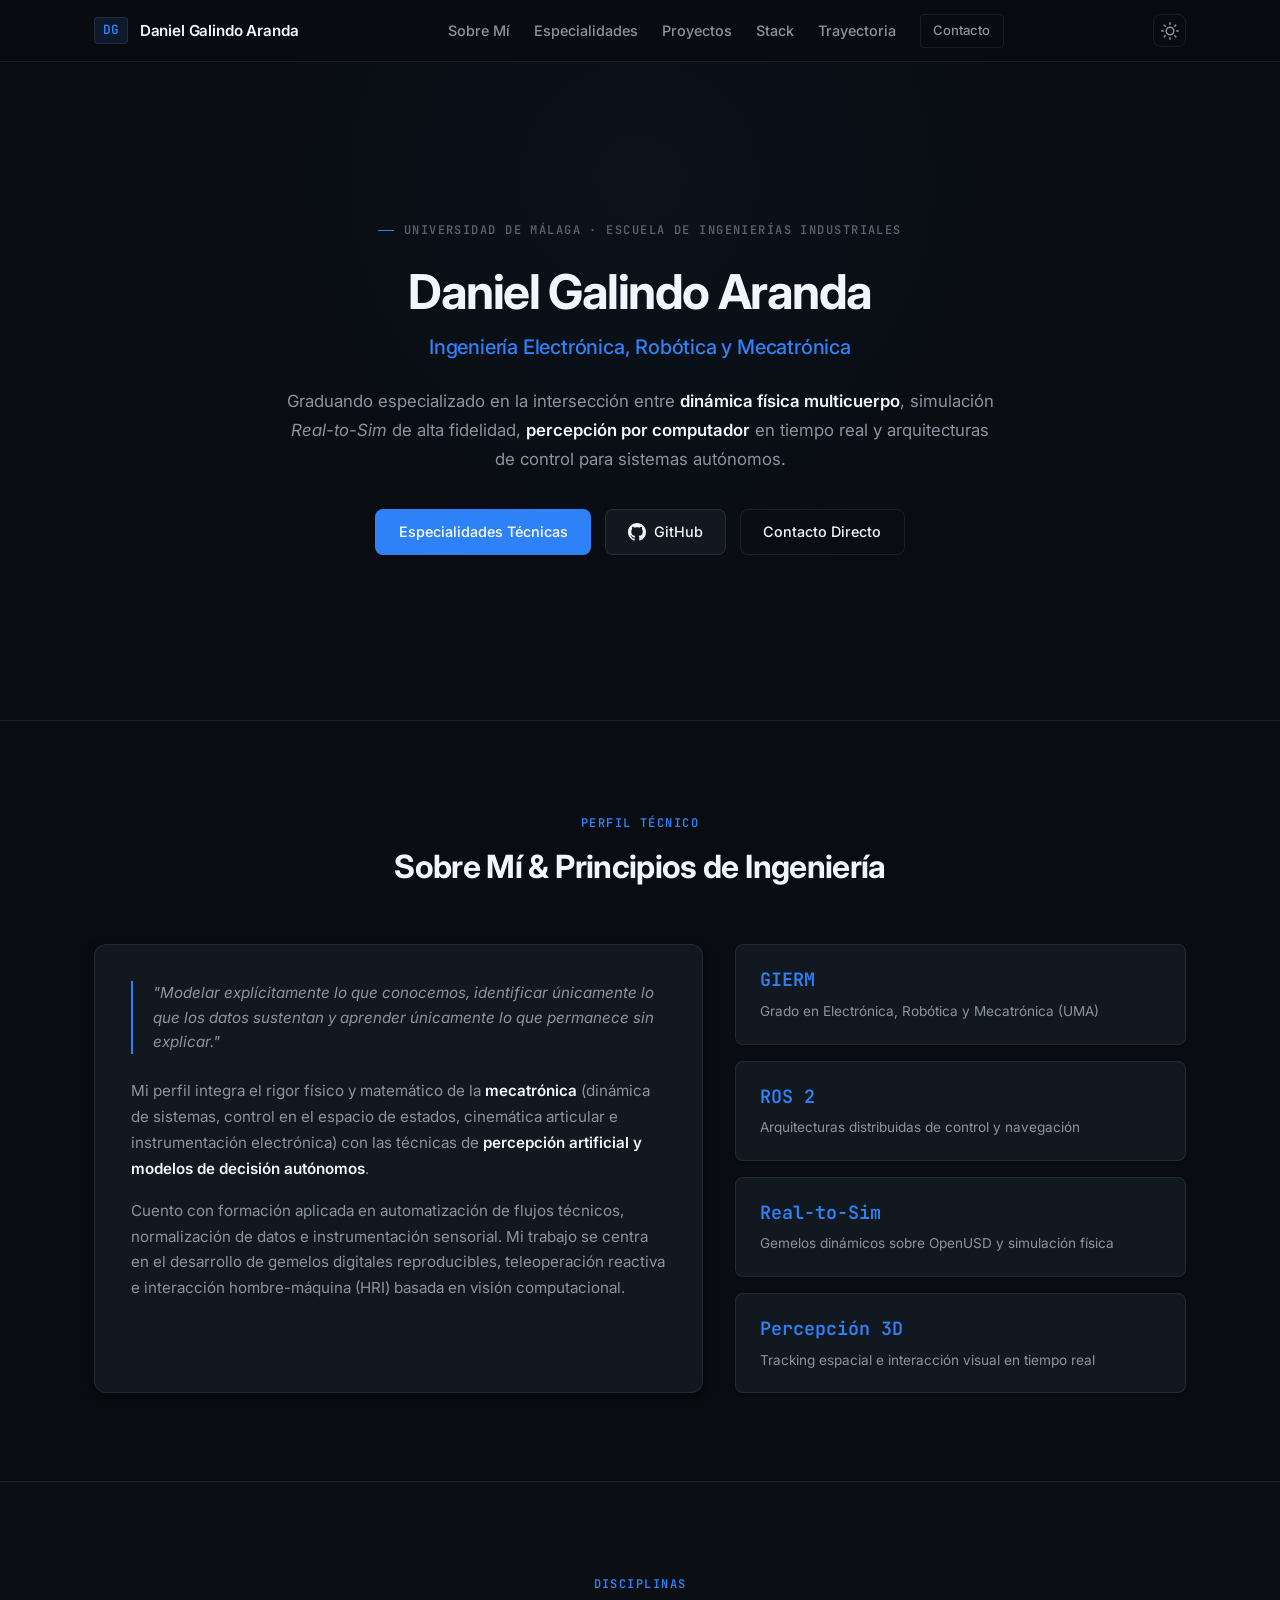
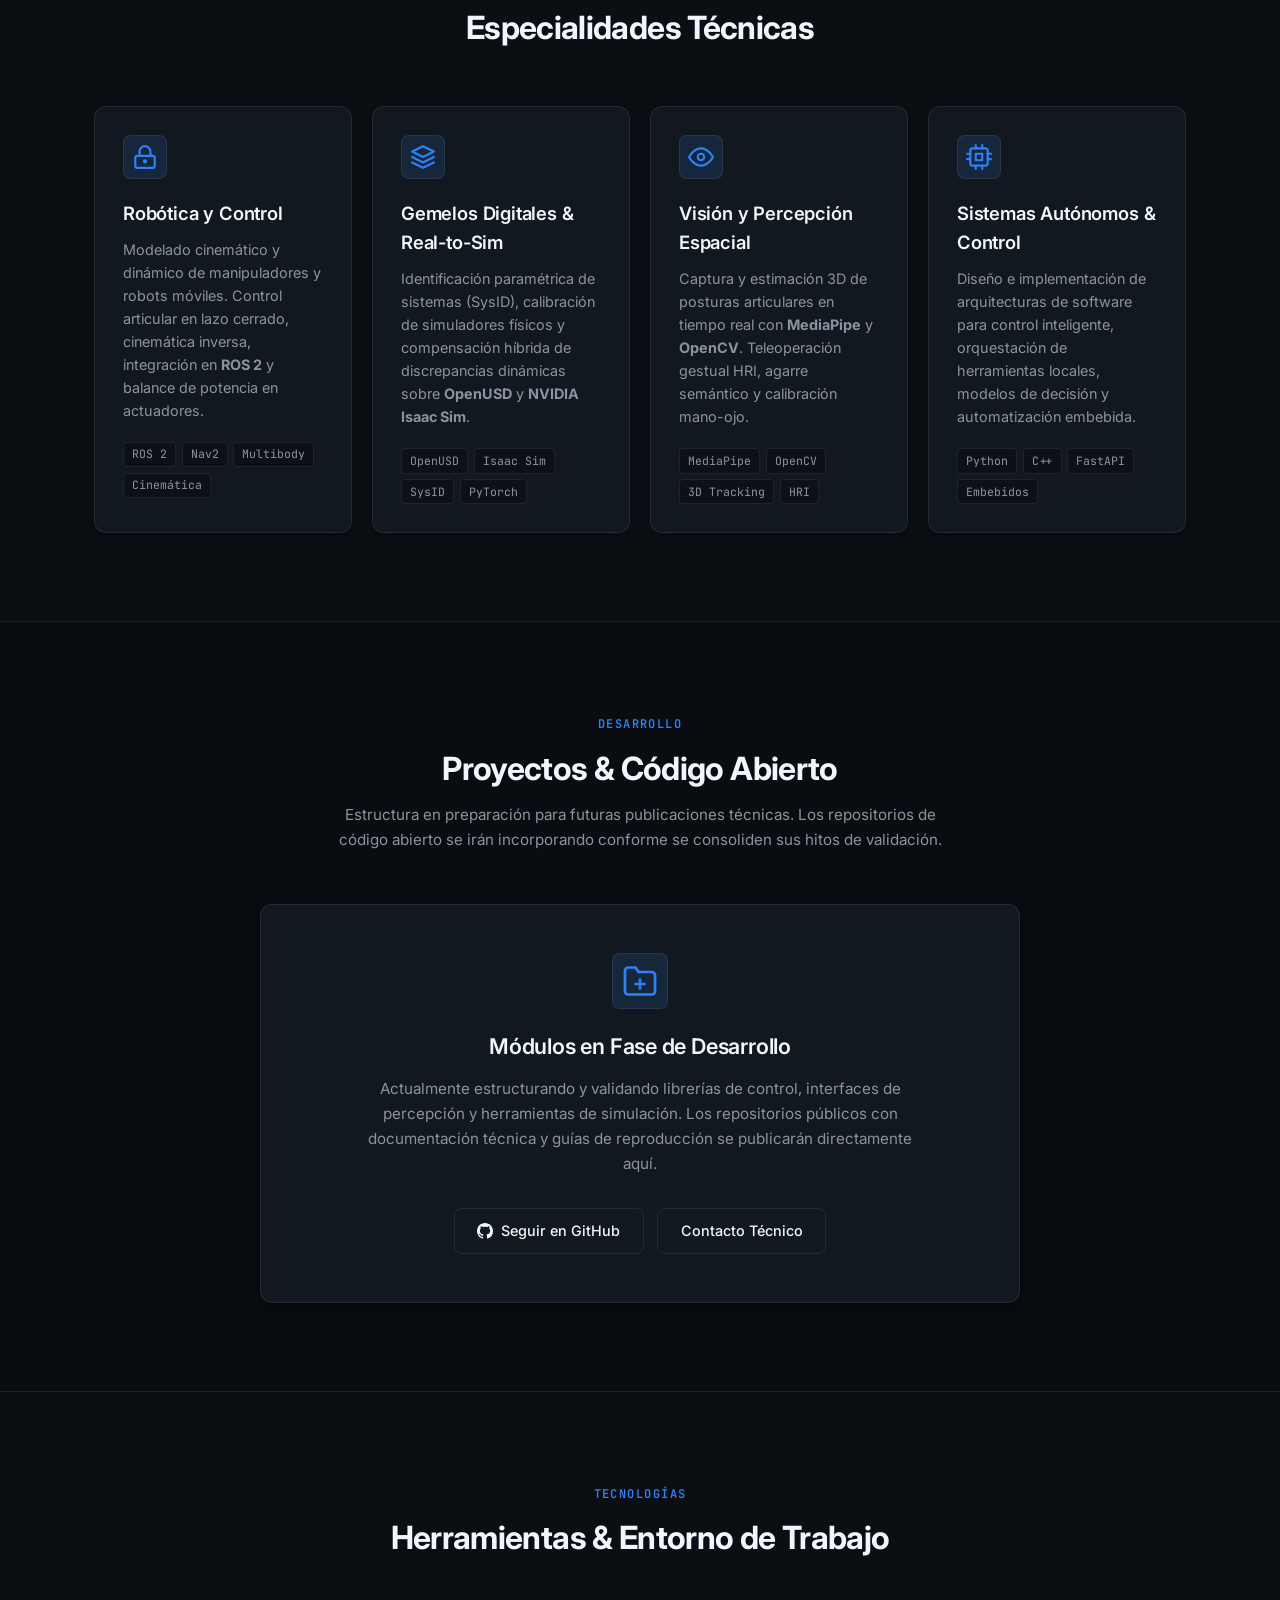
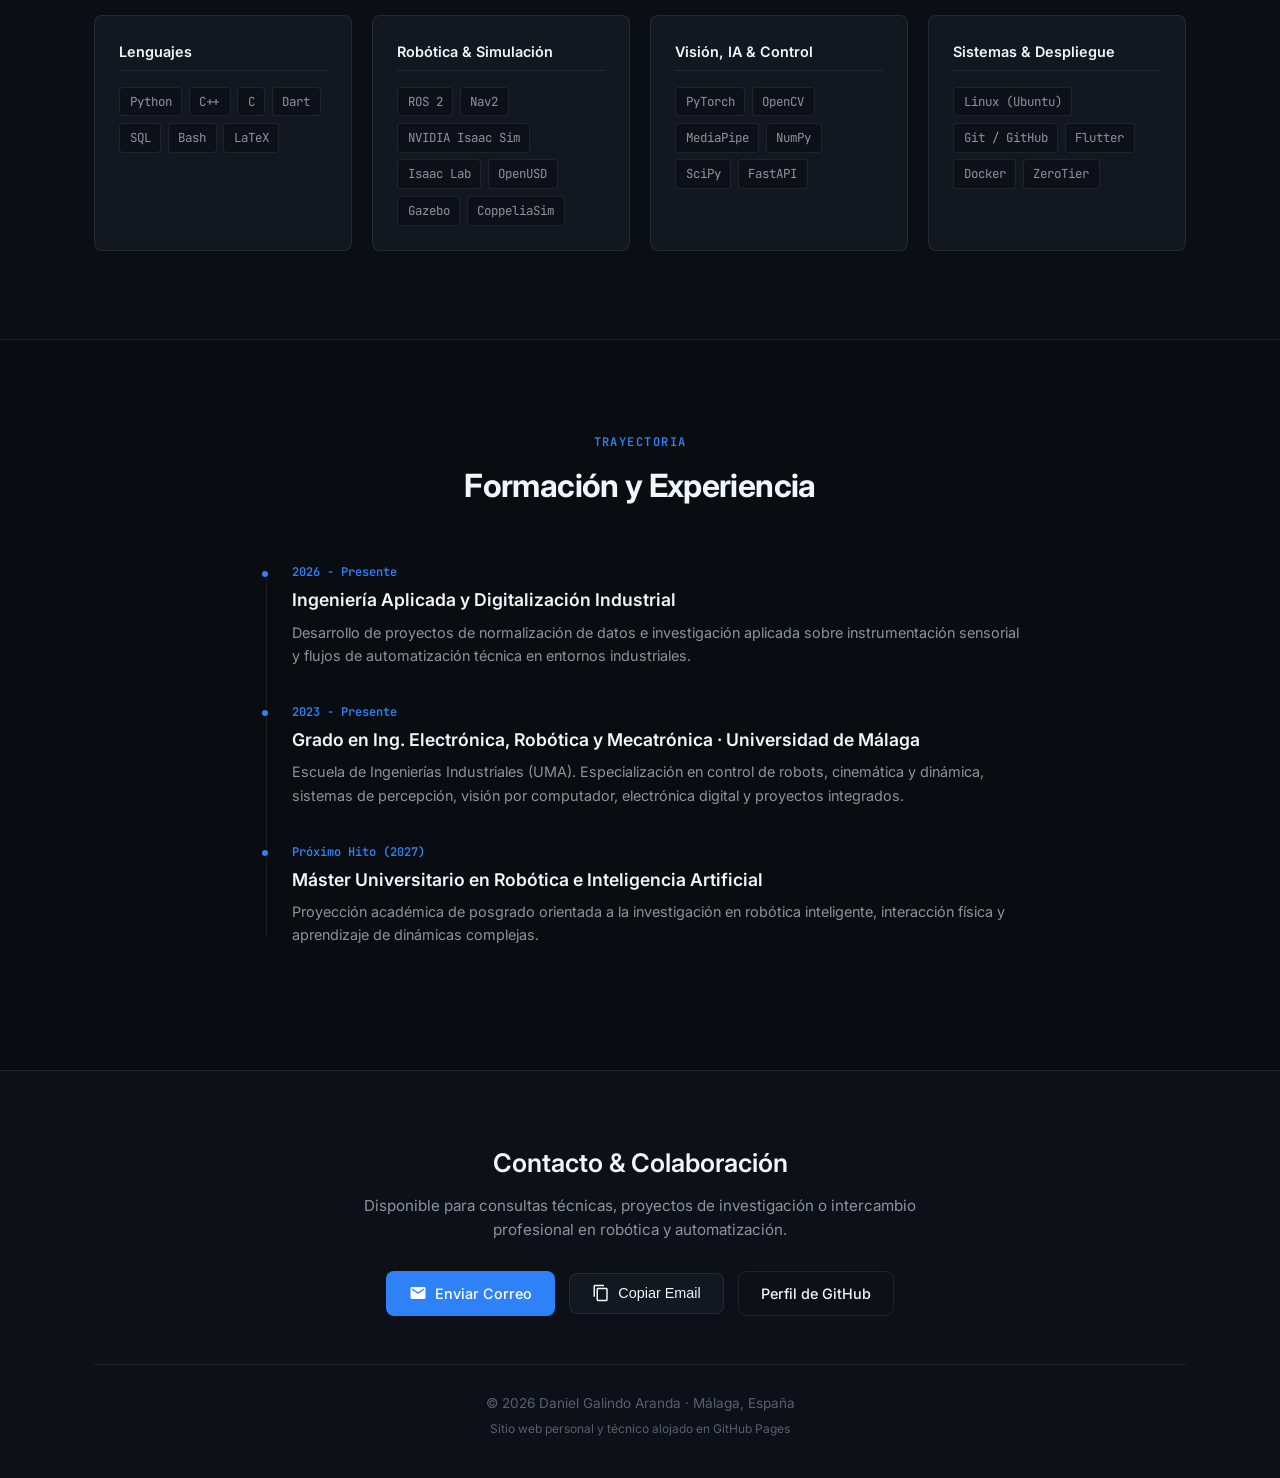
==== index.html @ 64644a9b "refactor: diseno sobrio e institucional, eliminando elementos informales e integrando iconos tecnico" ====
<!DOCTYPE html>
<html lang="es" data-theme="dark">
<head>
  <meta charset="UTF-8">
  <meta name="viewport" content="width=device-width, initial-scale=1.0">
  <title>Daniel Galindo Aranda | Ingeniería Robótica, Mecatrónica e IA</title>
  <meta name="description" content="Portfolio profesional de Daniel Galindo Aranda. Ingeniería Electrónica, Robótica y Mecatrónica (Universidad de Málaga). Especializado en dinámica multicuerpo, Real-to-Sim, visión por computador y sistemas autónomos.">
  <meta name="author" content="Daniel Galindo Aranda">
  <link rel="preconnect" href="https://fonts.googleapis.com">
  <link rel="preconnect" href="https://fonts.gstatic.com" crossorigin>
  <link href="https://fonts.googleapis.com/css2?family=Inter:wght@300;400;500;600;700&family=JetBrains+Mono:wght@400;500;600&display=swap" rel="stylesheet">
  <link rel="stylesheet" href="style.css">
</head>
<body>

  <!-- Navigation -->
  <header class="navbar">
    <div class="nav-container">
      <a href="#hero" class="brand">
        <span class="brand-code">DG</span>
        <span class="brand-name">Daniel Galindo Aranda</span>
      </a>
      <nav class="nav-links">
        <a href="#about">Sobre Mí</a>
        <a href="#areas">Especialidades</a>
        <a href="#projects">Proyectos</a>
        <a href="#stack">Stack</a>
        <a href="#timeline">Trayectoria</a>
        <a href="#contact" class="btn btn-outline-sm">Contacto</a>
      </nav>
      <button id="theme-toggle" class="theme-toggle" aria-label="Cambiar tema">
        <svg id="theme-icon-sun" class="theme-svg" viewBox="0 0 24 24" width="18" height="18" fill="none" stroke="currentColor" stroke-width="2" stroke-linecap="round" stroke-linejoin="round">
          <circle cx="12" cy="12" r="5"></circle>
          <line x1="12" y1="1" x2="12" y2="3"></line>
          <line x1="12" y1="21" x2="12" y2="23"></line>
          <line x1="4.22" y1="4.22" x2="5.64" y2="5.64"></line>
          <line x1="18.36" y1="18.36" x2="19.78" y2="19.78"></line>
          <line x1="1" y1="12" x2="3" y2="12"></line>
          <line x1="21" y1="12" x2="23" y2="12"></line>
          <line x1="4.22" y1="19.78" x2="5.64" y2="18.36"></line>
          <line x1="18.36" y1="5.64" x2="19.78" y2="4.22"></line>
        </svg>
        <svg id="theme-icon-moon" class="theme-svg" viewBox="0 0 24 24" width="18" height="18" fill="none" stroke="currentColor" stroke-width="2" stroke-linecap="round" stroke-linejoin="round" style="display:none;">
          <path d="M21 12.79A9 9 0 1 1 11.21 3 7 7 0 0 0 21 12.79z"></path>
        </svg>
      </button>
    </div>
  </header>

  <!-- Hero Section -->
  <section id="hero" class="hero-section">
    <div class="hero-content">
      <div class="hero-kicker">
        <span class="kicker-line"></span>
        <span class="kicker-text">UNIVERSIDAD DE MÁLAGA · ESCUELA DE INGENIERÍAS INDUSTRIALES</span>
      </div>

      <h1 class="hero-title">
        Daniel Galindo Aranda
      </h1>

      <p class="hero-tagline">
        Ingeniería Electrónica, Robótica y Mecatrónica
      </p>

      <p class="hero-subtitle">
        Graduando especializado en la intersección entre <strong>dinámica física multicuerpo</strong>, 
        simulación <em>Real-to-Sim</em> de alta fidelidad, <strong>percepción por computador</strong> en tiempo real 
        y arquitecturas de control para sistemas autónomos.
      </p>

      <div class="hero-actions">
        <a href="#areas" class="btn btn-primary">Especialidades Técnicas</a>
        <a href="https://github.com/Galindo26" target="_blank" rel="noopener noreferrer" class="btn btn-secondary">
          <svg class="btn-icon" viewBox="0 0 24 24" width="18" height="18" fill="currentColor">
            <path d="M12 0C5.37 0 0 5.37 0 12c0 5.31 3.435 9.795 8.205 11.385.6.105.825-.255.825-.57 0-.285-.015-1.23-.015-2.235-3.015.555-3.795-.735-4.035-1.41-.135-.345-.72-1.41-1.23-1.695-.42-.225-1.02-.78-.015-.795.945-.015 1.62.87 1.845 1.23 1.08 1.815 2.805 1.305 3.495.99.105-.78.42-1.305.765-1.605-2.67-.3-5.46-1.335-5.46-5.925 0-1.305.465-2.385 1.23-3.225-.12-.3-.54-1.53.12-3.18 0 0 1.005-.315 3.3 1.23.96-.27 1.98-.405 3-.405s2.04.135 3 .405c2.295-1.56 3.3-1.23 3.3-1.23.66 1.65.24 2.88.12 3.18.765.84 1.23 1.905 1.23 3.225 0 4.605-2.805 5.625-5.475 5.925.435.375.81 1.095.81 2.22 0 1.605-.015 2.895-.015 3.3 0 .315.225.69.825.57A12.02 12.02 0 0024 12c0-6.63-5.37-12-12-12z"/>
          </svg>
          GitHub
        </a>
        <a href="#contact" class="btn btn-outline">Contacto Directo</a>
      </div>
    </div>
  </section>

  <!-- About Section -->
  <section id="about" class="section">
    <div class="container">
      <div class="section-header">
        <span class="section-tag">Perfil Técnico</span>
        <h2 class="section-title">Sobre Mí & Principios de Ingeniería</h2>
      </div>
      <div class="about-grid">
        <div class="about-card">
          <div class="quote-box">
            <p class="quote-text">
              "Modelar explícitamente lo que conocemos, identificar únicamente lo que los datos sustentan y aprender únicamente lo que permanece sin explicar."
            </p>
          </div>
          <p class="about-description">
            Mi perfil integra el rigor físico y matemático de la <strong>mecatrónica</strong> 
            (dinámica de sistemas, control en el espacio de estados, cinemática articular e instrumentación electrónica) 
            con las técnicas de <strong>percepción artificial y modelos de decisión autónomos</strong>.
          </p>
          <p class="about-description">
            Cuento con formación aplicada en automatización de flujos técnicos, normalización de datos e 
            instrumentación sensorial. Mi trabajo se centra en el desarrollo de gemelos digitales reproducibles, 
            teleoperación reactiva e interacción hombre-máquina (HRI) basada en visión computacional.
          </p>
        </div>
        <div class="stats-card">
          <div class="stat-item">
            <span class="stat-number">GIERM</span>
            <span class="stat-label">Grado en Electrónica, Robótica y Mecatrónica (UMA)</span>
          </div>
          <div class="stat-item">
            <span class="stat-number">ROS 2</span>
            <span class="stat-label">Arquitecturas distribuidas de control y navegación</span>
          </div>
          <div class="stat-item">
            <span class="stat-number">Real-to-Sim</span>
            <span class="stat-label">Gemelos dinámicos sobre OpenUSD y simulación física</span>
          </div>
          <div class="stat-item">
            <span class="stat-number">Percepción 3D</span>
            <span class="stat-label">Tracking espacial e interacción visual en tiempo real</span>
          </div>
        </div>
      </div>
    </div>
  </section>

  <!-- Core Areas Section -->
  <section id="areas" class="section bg-alt">
    <div class="container">
      <div class="section-header">
        <span class="section-tag">Disciplinas</span>
        <h2 class="section-title">Especialidades Técnicas</h2>
      </div>
      <div class="grid-4">
        <!-- Area 1 -->
        <div class="card area-card">
          <div class="card-icon-box">
            <svg viewBox="0 0 24 24" width="26" height="26" fill="none" stroke="currentColor" stroke-width="2" stroke-linecap="round" stroke-linejoin="round">
              <rect x="3" y="11" width="18" height="11" rx="2" ry="2"></rect>
              <path d="M7 11V7a5 5 0 0 1 10 0v4"></path>
              <circle cx="12" cy="16" r="1"></circle>
            </svg>
          </div>
          <h3 class="card-title">Robótica y Control</h3>
          <p class="card-text">
            Modelado cinemático y dinámico de manipuladores y robots móviles. Control articular en lazo cerrado, 
            cinemática inversa, integración en <strong>ROS 2</strong> y balance de potencia en actuadores.
          </p>
          <div class="tags">
            <span class="tag">ROS 2</span>
            <span class="tag">Nav2</span>
            <span class="tag">Multibody</span>
            <span class="tag">Cinemática</span>
          </div>
        </div>

        <!-- Area 2 -->
        <div class="card area-card">
          <div class="card-icon-box">
            <svg viewBox="0 0 24 24" width="26" height="26" fill="none" stroke="currentColor" stroke-width="2" stroke-linecap="round" stroke-linejoin="round">
              <polygon points="12 2 2 7 12 12 22 7 12 2"></polygon>
              <polyline points="2 17 12 22 22 17"></polyline>
              <polyline points="2 12 12 17 22 12"></polyline>
            </svg>
          </div>
          <h3 class="card-title">Gemelos Digitales & Real-to-Sim</h3>
          <p class="card-text">
            Identificación paramétrica de sistemas (SysID), calibración de simuladores físicos y compensación 
            híbrida de discrepancias dinámicas sobre <strong>OpenUSD</strong> y <strong>NVIDIA Isaac Sim</strong>.
          </p>
          <div class="tags">
            <span class="tag">OpenUSD</span>
            <span class="tag">Isaac Sim</span>
            <span class="tag">SysID</span>
            <span class="tag">PyTorch</span>
          </div>
        </div>

        <!-- Area 3 -->
        <div class="card area-card">
          <div class="card-icon-box">
            <svg viewBox="0 0 24 24" width="26" height="26" fill="none" stroke="currentColor" stroke-width="2" stroke-linecap="round" stroke-linejoin="round">
              <path d="M1 12s4-8 11-8 11 8 11 8-4 8-11 8-11-8-11-8z"></path>
              <circle cx="12" cy="12" r="3"></circle>
            </svg>
          </div>
          <h3 class="card-title">Visión y Percepción Espacial</h3>
          <p class="card-text">
            Captura y estimación 3D de posturas articulares en tiempo real con <strong>MediaPipe</strong> y 
            <strong>OpenCV</strong>. Teleoperación gestual HRI, agarre semántico y calibración mano-ojo.
          </p>
          <div class="tags">
            <span class="tag">MediaPipe</span>
            <span class="tag">OpenCV</span>
            <span class="tag">3D Tracking</span>
            <span class="tag">HRI</span>
          </div>
        </div>

        <!-- Area 4 -->
        <div class="card area-card">
          <div class="card-icon-box">
            <svg viewBox="0 0 24 24" width="26" height="26" fill="none" stroke="currentColor" stroke-width="2" stroke-linecap="round" stroke-linejoin="round">
              <rect x="4" y="4" width="16" height="16" rx="2" ry="2"></rect>
              <rect x="9" y="9" width="6" height="6"></rect>
              <line x1="9" y1="1" x2="9" y2="4"></line>
              <line x1="15" y1="1" x2="15" y2="4"></line>
              <line x1="9" y1="20" x2="9" y2="23"></line>
              <line x1="15" y1="20" x2="15" y2="23"></line>
              <line x1="20" y1="9" x2="23" y2="9"></line>
              <line x1="20" y1="14" x2="23" y2="14"></line>
              <line x1="1" y1="9" x2="4" y2="9"></line>
              <line x1="1" y1="14" x2="4" y2="14"></line>
            </svg>
          </div>
          <h3 class="card-title">Sistemas Autónomos & Control</h3>
          <p class="card-text">
            Diseño e implementación de arquitecturas de software para control inteligente, 
            orquestación de herramientas locales, modelos de decisión y automatización embebida.
          </p>
          <div class="tags">
            <span class="tag">Python</span>
            <span class="tag">C++</span>
            <span class="tag">FastAPI</span>
            <span class="tag">Embebidos</span>
          </div>
        </div>
      </div>
    </div>
  </section>

  <!-- Projects Section -->
  <section id="projects" class="section">
    <div class="container">
      <div class="section-header">
        <span class="section-tag">Desarrollo</span>
        <h2 class="section-title">Proyectos & Código Abierto</h2>
        <p class="section-subtitle">
          Estructura en preparación para futuras publicaciones técnicas. Los repositorios de código abierto 
          se irán incorporando conforme se consoliden sus hitos de validación.
        </p>
      </div>

      <div class="placeholder-container">
        <div class="placeholder-card">
          <div class="placeholder-icon-box">
            <svg viewBox="0 0 24 24" width="36" height="36" fill="none" stroke="currentColor" stroke-width="1.8" stroke-linecap="round" stroke-linejoin="round">
              <path d="M22 19a2 2 0 0 1-2 2H4a2 2 0 0 1-2-2V5a2 2 0 0 1 2-2h5l2 3h9a2 2 0 0 1 2 2z"></path>
              <line x1="12" y1="11" x2="12" y2="17"></line>
              <line x1="9" y1="14" x2="15" y2="14"></line>
            </svg>
          </div>
          <h3 class="placeholder-title">Módulos en Fase de Desarrollo</h3>
          <p class="placeholder-text">
            Actualmente estructurando y validando librerías de control, interfaces de percepción y herramientas de 
            simulación. Los repositorios públicos con documentación técnica y guías de reproducción se publicarán directamente aquí.
          </p>
          <div class="placeholder-actions">
            <a href="https://github.com/Galindo26" target="_blank" rel="noopener noreferrer" class="btn btn-secondary">
              <svg class="btn-icon" viewBox="0 0 24 24" width="16" height="16" fill="currentColor">
                <path d="M12 0C5.37 0 0 5.37 0 12c0 5.31 3.435 9.795 8.205 11.385.6.105.825-.255.825-.57 0-.285-.015-1.23-.015-2.235-3.015.555-3.795-.735-4.035-1.41-.135-.345-.72-1.41-1.23-1.695-.42-.225-1.02-.78-.015-.795.945-.015 1.62.87 1.845 1.23 1.08 1.815 2.805 1.305 3.495.99.105-.78.42-1.305.765-1.605-2.67-.3-5.46-1.335-5.46-5.925 0-1.305.465-2.385 1.23-3.225-.12-.3-.54-1.53.12-3.18 0 0 1.005-.315 3.3 1.23.96-.27 1.98-.405 3-.405s2.04.135 3 .405c2.295-1.56 3.3-1.23 3.3-1.23.66 1.65.24 2.88.12 3.18.765.84 1.23 1.905 1.23 3.225 0 4.605-2.805 5.625-5.475 5.925.435.375.81 1.095.81 2.22 0 1.605-.015 2.895-.015 3.3 0 .315.225.69.825.57A12.02 12.02 0 0024 12c0-6.63-5.37-12-12-12z"/>
              </svg>
              Seguir en GitHub
            </a>
            <a href="#contact" class="btn btn-outline">
              Contacto Técnico
            </a>
          </div>
        </div>
      </div>
    </div>
  </section>

  <!-- Tech Stack Section -->
  <section id="stack" class="section bg-alt">
    <div class="container">
      <div class="section-header">
        <span class="section-tag">Tecnologías</span>
        <h2 class="section-title">Herramientas & Entorno de Trabajo</h2>
      </div>
      <div class="stack-container">
        <div class="stack-group">
          <h4 class="stack-group-title">Lenguajes</h4>
          <div class="stack-pills">
            <span class="pill">Python</span>
            <span class="pill">C++</span>
            <span class="pill">C</span>
            <span class="pill">Dart</span>
            <span class="pill">SQL</span>
            <span class="pill">Bash</span>
            <span class="pill">LaTeX</span>
          </div>
        </div>

        <div class="stack-group">
          <h4 class="stack-group-title">Robótica & Simulación</h4>
          <div class="stack-pills">
            <span class="pill">ROS 2</span>
            <span class="pill">Nav2</span>
            <span class="pill">NVIDIA Isaac Sim</span>
            <span class="pill">Isaac Lab</span>
            <span class="pill">OpenUSD</span>
            <span class="pill">Gazebo</span>
            <span class="pill">CoppeliaSim</span>
          </div>
        </div>

        <div class="stack-group">
          <h4 class="stack-group-title">Visión, IA & Control</h4>
          <div class="stack-pills">
            <span class="pill">PyTorch</span>
            <span class="pill">OpenCV</span>
            <span class="pill">MediaPipe</span>
            <span class="pill">NumPy</span>
            <span class="pill">SciPy</span>
            <span class="pill">FastAPI</span>
          </div>
        </div>

        <div class="stack-group">
          <h4 class="stack-group-title">Sistemas & Despliegue</h4>
          <div class="stack-pills">
            <span class="pill">Linux (Ubuntu)</span>
            <span class="pill">Git / GitHub</span>
            <span class="pill">Flutter</span>
            <span class="pill">Docker</span>
            <span class="pill">ZeroTier</span>
          </div>
        </div>
      </div>
    </div>
  </section>

  <!-- Timeline Section -->
  <section id="timeline" class="section">
    <div class="container">
      <div class="section-header">
        <span class="section-tag">Trayectoria</span>
        <h2 class="section-title">Formación y Experiencia</h2>
      </div>
      <div class="timeline">
        <div class="timeline-item">
          <div class="timeline-dot"></div>
          <div class="timeline-content">
            <span class="timeline-date">2026 - Presente</span>
            <h3 class="timeline-title">Ingeniería Aplicada y Digitalización Industrial</h3>
            <p class="timeline-desc">
              Desarrollo de proyectos de normalización de datos e investigación aplicada sobre instrumentación 
              sensorial y flujos de automatización técnica en entornos industriales.
            </p>
          </div>
        </div>

        <div class="timeline-item">
          <div class="timeline-dot"></div>
          <div class="timeline-content">
            <span class="timeline-date">2023 - Presente</span>
            <h3 class="timeline-title">Grado en Ing. Electrónica, Robótica y Mecatrónica · Universidad de Málaga</h3>
            <p class="timeline-desc">
              Escuela de Ingenierías Industriales (UMA). Especialización en control de robots, cinemática y dinámica, 
              sistemas de percepción, visión por computador, electrónica digital y proyectos integrados.
            </p>
          </div>
        </div>

        <div class="timeline-item">
          <div class="timeline-dot"></div>
          <div class="timeline-content">
            <span class="timeline-date">Próximo Hito (2027)</span>
            <h3 class="timeline-title">Máster Universitario en Robótica e Inteligencia Artificial</h3>
            <p class="timeline-desc">
              Proyección académica de posgrado orientada a la investigación en robótica inteligente, interacción física 
              y aprendizaje de dinámicas complejas.
            </p>
          </div>
        </div>
      </div>
    </div>
  </section>

  <!-- Contact / Footer -->
  <footer id="contact" class="footer">
    <div class="container footer-content">
      <div class="footer-cta">
        <h2 class="footer-title">Contacto & Colaboración</h2>
        <p class="footer-subtitle">
          Disponible para consultas técnicas, proyectos de investigación o intercambio profesional en robótica y automatización.
        </p>
        <div class="footer-buttons">
          <a href="mailto:galindoaranda26@gmail.com" class="btn btn-primary">
            <svg class="btn-icon" viewBox="0 0 24 24" width="18" height="18" fill="currentColor">
              <path d="M20 4H4c-1.1 0-1.99.9-1.99 2L2 18c0 1.1.9 2 2 2h16c1.1 0 2-.9 2-2V6c0-1.1-.9-2-2-2zm0 4l-8 5-8-5V6l8 5 8-5v2z"/>
            </svg>
            Enviar Correo
          </a>
          <button id="copy-email-btn" class="btn btn-secondary" data-email="galindoaranda26@gmail.com" type="button">
            <svg class="btn-icon" viewBox="0 0 24 24" width="18" height="18" fill="currentColor">
              <path d="M16 1H4c-1.1 0-2 .9-2 2v14h2V3h12V1zm3 4H8c-1.1 0-2 .9-2 2v14c0 1.1.9 2 2 2h11c1.1 0 2-.9 2-2V7c0-1.1-.9-2-2-2zm0 16H8V7h11v14z"/>
            </svg>
            <span id="copy-text">Copiar Email</span>
          </button>
          <a href="https://github.com/Galindo26" target="_blank" rel="noopener noreferrer" class="btn btn-outline">
            Perfil de GitHub
          </a>
        </div>
      </div>
      <div class="footer-bottom">
        <p>© 2026 Daniel Galindo Aranda · Málaga, España</p>
        <p class="footer-subtext">Sitio web personal y técnico alojado en GitHub Pages</p>
      </div>
    </div>
  </footer>

  <script src="script.js"></script>
</body>
</html>
---- style.css ----
/* ==========================================================================
   Daniel Galindo Aranda — Portfolio & Technical Profile
   Institutional, Minimalist & Engineering Design System
   ========================================================================== */

:root {
  --font-sans: 'Inter', -apple-system, BlinkMacSystemFont, "Segoe UI", Roboto, sans-serif;
  --font-mono: 'JetBrains Mono', monospace;

  /* Theme: Dark (Default) — Deep Slate & Obsidian */
  --bg-primary: #090c10;
  --bg-secondary: #0d1117;
  --bg-alt: #0b0f14;
  --bg-card: #121820;
  --bg-card-hover: #161e28;
  --border-color: rgba(255, 255, 255, 0.08);
  --border-color-hover: rgba(255, 255, 255, 0.16);

  --text-primary: #f0f6fc;
  --text-secondary: #8b949e;
  --text-muted: #586069;

  --accent-primary: #2f81f7;
  --accent-hover: #1f6feb;
  --accent-soft: rgba(56, 139, 253, 0.12);
  --accent-secondary: #3fb950;

  --radius-sm: 4px;
  --radius-md: 8px;
  --radius-lg: 12px;
  --radius-full: 9999px;

  --transition-fast: 0.15s ease;
  --transition-normal: 0.25s cubic-bezier(0.16, 1, 0.3, 1);

  --shadow-subtle: 0 1px 3px rgba(0, 0, 0, 0.2);
  --shadow-card: 0 4px 12px rgba(0, 0, 0, 0.35);
  --shadow-hover: 0 8px 24px rgba(0, 0, 0, 0.45);
}

[data-theme="light"] {
  --bg-primary: #f6f8fa;
  --bg-secondary: #ffffff;
  --bg-alt: #f0f2f5;
  --bg-card: #ffffff;
  --bg-card-hover: #fcfdfd;
  --border-color: #d0d7de;
  --border-color-hover: #afb8c1;

  --text-primary: #1f2328;
  --text-secondary: #656d76;
  --text-muted: #8c959f;

  --accent-primary: #0969da;
  --accent-hover: #0860ca;
  --accent-soft: rgba(9, 105, 218, 0.08);
  --accent-secondary: #1a7f37;

  --shadow-subtle: 0 1px 2px rgba(0, 0, 0, 0.05);
  --shadow-card: 0 2px 8px rgba(0, 0, 0, 0.06);
  --shadow-hover: 0 6px 16px rgba(0, 0, 0, 0.1);
}

/* Base Resets */
*, *::before, *::after {
  box-sizing: border-box;
  margin: 0;
  padding: 0;
}

html {
  scroll-behavior: smooth;
  font-size: 16px;
}

body {
  font-family: var(--font-sans);
  background-color: var(--bg-primary);
  color: var(--text-primary);
  line-height: 1.6;
  -webkit-font-smoothing: antialiased;
  -moz-osx-font-smoothing: grayscale;
  overflow-x: hidden;
  transition: background-color var(--transition-normal), color var(--transition-normal);
}

a {
  color: inherit;
  text-decoration: none;
}

.container {
  max-width: 1140px;
  margin: 0 auto;
  padding: 0 1.5rem;
}

/* ==========================================================================
   Header & Navigation
   ========================================================================== */
.navbar {
  position: fixed;
  top: 0;
  left: 0;
  right: 0;
  z-index: 1000;
  background: rgba(9, 12, 16, 0.88);
  backdrop-filter: blur(12px);
  -webkit-backdrop-filter: blur(12px);
  border-bottom: 1px solid var(--border-color);
  transition: all var(--transition-normal);
}

[data-theme="light"] .navbar {
  background: rgba(246, 248, 250, 0.88);
}

.nav-container {
  max-width: 1140px;
  margin: 0 auto;
  padding: 0.85rem 1.5rem;
  display: flex;
  align-items: center;
  justify-content: space-between;
}

.brand {
  display: flex;
  align-items: center;
  gap: 0.75rem;
  font-weight: 600;
  font-size: 0.95rem;
  letter-spacing: -0.01em;
}

.brand-code {
  background: var(--accent-soft);
  color: var(--accent-primary);
  border: 1px solid var(--border-color);
  padding: 0.15rem 0.5rem;
  border-radius: var(--radius-sm);
  font-size: 0.8rem;
  font-family: var(--font-mono);
  font-weight: 600;
}

.brand-name {
  color: var(--text-primary);
}

.nav-links {
  display: flex;
  align-items: center;
  gap: 1.5rem;
  font-size: 0.9rem;
  font-weight: 500;
  color: var(--text-secondary);
}

.nav-links a {
  transition: color var(--transition-fast);
}

.nav-links a:hover {
  color: var(--text-primary);
}

.theme-toggle {
  background: transparent;
  border: 1px solid var(--border-color);
  color: var(--text-secondary);
  padding: 0.4rem;
  border-radius: var(--radius-md);
  cursor: pointer;
  display: flex;
  align-items: center;
  justify-content: center;
  transition: all var(--transition-fast);
}

.theme-toggle:hover {
  background: var(--bg-secondary);
  color: var(--text-primary);
  border-color: var(--border-color-hover);
}

/* ==========================================================================
   Hero Section
   ========================================================================== */
.hero-section {
  min-height: 80vh;
  display: flex;
  align-items: center;
  justify-content: center;
  text-align: center;
  padding: 7.5rem 1.5rem 4.5rem;
  background: radial-gradient(circle at 50% 25%, rgba(47, 129, 247, 0.05), transparent 60%);
}

.hero-content {
  max-width: 820px;
  margin: 0 auto;
}

.hero-kicker {
  display: inline-flex;
  align-items: center;
  gap: 0.6rem;
  font-family: var(--font-mono);
  font-size: 0.75rem;
  font-weight: 600;
  letter-spacing: 0.12em;
  color: var(--text-muted);
  margin-bottom: 1.5rem;
}

.kicker-line {
  display: inline-block;
  width: 16px;
  height: 1px;
  background-color: var(--accent-primary);
}

.hero-title {
  font-size: 3rem;
  font-weight: 700;
  line-height: 1.15;
  letter-spacing: -0.03em;
  margin-bottom: 0.75rem;
  color: var(--text-primary);
}

.hero-tagline {
  font-size: 1.25rem;
  font-weight: 500;
  color: var(--accent-primary);
  margin-bottom: 1.5rem;
  letter-spacing: -0.01em;
}

.hero-subtitle {
  font-size: 1.05rem;
  color: var(--text-secondary);
  line-height: 1.7;
  margin-bottom: 2.25rem;
  max-width: 720px;
  margin-left: auto;
  margin-right: auto;
}

.hero-subtitle strong {
  color: var(--text-primary);
  font-weight: 600;
}

.hero-actions {
  display: flex;
  align-items: center;
  justify-content: center;
  gap: 0.85rem;
  flex-wrap: wrap;
}

/* ==========================================================================
   Buttons
   ========================================================================== */
.btn {
  display: inline-flex;
  align-items: center;
  justify-content: center;
  gap: 0.5rem;
  padding: 0.65rem 1.4rem;
  border-radius: var(--radius-md);
  font-size: 0.9rem;
  font-weight: 500;
  transition: all var(--transition-normal);
  cursor: pointer;
  border: 1px solid transparent;
}

.btn-icon {
  flex-shrink: 0;
}

.btn-primary {
  background: var(--accent-primary);
  color: #ffffff;
}

.btn-primary:hover {
  background: var(--accent-hover);
  transform: translateY(-1px);
}

.btn-secondary {
  background: var(--bg-card);
  color: var(--text-primary);
  border-color: var(--border-color);
}

.btn-secondary:hover {
  background: var(--bg-card-hover);
  border-color: var(--border-color-hover);
  transform: translateY(-1px);
}

.btn-outline {
  background: transparent;
  color: var(--text-primary);
  border-color: var(--border-color);
}

.btn-outline:hover {
  background: rgba(255, 255, 255, 0.04);
  border-color: var(--border-color-hover);
}

.btn-outline-sm {
  padding: 0.35rem 0.8rem;
  font-size: 0.82rem;
  border: 1px solid var(--border-color);
  border-radius: var(--radius-sm);
}

.btn-outline-sm:hover {
  background: var(--accent-primary);
  color: #ffffff;
  border-color: var(--accent-primary);
}

/* ==========================================================================
   Section Components
   ========================================================================== */
.section {
  padding: 5.5rem 0;
  border-top: 1px solid var(--border-color);
}

.bg-alt {
  background-color: var(--bg-alt);
}

.section-header {
  text-align: center;
  margin-bottom: 3.25rem;
}

.section-tag {
  display: inline-block;
  font-family: var(--font-mono);
  font-size: 0.75rem;
  font-weight: 600;
  text-transform: uppercase;
  letter-spacing: 0.12em;
  color: var(--accent-primary);
  margin-bottom: 0.5rem;
}

.section-title {
  font-size: 2rem;
  font-weight: 700;
  letter-spacing: -0.02em;
}

.section-subtitle {
  font-size: 0.95rem;
  color: var(--text-secondary);
  max-width: 620px;
  margin: 0.6rem auto 0;
}

/* ==========================================================================
   About Grid
   ========================================================================== */
.about-grid {
  display: grid;
  grid-template-columns: 1.35fr 1fr;
  gap: 2rem;
  align-items: stretch;
}

.about-card {
  background: var(--bg-card);
  border: 1px solid var(--border-color);
  padding: 2.25rem;
  border-radius: var(--radius-lg);
  box-shadow: var(--shadow-card);
}

.quote-box {
  border-left: 2px solid var(--accent-primary);
  padding-left: 1.25rem;
  margin-bottom: 1.5rem;
}

.quote-text {
  font-style: italic;
  font-size: 0.95rem;
  color: var(--text-secondary);
  line-height: 1.6;
}

.about-description {
  color: var(--text-secondary);
  font-size: 0.95rem;
  margin-bottom: 1rem;
  line-height: 1.7;
}

.about-description strong {
  color: var(--text-primary);
  font-weight: 600;
}

.stats-card {
  display: flex;
  flex-direction: column;
  gap: 1rem;
}

.stat-item {
  background: var(--bg-card);
  border: 1px solid var(--border-color);
  padding: 1.25rem 1.5rem;
  border-radius: var(--radius-md);
  box-shadow: var(--shadow-subtle);
  transition: border-color var(--transition-fast);
}

.stat-item:hover {
  border-color: var(--border-color-hover);
}

.stat-number {
  display: block;
  font-family: var(--font-mono);
  font-size: 1.15rem;
  font-weight: 600;
  color: var(--accent-primary);
  margin-bottom: 0.2rem;
}

.stat-label {
  font-size: 0.85rem;
  color: var(--text-secondary);
}

/* ==========================================================================
   Grids & Cards
   ========================================================================== */
.grid-4 {
  display: grid;
  grid-template-columns: repeat(auto-fit, minmax(250px, 1fr));
  gap: 1.25rem;
}

.card {
  background: var(--bg-card);
  border: 1px solid var(--border-color);
  border-radius: var(--radius-lg);
  padding: 1.75rem;
  box-shadow: var(--shadow-card);
  transition: all var(--transition-normal);
}

.card:hover {
  background: var(--bg-card-hover);
  border-color: var(--border-color-hover);
  transform: translateY(-2px);
  box-shadow: var(--shadow-hover);
}

.card-icon-box {
  display: inline-flex;
  align-items: center;
  justify-content: center;
  width: 44px;
  height: 44px;
  border-radius: var(--radius-md);
  background: var(--accent-soft);
  color: var(--accent-primary);
  margin-bottom: 1.25rem;
  border: 1px solid var(--border-color);
}

.card-title {
  font-size: 1.15rem;
  font-weight: 600;
  margin-bottom: 0.6rem;
  letter-spacing: -0.01em;
}

.card-text {
  color: var(--text-secondary);
  font-size: 0.9rem;
  margin-bottom: 1.25rem;
  line-height: 1.6;
}

.tags {
  display: flex;
  flex-wrap: wrap;
  gap: 0.35rem;
}

.tag {
  background: var(--bg-secondary);
  border: 1px solid var(--border-color);
  color: var(--text-secondary);
  padding: 0.15rem 0.5rem;
  border-radius: var(--radius-sm);
  font-size: 0.72rem;
  font-family: var(--font-mono);
}

/* ==========================================================================
   Project Placeholder Section
   ========================================================================== */
.placeholder-container {
  max-width: 760px;
  margin: 0 auto;
}

.placeholder-card {
  background: var(--bg-card);
  border: 1px solid var(--border-color);
  border-radius: var(--radius-lg);
  padding: 3rem 2rem;
  text-align: center;
  box-shadow: var(--shadow-card);
  transition: all var(--transition-normal);
}

.placeholder-card:hover {
  border-color: var(--border-color-hover);
}

.placeholder-icon-box {
  display: inline-flex;
  align-items: center;
  justify-content: center;
  width: 56px;
  height: 56px;
  border-radius: var(--radius-md);
  background: var(--accent-soft);
  color: var(--accent-primary);
  margin-bottom: 1.25rem;
  border: 1px solid var(--border-color);
}

.placeholder-title {
  font-size: 1.35rem;
  font-weight: 600;
  margin-bottom: 0.75rem;
  letter-spacing: -0.01em;
}

.placeholder-text {
  color: var(--text-secondary);
  font-size: 0.95rem;
  line-height: 1.65;
  max-width: 580px;
  margin: 0 auto 2rem;
}

.placeholder-actions {
  display: flex;
  align-items: center;
  justify-content: center;
  gap: 0.85rem;
  flex-wrap: wrap;
}

/* ==========================================================================
   Stack Section
   ========================================================================== */
.stack-container {
  display: grid;
  grid-template-columns: repeat(auto-fit, minmax(230px, 1fr));
  gap: 1.25rem;
}

.stack-group {
  background: var(--bg-card);
  border: 1px solid var(--border-color);
  border-radius: var(--radius-md);
  padding: 1.5rem;
}

.stack-group-title {
  font-size: 0.9rem;
  font-weight: 600;
  margin-bottom: 1rem;
  color: var(--text-primary);
  border-bottom: 1px solid var(--border-color);
  padding-bottom: 0.4rem;
}

.stack-pills {
  display: flex;
  flex-wrap: wrap;
  gap: 0.4rem;
}

.pill {
  font-family: var(--font-mono);
  font-size: 0.78rem;
  padding: 0.25rem 0.6rem;
  background: var(--bg-secondary);
  border: 1px solid var(--border-color);
  border-radius: var(--radius-sm);
  color: var(--text-secondary);
}

/* ==========================================================================
   Timeline
   ========================================================================== */
.timeline {
  max-width: 760px;
  margin: 0 auto;
  position: relative;
  padding-left: 2rem;
}

.timeline::before {
  content: '';
  position: absolute;
  left: 0.35rem;
  top: 0.5rem;
  bottom: 0.5rem;
  width: 1px;
  background: var(--border-color);
}

.timeline-item {
  position: relative;
  margin-bottom: 2.25rem;
}

.timeline-dot {
  position: absolute;
  left: -2rem;
  top: 0.35rem;
  width: 10px;
  height: 10px;
  border-radius: 50%;
  background: var(--accent-primary);
  border: 2px solid var(--bg-primary);
}

.timeline-date {
  font-family: var(--font-mono);
  font-size: 0.75rem;
  color: var(--accent-primary);
  font-weight: 600;
  display: block;
  margin-bottom: 0.25rem;
}

.timeline-title {
  font-size: 1.1rem;
  font-weight: 600;
  margin-bottom: 0.4rem;
}

.timeline-desc {
  color: var(--text-secondary);
  font-size: 0.9rem;
  line-height: 1.6;
}

/* ==========================================================================
   Footer
   ========================================================================== */
.footer {
  background: var(--bg-secondary);
  border-top: 1px solid var(--border-color);
  padding: 4.5rem 0 2.5rem;
}

.footer-content {
  text-align: center;
}

.footer-cta {
  max-width: 580px;
  margin: 0 auto 3rem;
}

.footer-title {
  font-size: 1.6rem;
  font-weight: 600;
  margin-bottom: 0.6rem;
}

.footer-subtitle {
  color: var(--text-secondary);
  font-size: 0.95rem;
  margin-bottom: 1.75rem;
}

.footer-buttons {
  display: flex;
  align-items: center;
  justify-content: center;
  gap: 0.85rem;
  flex-wrap: wrap;
}

.footer-bottom {
  border-top: 1px solid var(--border-color);
  padding-top: 1.75rem;
  font-size: 0.85rem;
  color: var(--text-muted);
}

.footer-subtext {
  font-size: 0.75rem;
  margin-top: 0.25rem;
}

/* ==========================================================================
   Responsive Breakpoints
   ========================================================================== */
@media (max-width: 900px) {
  .hero-title {
    font-size: 2.4rem;
  }
  
  .about-grid {
    grid-template-columns: 1fr;
  }
}

@media (max-width: 650px) {
  .nav-links {
    display: none;
  }

  .hero-title {
    font-size: 1.85rem;
  }

  .hero-tagline {
    font-size: 1.1rem;
  }

  .hero-subtitle {
    font-size: 0.95rem;
  }

  .section-title {
    font-size: 1.6rem;
  }

  .card {
    padding: 1.35rem;
  }
}
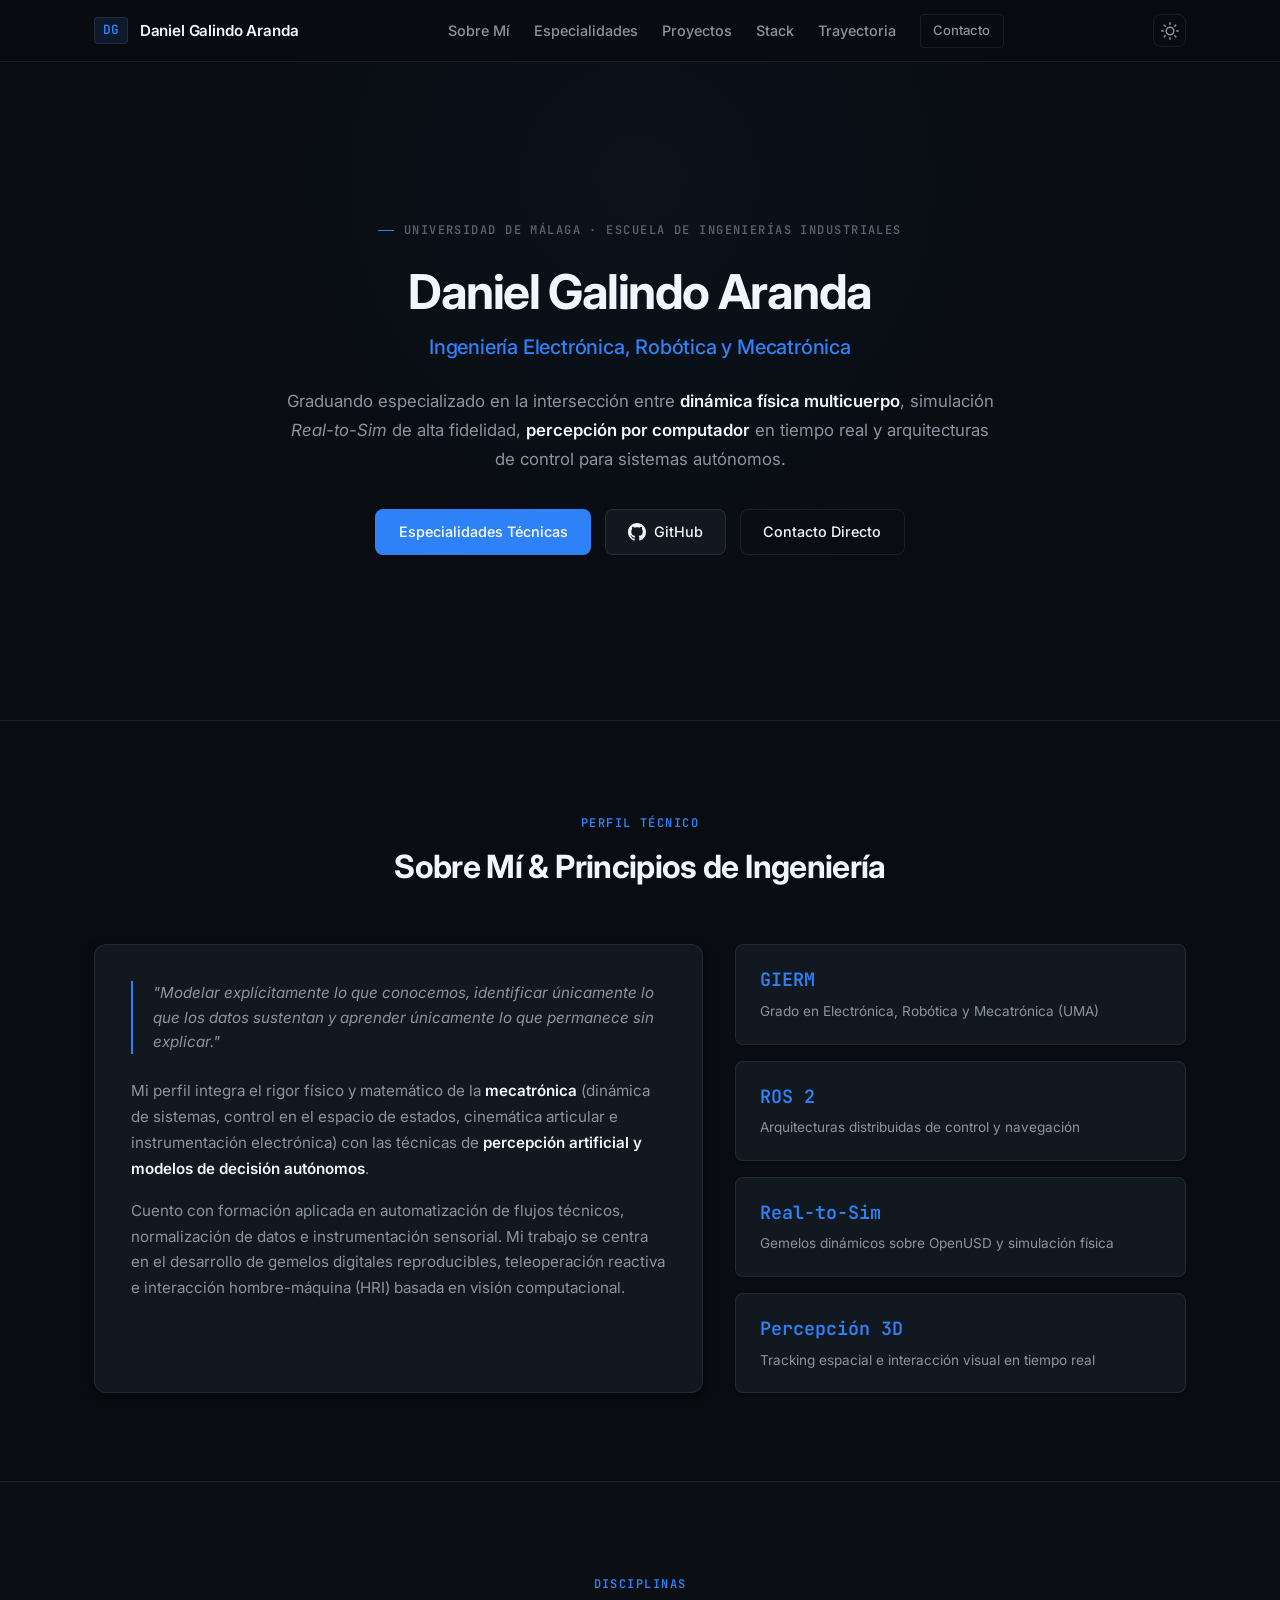
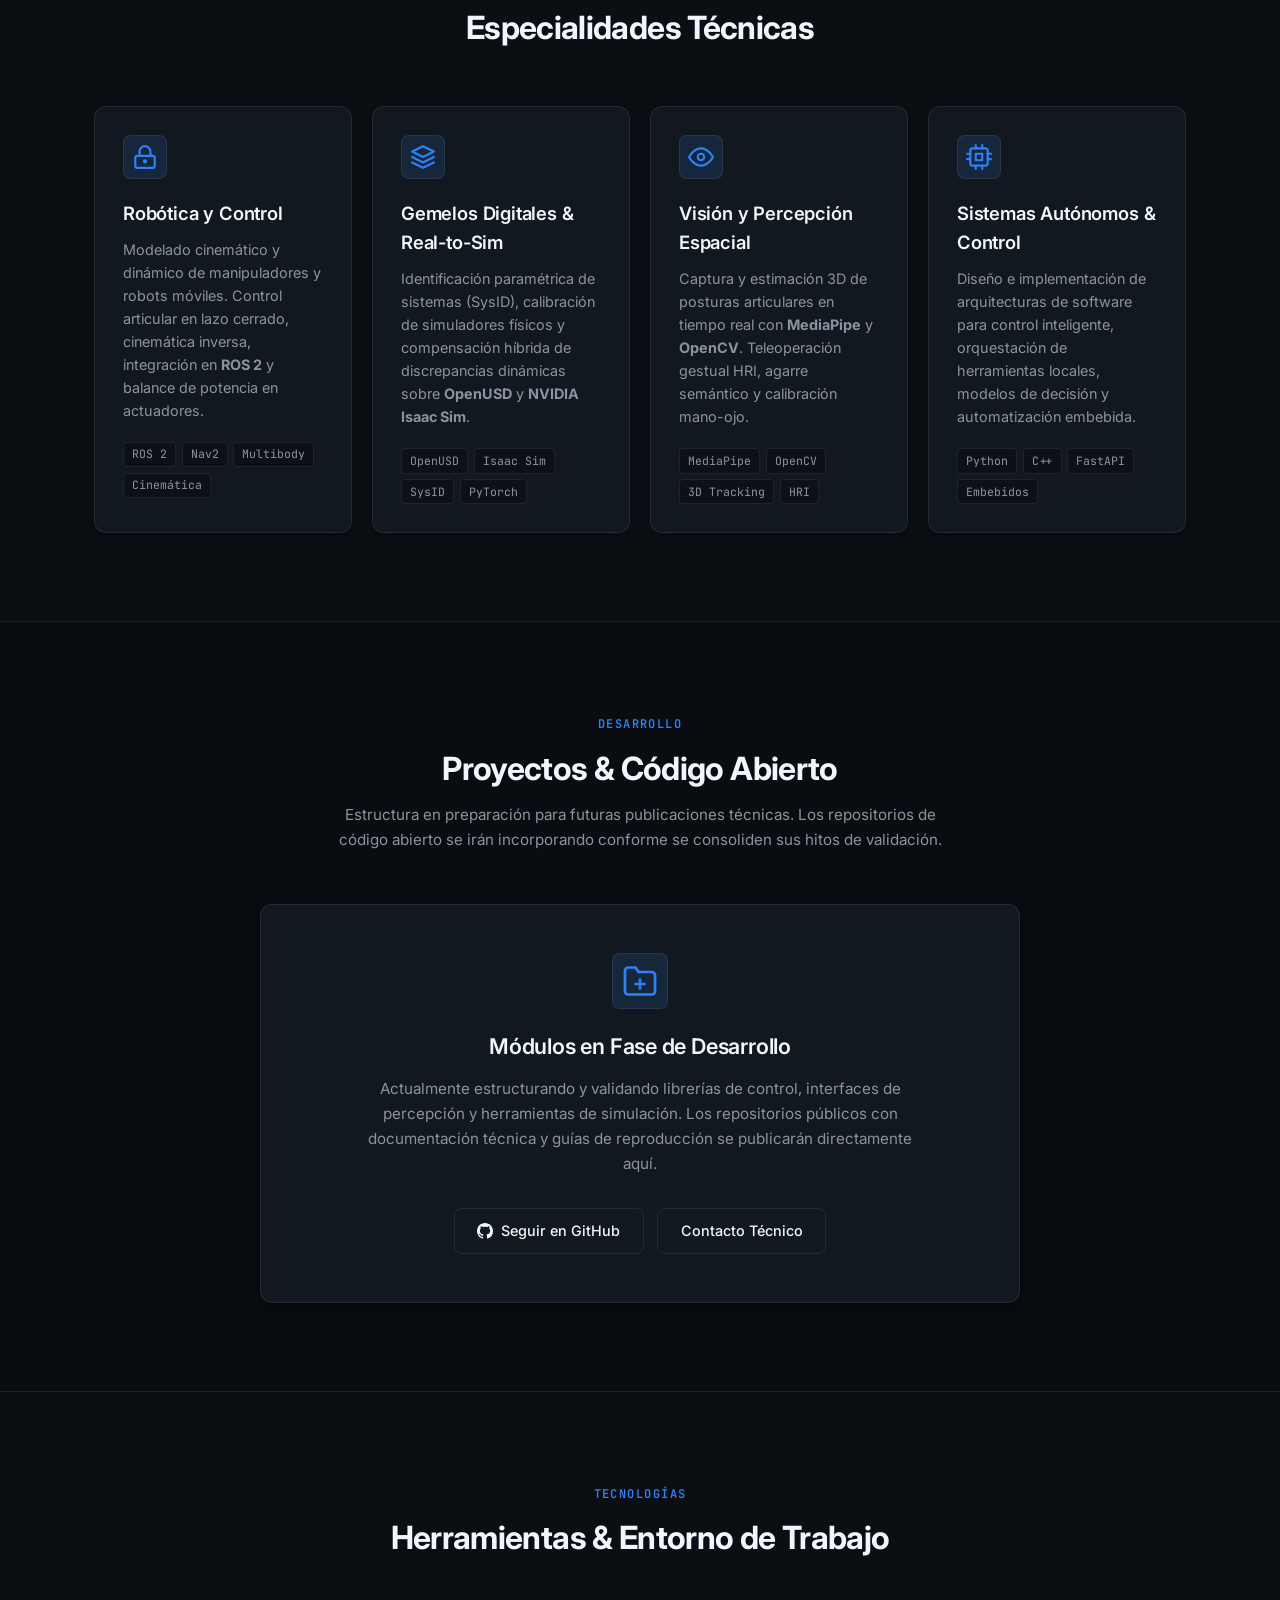
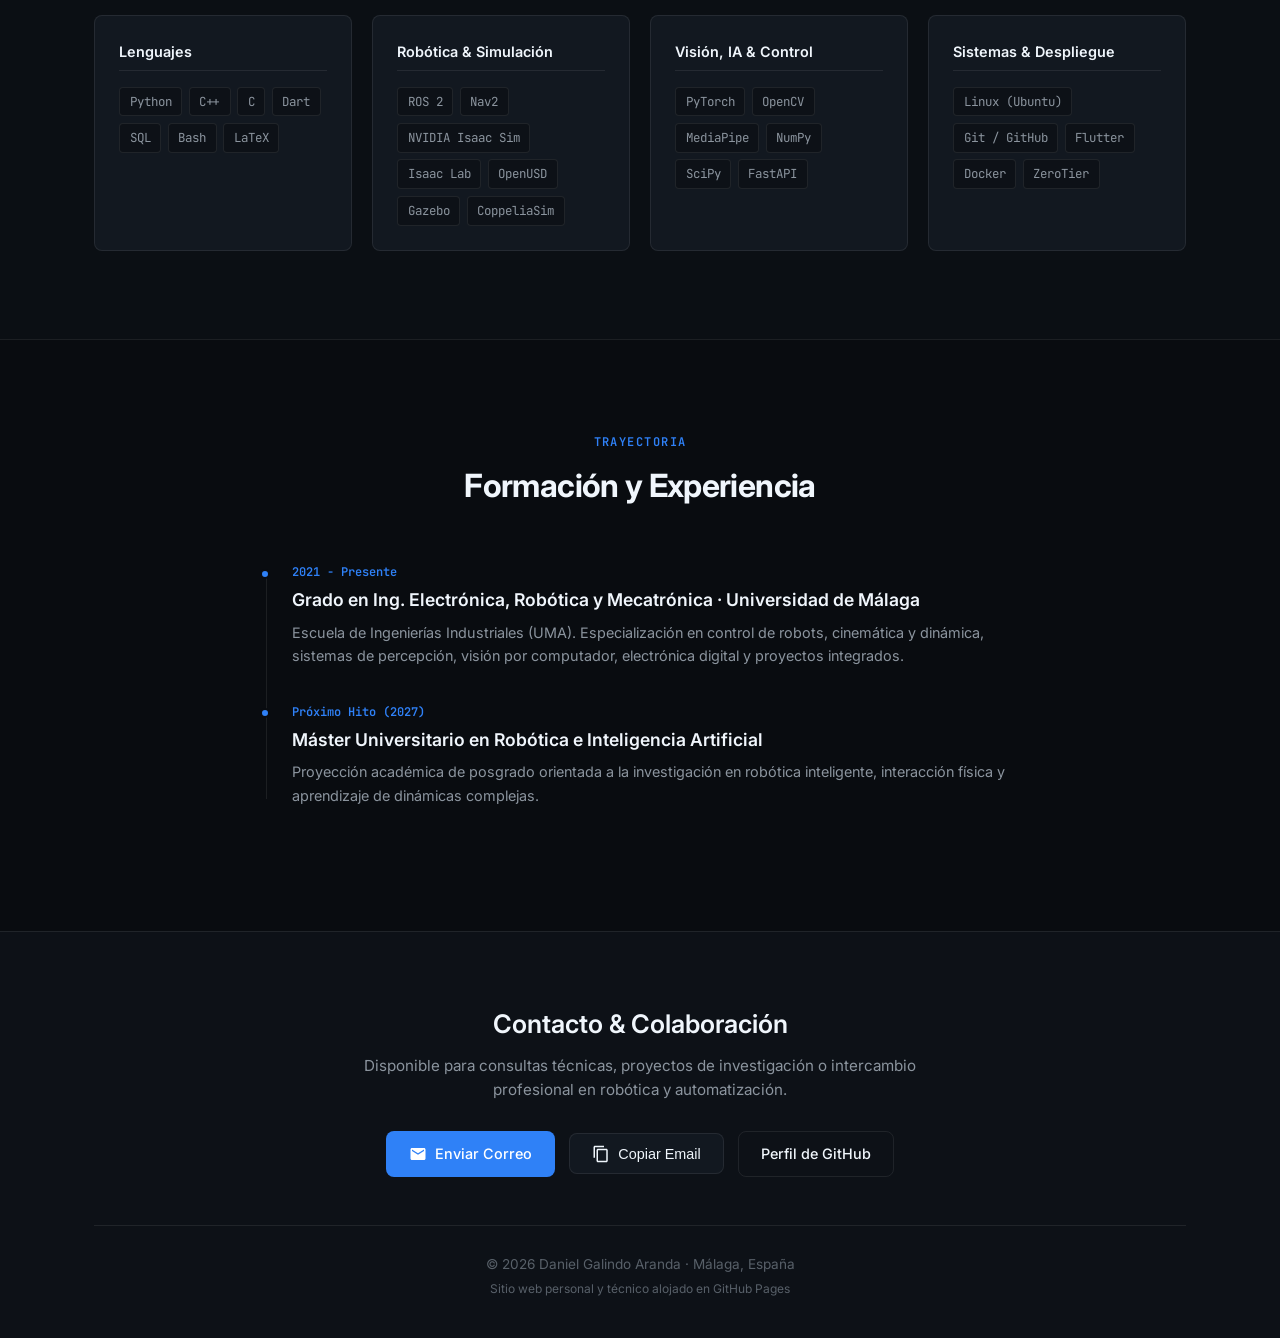
==== commit 74d1705f: "fix: retirar item de experiencia y corregir fecha de inicio de grado a 2021" ====
--- a/index.html
+++ b/index.html
@@ -347,19 +347,7 @@
         <div class="timeline-item">
           <div class="timeline-dot"></div>
           <div class="timeline-content">
-            <span class="timeline-date">2026 - Presente</span>
-            <h3 class="timeline-title">Ingeniería Aplicada y Digitalización Industrial</h3>
-            <p class="timeline-desc">
-              Desarrollo de proyectos de normalización de datos e investigación aplicada sobre instrumentación 
-              sensorial y flujos de automatización técnica en entornos industriales.
-            </p>
-          </div>
-        </div>
-
-        <div class="timeline-item">
-          <div class="timeline-dot"></div>
-          <div class="timeline-content">
-            <span class="timeline-date">2023 - Presente</span>
+            <span class="timeline-date">2021 - Presente</span>
             <h3 class="timeline-title">Grado en Ing. Electrónica, Robótica y Mecatrónica · Universidad de Málaga</h3>
             <p class="timeline-desc">
               Escuela de Ingenierías Industriales (UMA). Especialización en control de robots, cinemática y dinámica, 
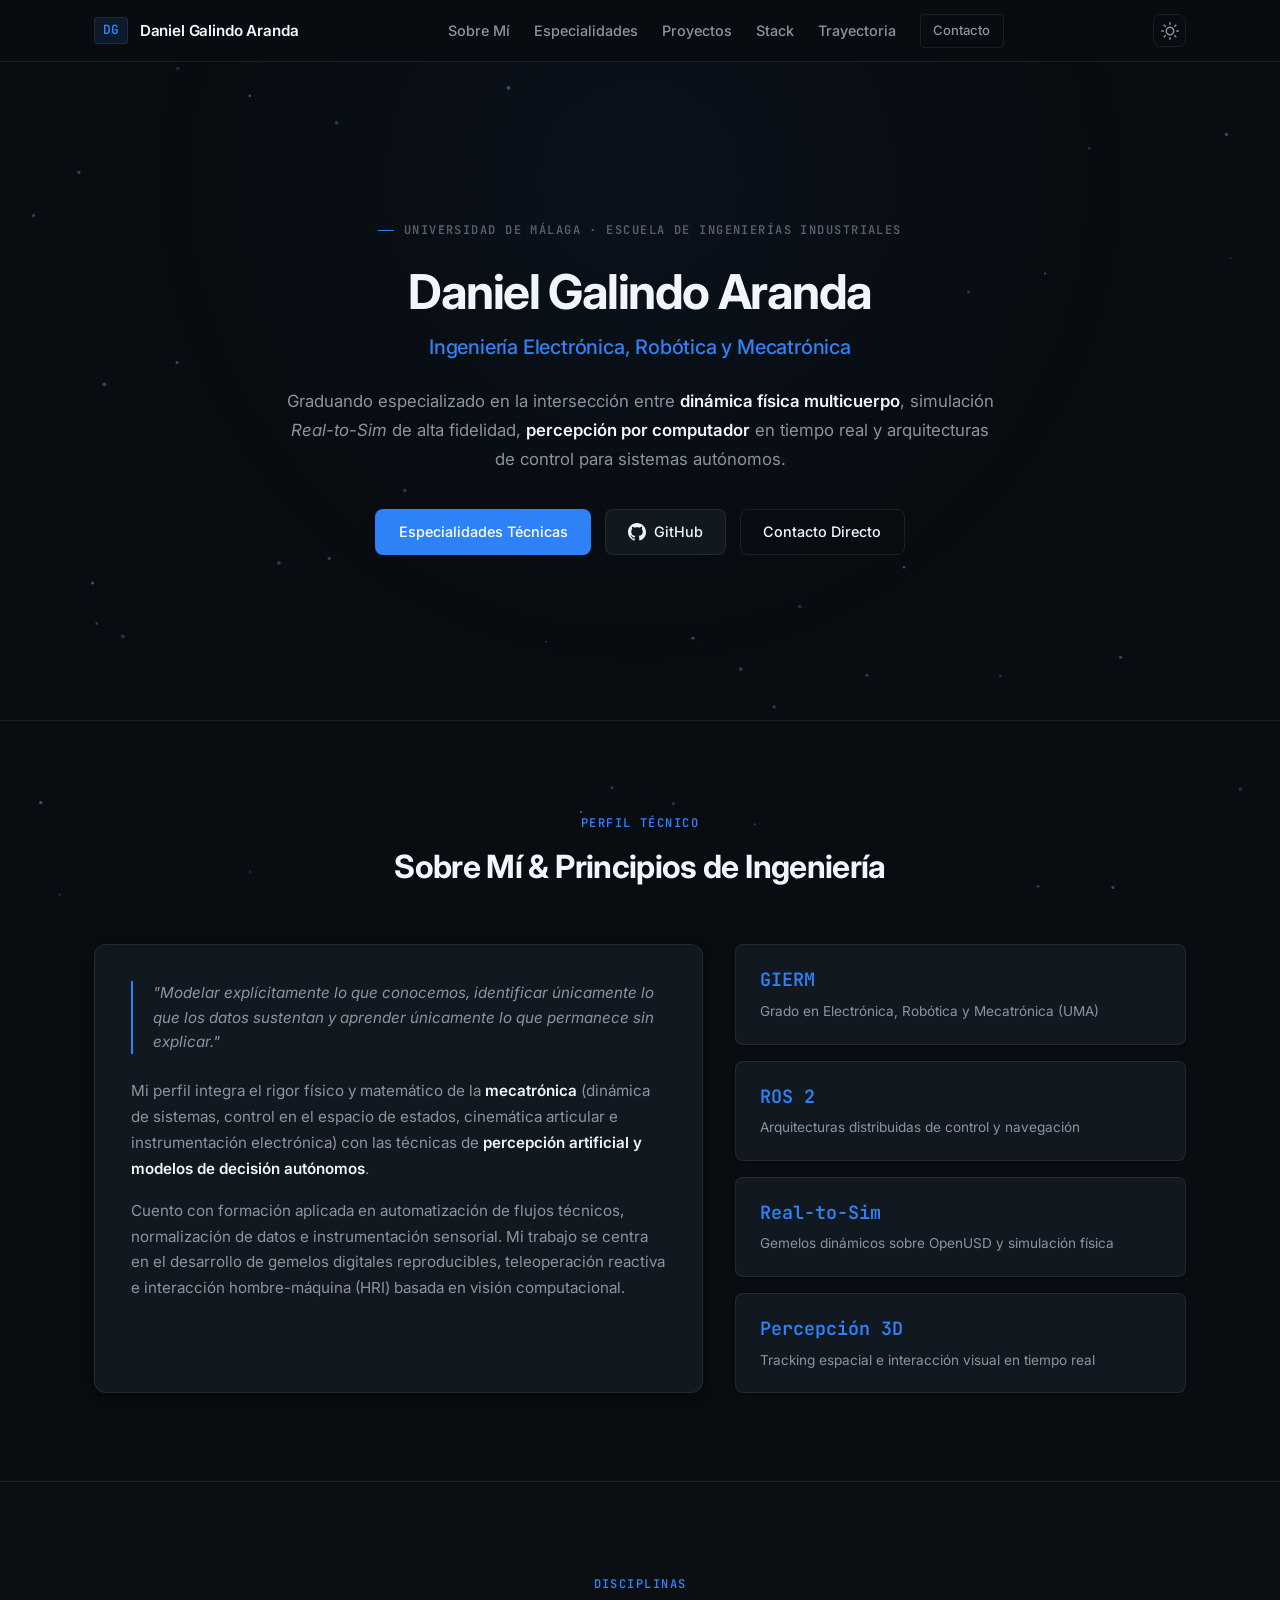
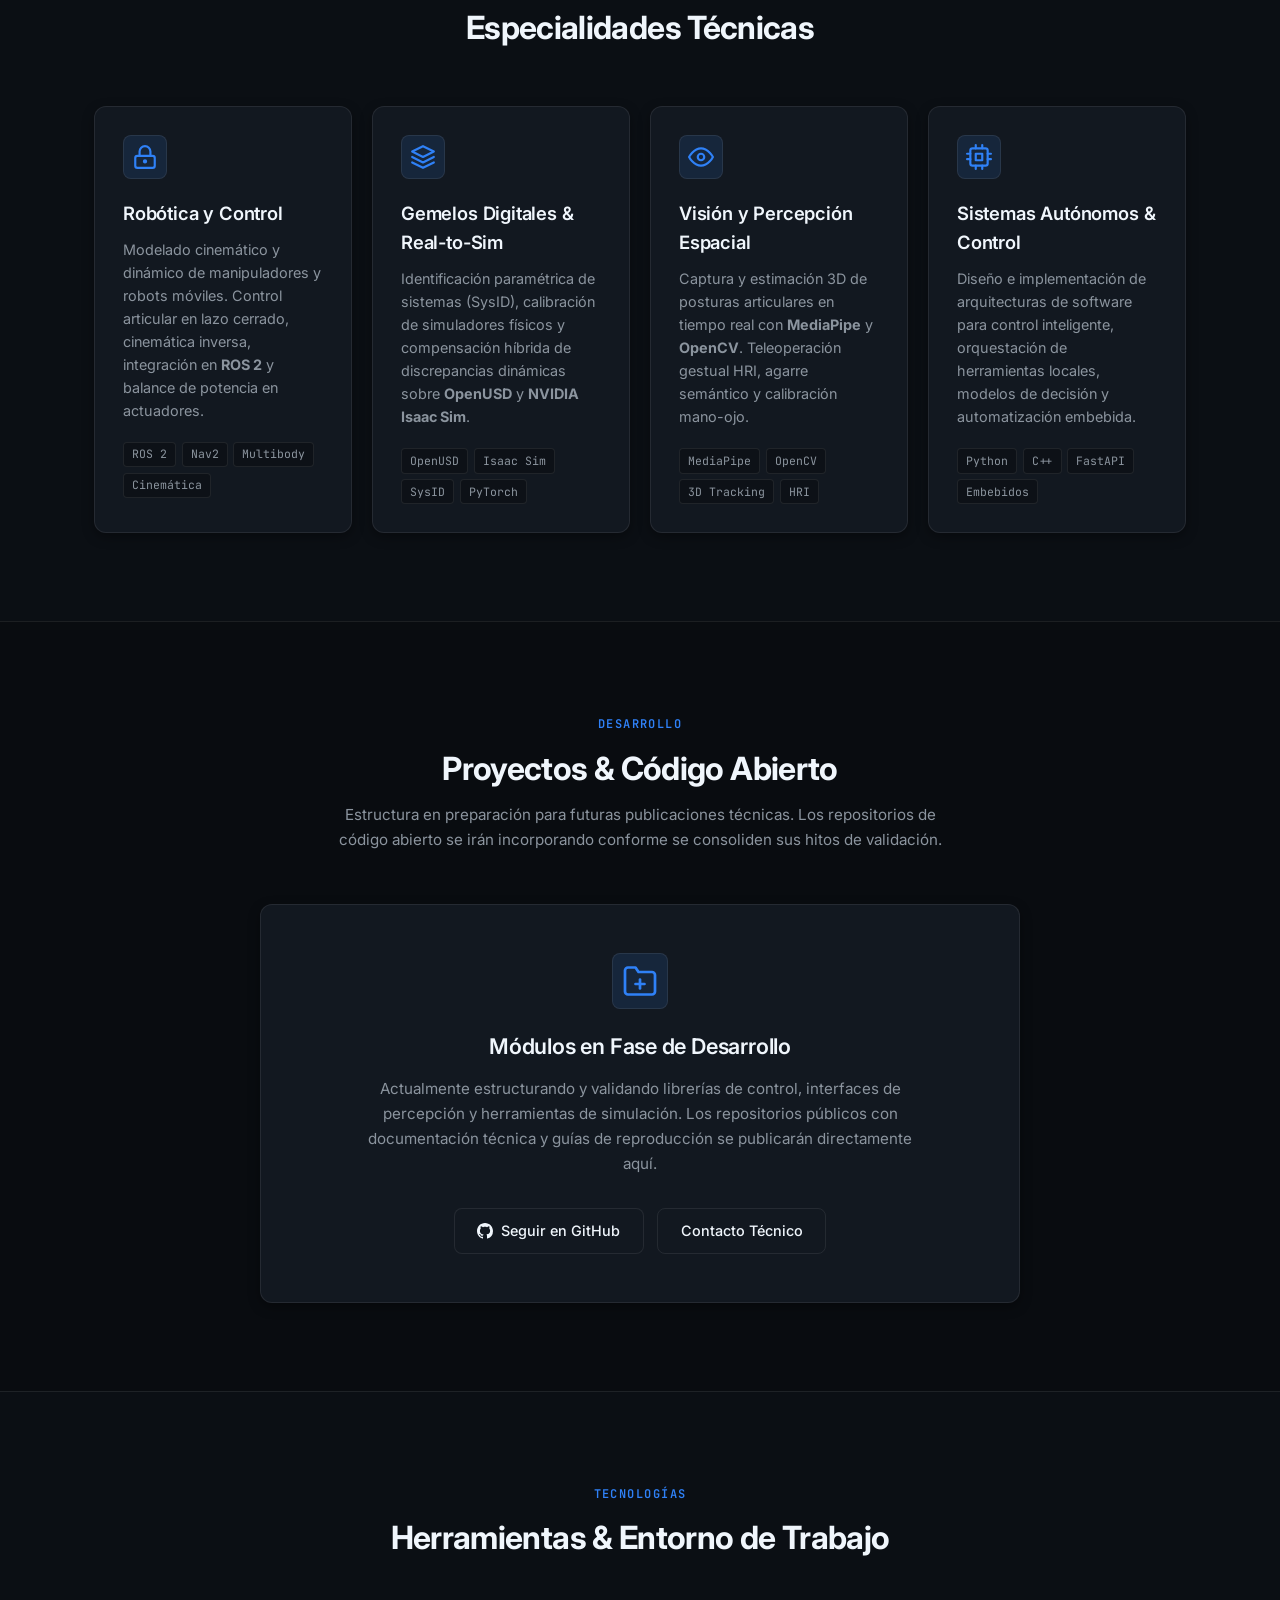
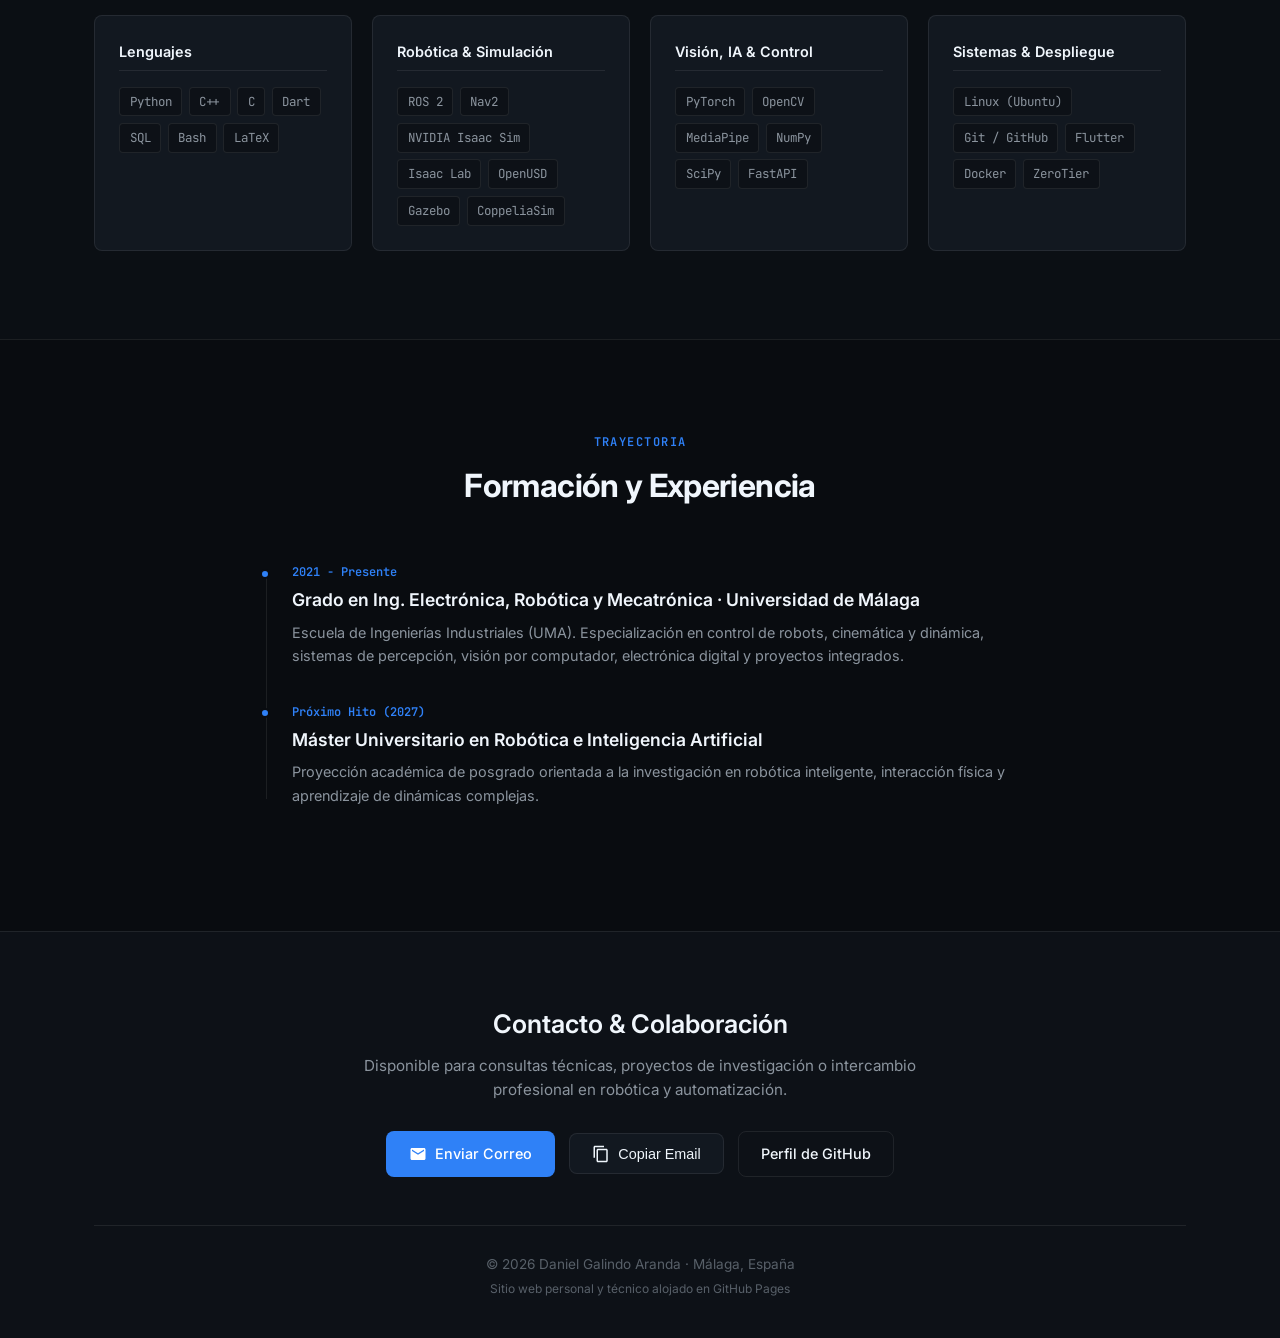
==== commit ad0d03f4: "feat: anadir red de particulas interactiva sutil en canvas y efecto spotlight en tarjetas" ====
--- a/index.html
+++ b/index.html
@@ -12,6 +12,9 @@
   <link rel="stylesheet" href="style.css">
 </head>
 <body>
+
+  <!-- Ambient Interactive Canvas (Network & Particles) -->
+  <canvas id="ambient-canvas" class="ambient-canvas" aria-hidden="true"></canvas>
 
   <!-- Navigation -->
   <header class="navbar">
--- a/style.css
+++ b/style.css
@@ -36,6 +36,7 @@
   --shadow-subtle: 0 1px 3px rgba(0, 0, 0, 0.2);
   --shadow-card: 0 4px 12px rgba(0, 0, 0, 0.35);
   --shadow-hover: 0 8px 24px rgba(0, 0, 0, 0.45);
+  --card-spotlight: rgba(47, 129, 247, 0.08);
 }
 
 [data-theme="light"] {
@@ -55,6 +56,7 @@
   --accent-hover: #0860ca;
   --accent-soft: rgba(9, 105, 218, 0.08);
   --accent-secondary: #1a7f37;
+  --card-spotlight: rgba(9, 105, 218, 0.04);
 
   --shadow-subtle: 0 1px 2px rgba(0, 0, 0, 0.05);
   --shadow-card: 0 2px 8px rgba(0, 0, 0, 0.06);
@@ -93,6 +95,28 @@
   max-width: 1140px;
   margin: 0 auto;
   padding: 0 1.5rem;
+}
+
+/* ==========================================================================
+   Ambient Interactive Canvas (Network & Particles)
+   ========================================================================== */
+.ambient-canvas {
+  position: fixed;
+  top: 0;
+  left: 0;
+  width: 100vw;
+  height: 100vh;
+  pointer-events: none;
+  z-index: 0;
+  opacity: 0.9;
+  transition: opacity 0.5s ease;
+}
+
+.hero-section,
+.section,
+.footer {
+  position: relative;
+  z-index: 1;
 }
 
 /* ==========================================================================
@@ -454,6 +478,37 @@
   gap: 1.25rem;
 }
 
+/* ==========================================================================
+   Card Spotlight & Modern Hover Effect
+   ========================================================================== */
+.card, .stat-item, .about-card, .placeholder-card {
+  position: relative;
+  overflow: hidden;
+}
+
+.card::before, .stat-item::before, .about-card::before, .placeholder-card::before {
+  content: '';
+  position: absolute;
+  top: 0;
+  left: 0;
+  right: 0;
+  bottom: 0;
+  background: radial-gradient(380px circle at var(--mouse-x, -600px) var(--mouse-y, -600px), var(--card-spotlight), transparent 70%);
+  pointer-events: none;
+  opacity: 0;
+  transition: opacity 0.3s ease;
+  z-index: 1;
+}
+
+.card:hover::before, .stat-item:hover::before, .about-card:hover::before, .placeholder-card:hover::before {
+  opacity: 1;
+}
+
+.card > *, .stat-item > *, .about-card > *, .placeholder-card > * {
+  position: relative;
+  z-index: 2;
+}
+
 .card {
   background: var(--bg-card);
   border: 1px solid var(--border-color);
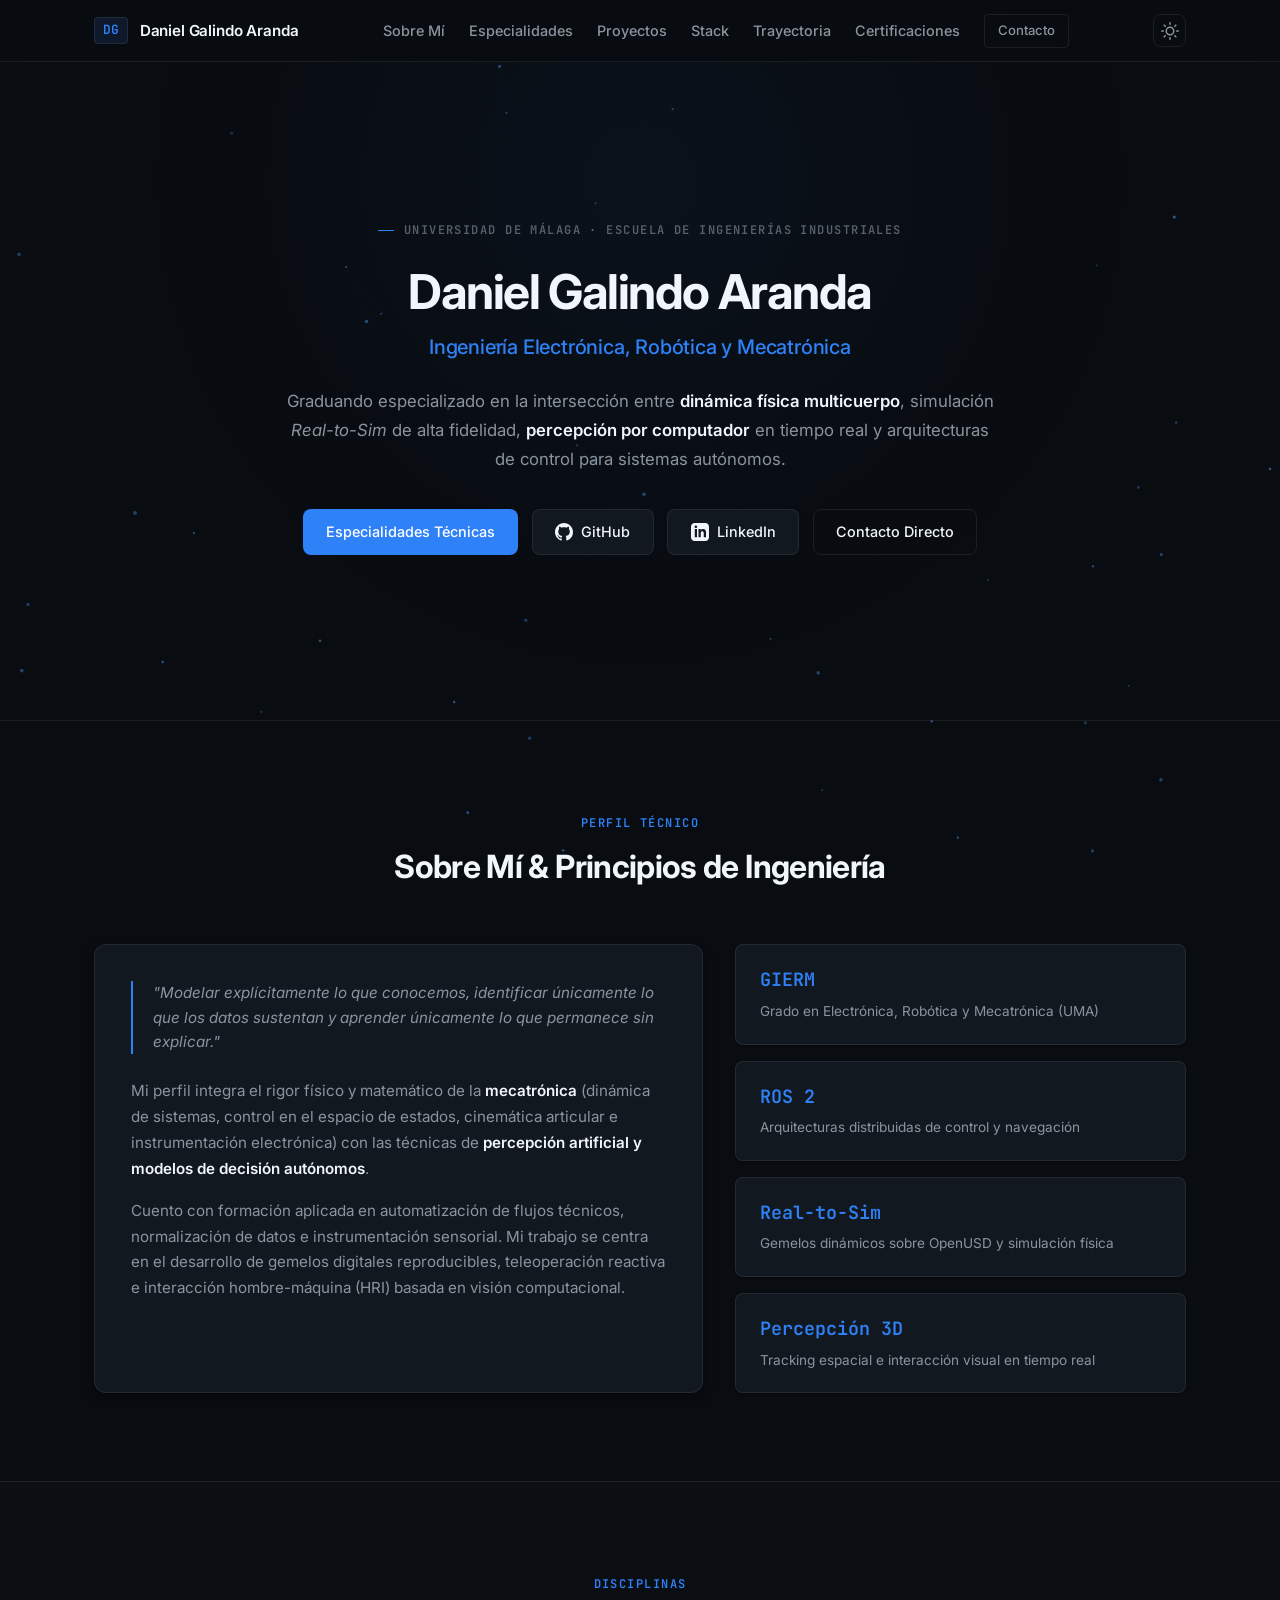
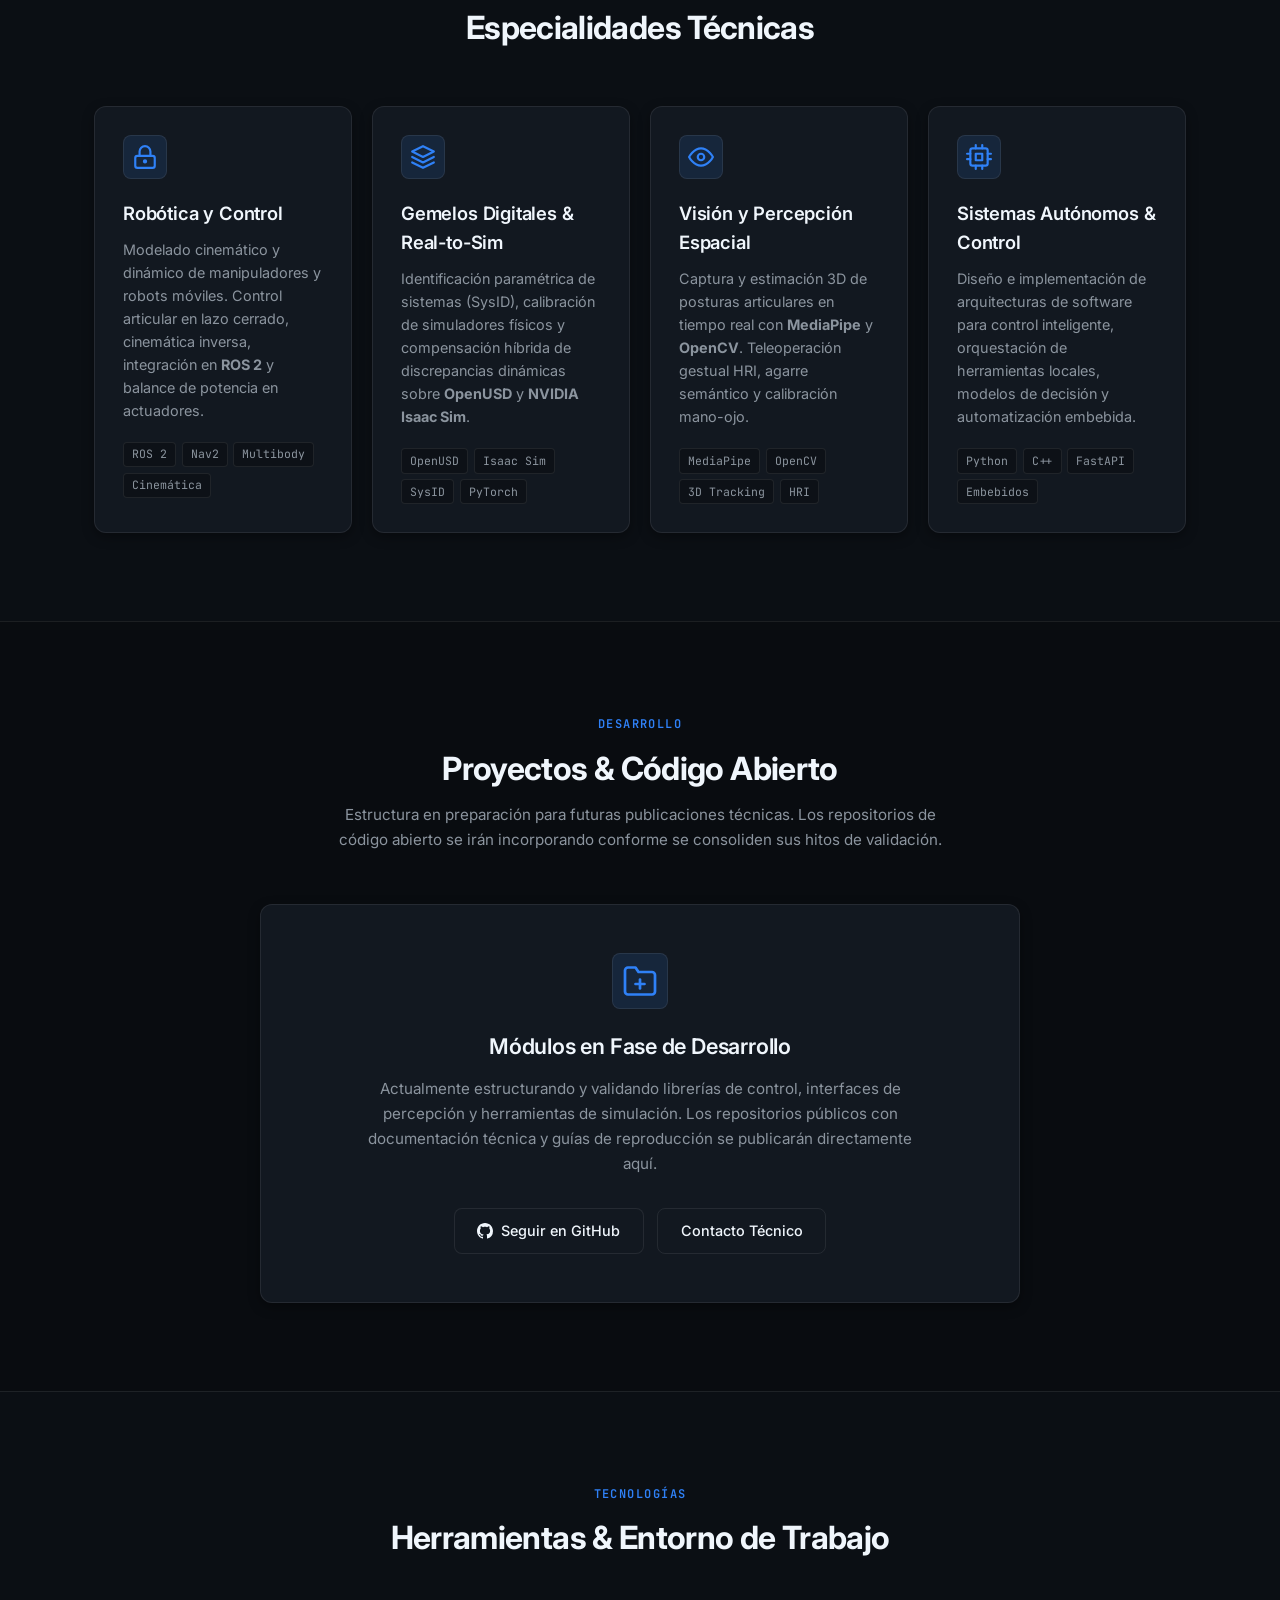
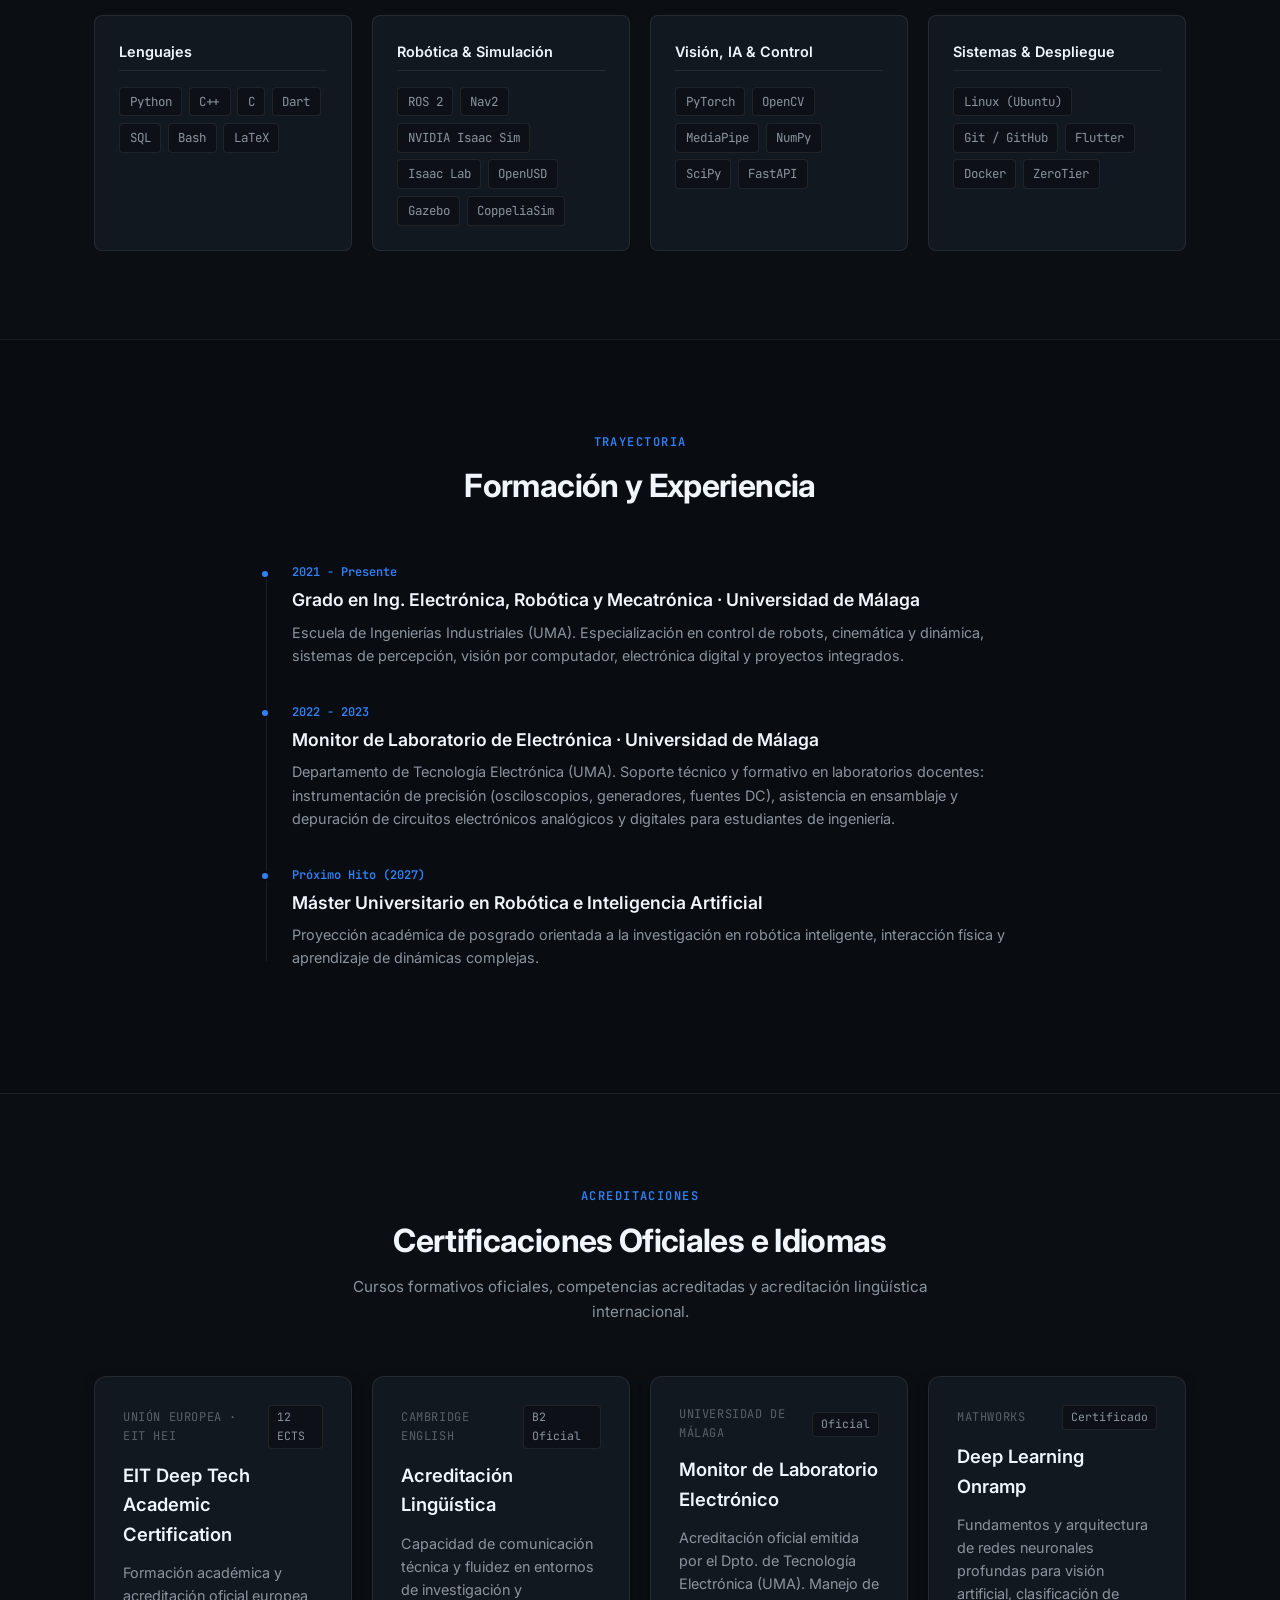
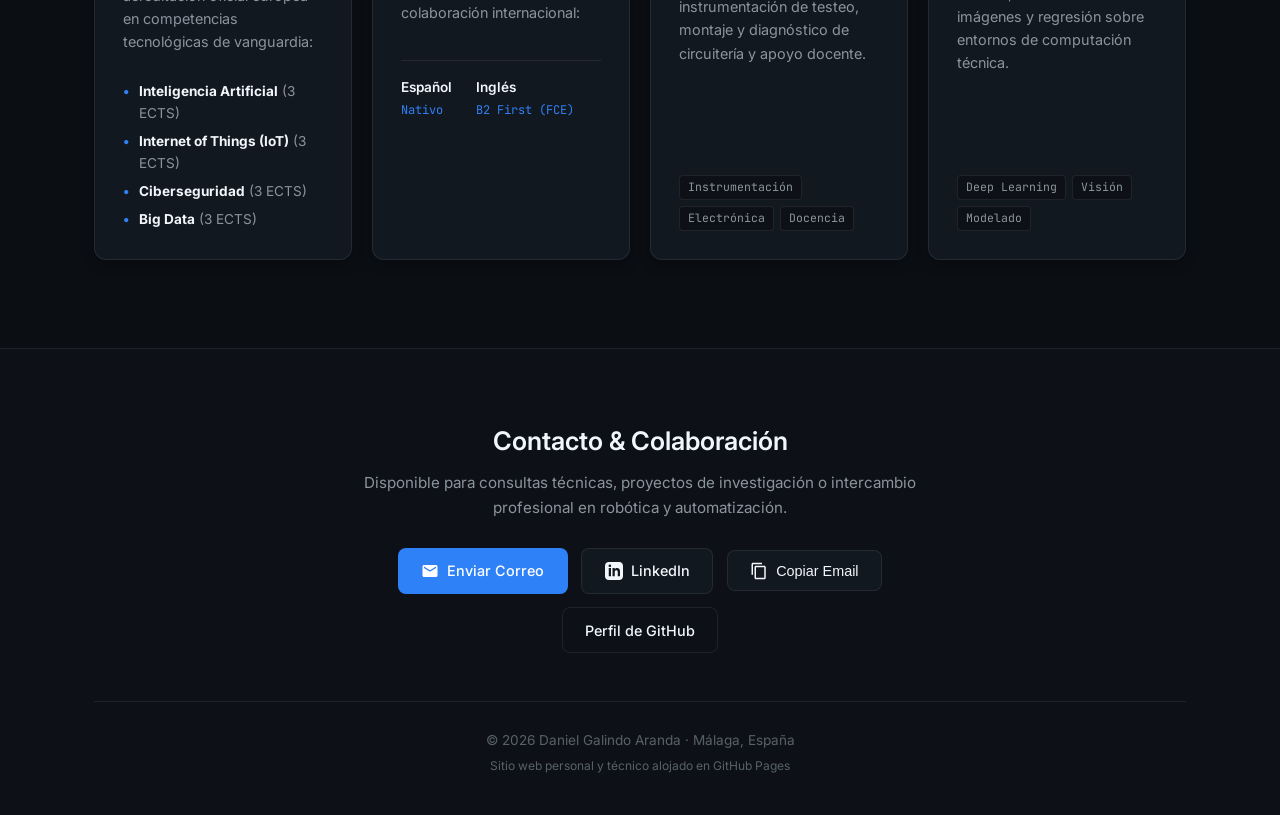
==== commit 29da70ed: "feat: anadir seccion de certificaciones oficiales, idiomas, experiencia de monitor y enlace a Linked" ====
--- a/index.html
+++ b/index.html
@@ -29,6 +29,7 @@
         <a href="#projects">Proyectos</a>
         <a href="#stack">Stack</a>
         <a href="#timeline">Trayectoria</a>
+        <a href="#certifications">Certificaciones</a>
         <a href="#contact" class="btn btn-outline-sm">Contacto</a>
       </nav>
       <button id="theme-toggle" class="theme-toggle" aria-label="Cambiar tema">
@@ -80,6 +81,12 @@
           </svg>
           GitHub
         </a>
+        <a href="https://www.linkedin.com/in/danigalindo26/" target="_blank" rel="noopener noreferrer" class="btn btn-secondary">
+          <svg class="btn-icon" viewBox="0 0 24 24" width="18" height="18" fill="currentColor">
+            <path d="M19 0h-14c-2.761 0-5 2.239-5 5v14c0 2.761 2.239 5 5 5h14c2.762 0 5-2.239 5-5v-14c0-2.761-2.238-5-5-5zm-11 19h-3v-11h3v11zm-1.5-12.268c-.966 0-1.75-.79-1.75-1.764s.784-1.764 1.75-1.764 1.75.79 1.75 1.764-.783 1.764-1.75 1.764zm13.5 12.268h-3v-5.604c0-3.368-4-3.113-4 0v5.604h-3v-11h3v1.765c1.396-2.586 7-2.777 7 2.476v6.759z"/>
+          </svg>
+          LinkedIn
+        </a>
         <a href="#contact" class="btn btn-outline">Contacto Directo</a>
       </div>
     </div>
@@ -362,12 +369,115 @@
         <div class="timeline-item">
           <div class="timeline-dot"></div>
           <div class="timeline-content">
+            <span class="timeline-date">2022 - 2023</span>
+            <h3 class="timeline-title">Monitor de Laboratorio de Electrónica · Universidad de Málaga</h3>
+            <p class="timeline-desc">
+              Departamento de Tecnología Electrónica (UMA). Soporte técnico y formativo en laboratorios docentes: 
+              instrumentación de precisión (osciloscopios, generadores, fuentes DC), asistencia en ensamblaje y depuración 
+              de circuitos electrónicos analógicos y digitales para estudiantes de ingeniería.
+            </p>
+          </div>
+        </div>
+
+        <div class="timeline-item">
+          <div class="timeline-dot"></div>
+          <div class="timeline-content">
             <span class="timeline-date">Próximo Hito (2027)</span>
             <h3 class="timeline-title">Máster Universitario en Robótica e Inteligencia Artificial</h3>
             <p class="timeline-desc">
               Proyección académica de posgrado orientada a la investigación en robótica inteligente, interacción física 
               y aprendizaje de dinámicas complejas.
             </p>
+          </div>
+        </div>
+      </div>
+    </div>
+  </section>
+
+  <!-- Certifications & Languages Section -->
+  <section id="certifications" class="section bg-alt">
+    <div class="container">
+      <div class="section-header">
+        <span class="section-tag">Acreditaciones</span>
+        <h2 class="section-title">Certificaciones Oficiales e Idiomas</h2>
+        <p class="section-subtitle">
+          Cursos formativos oficiales, competencias acreditadas y acreditación lingüística internacional.
+        </p>
+      </div>
+      <div class="grid-4">
+        <!-- EIT Certificate -->
+        <div class="card cert-card">
+          <div class="cert-header">
+            <span class="cert-issuer">Unión Europea · EIT HEI</span>
+            <span class="tag">12 ECTS</span>
+          </div>
+          <h3 class="cert-title">EIT Deep Tech Academic Certification</h3>
+          <p class="card-text">
+            Formación académica y acreditación oficial europea en competencias tecnológicas de vanguardia:
+          </p>
+          <ul class="cert-list">
+            <li><strong>Inteligencia Artificial</strong> (3 ECTS)</li>
+            <li><strong>Internet of Things (IoT)</strong> (3 ECTS)</li>
+            <li><strong>Ciberseguridad</strong> (3 ECTS)</li>
+            <li><strong>Big Data</strong> (3 ECTS)</li>
+          </ul>
+        </div>
+
+        <!-- Languages / Cambridge B2 -->
+        <div class="card cert-card">
+          <div class="cert-header">
+            <span class="cert-issuer">Cambridge English</span>
+            <span class="tag">B2 Oficial</span>
+          </div>
+          <h3 class="cert-title">Acreditación Lingüística</h3>
+          <p class="card-text">
+            Capacidad de comunicación técnica y fluidez en entornos de investigación y colaboración internacional:
+          </p>
+          <div class="lang-box">
+            <div class="lang-item">
+              <span class="lang-name">Español</span>
+              <span class="lang-level">Nativo</span>
+            </div>
+            <div class="lang-item">
+              <span class="lang-name">Inglés</span>
+              <span class="lang-level">B2 First (FCE)</span>
+            </div>
+          </div>
+        </div>
+
+        <!-- UMA Monitor -->
+        <div class="card cert-card">
+          <div class="cert-header">
+            <span class="cert-issuer">Universidad de Málaga</span>
+            <span class="tag">Oficial</span>
+          </div>
+          <h3 class="cert-title">Monitor de Laboratorio Electrónico</h3>
+          <p class="card-text">
+            Acreditación oficial emitida por el Dpto. de Tecnología Electrónica (UMA). Manejo de instrumentación de testeo, 
+            montaje y diagnóstico de circuitería y apoyo docente.
+          </p>
+          <div class="tags" style="margin-top: auto;">
+            <span class="tag">Instrumentación</span>
+            <span class="tag">Electrónica</span>
+            <span class="tag">Docencia</span>
+          </div>
+        </div>
+
+        <!-- MathWorks / Deep Learning -->
+        <div class="card cert-card">
+          <div class="cert-header">
+            <span class="cert-issuer">MathWorks</span>
+            <span class="tag">Certificado</span>
+          </div>
+          <h3 class="cert-title">Deep Learning Onramp</h3>
+          <p class="card-text">
+            Fundamentos y arquitectura de redes neuronales profundas para visión artificial, clasificación de imágenes 
+            y regresión sobre entornos de computación técnica.
+          </p>
+          <div class="tags" style="margin-top: auto;">
+            <span class="tag">Deep Learning</span>
+            <span class="tag">Visión</span>
+            <span class="tag">Modelado</span>
           </div>
         </div>
       </div>
@@ -389,6 +499,12 @@
             </svg>
             Enviar Correo
           </a>
+          <a href="https://www.linkedin.com/in/danigalindo26/" target="_blank" rel="noopener noreferrer" class="btn btn-secondary">
+            <svg class="btn-icon" viewBox="0 0 24 24" width="18" height="18" fill="currentColor">
+              <path d="M19 0h-14c-2.761 0-5 2.239-5 5v14c0 2.761 2.239 5 5 5h14c2.762 0 5-2.239 5-5v-14c0-2.761-2.238-5-5-5zm-11 19h-3v-11h3v11zm-1.5-12.268c-.966 0-1.75-.79-1.75-1.764s.784-1.764 1.75-1.764 1.75.79 1.75 1.764-.783 1.764-1.75 1.764zm13.5 12.268h-3v-5.604c0-3.368-4-3.113-4 0v5.604h-3v-11h3v1.765c1.396-2.586 7-2.777 7 2.476v6.759z"/>
+            </svg>
+            LinkedIn
+          </a>
           <button id="copy-email-btn" class="btn btn-secondary" data-email="galindoaranda26@gmail.com" type="button">
             <svg class="btn-icon" viewBox="0 0 24 24" width="18" height="18" fill="currentColor">
               <path d="M16 1H4c-1.1 0-2 .9-2 2v14h2V3h12V1zm3 4H8c-1.1 0-2 .9-2 2v14c0 1.1.9 2 2 2h11c1.1 0 2-.9 2-2V7c0-1.1-.9-2-2-2zm0 16H8V7h11v14z"/>
--- a/style.css
+++ b/style.css
@@ -725,6 +725,91 @@
 }
 
 /* ==========================================================================
+   Certifications & Languages
+   ========================================================================== */
+.cert-card {
+  display: flex;
+  flex-direction: column;
+}
+
+.cert-header {
+  display: flex;
+  align-items: center;
+  justify-content: space-between;
+  gap: 0.75rem;
+  margin-bottom: 0.75rem;
+}
+
+.cert-issuer {
+  font-family: var(--font-mono);
+  font-size: 0.75rem;
+  color: var(--text-muted);
+  text-transform: uppercase;
+  letter-spacing: 0.05em;
+}
+
+.cert-title {
+  font-size: 1.15rem;
+  font-weight: 600;
+  margin-bottom: 0.75rem;
+  color: var(--text-primary);
+}
+
+.cert-list {
+  list-style: none;
+  padding: 0;
+  margin: 0.5rem 0 0;
+  display: flex;
+  flex-direction: column;
+  gap: 0.4rem;
+  font-size: 0.85rem;
+  color: var(--text-secondary);
+}
+
+.cert-list li {
+  position: relative;
+  padding-left: 1rem;
+}
+
+.cert-list li::before {
+  content: '•';
+  position: absolute;
+  left: 0;
+  color: var(--accent-primary);
+  font-weight: bold;
+}
+
+.cert-list li strong {
+  color: var(--text-primary);
+}
+
+.lang-box {
+  display: flex;
+  gap: 1.5rem;
+  margin-top: 1rem;
+  padding-top: 1rem;
+  border-top: 1px solid var(--border-color);
+}
+
+.lang-item {
+  display: flex;
+  flex-direction: column;
+  gap: 0.15rem;
+}
+
+.lang-name {
+  font-size: 0.85rem;
+  font-weight: 600;
+  color: var(--text-primary);
+}
+
+.lang-level {
+  font-family: var(--font-mono);
+  font-size: 0.75rem;
+  color: var(--accent-primary);
+}
+
+/* ==========================================================================
    Footer
    ========================================================================== */
 .footer {
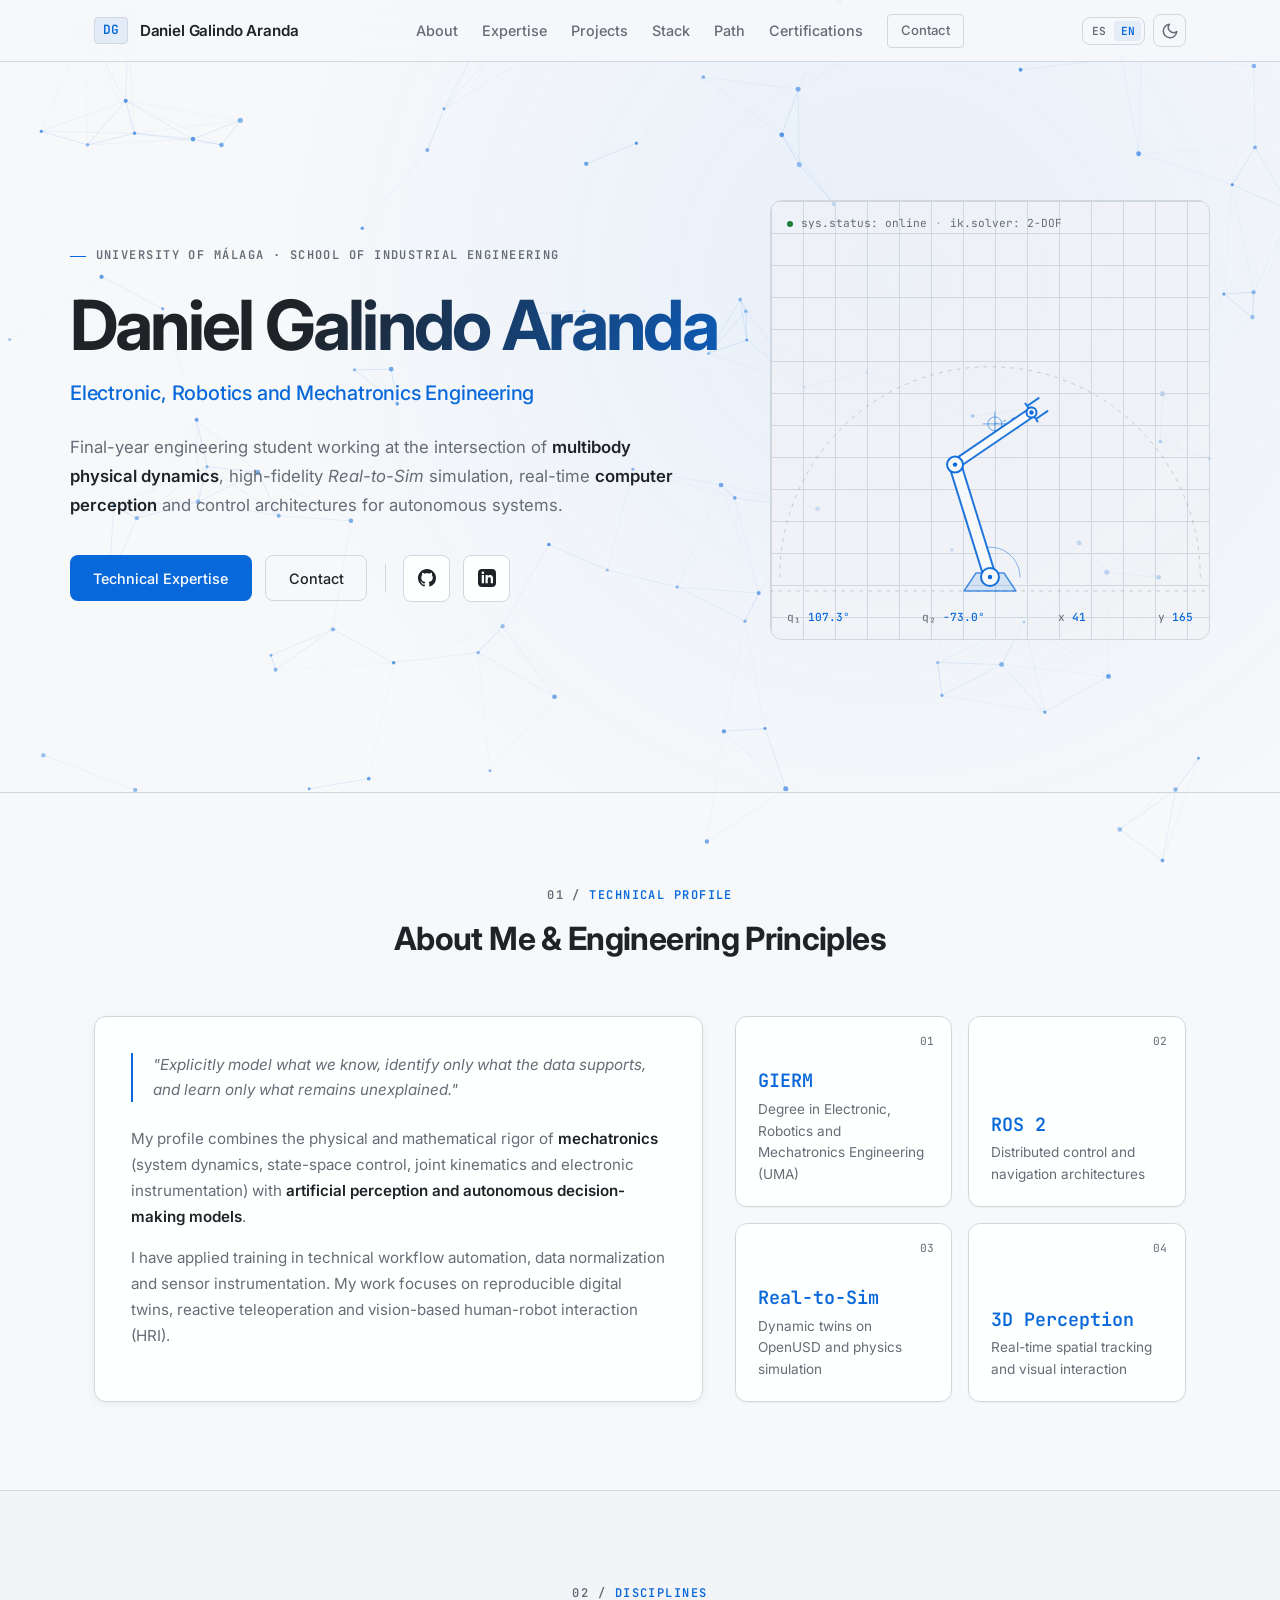
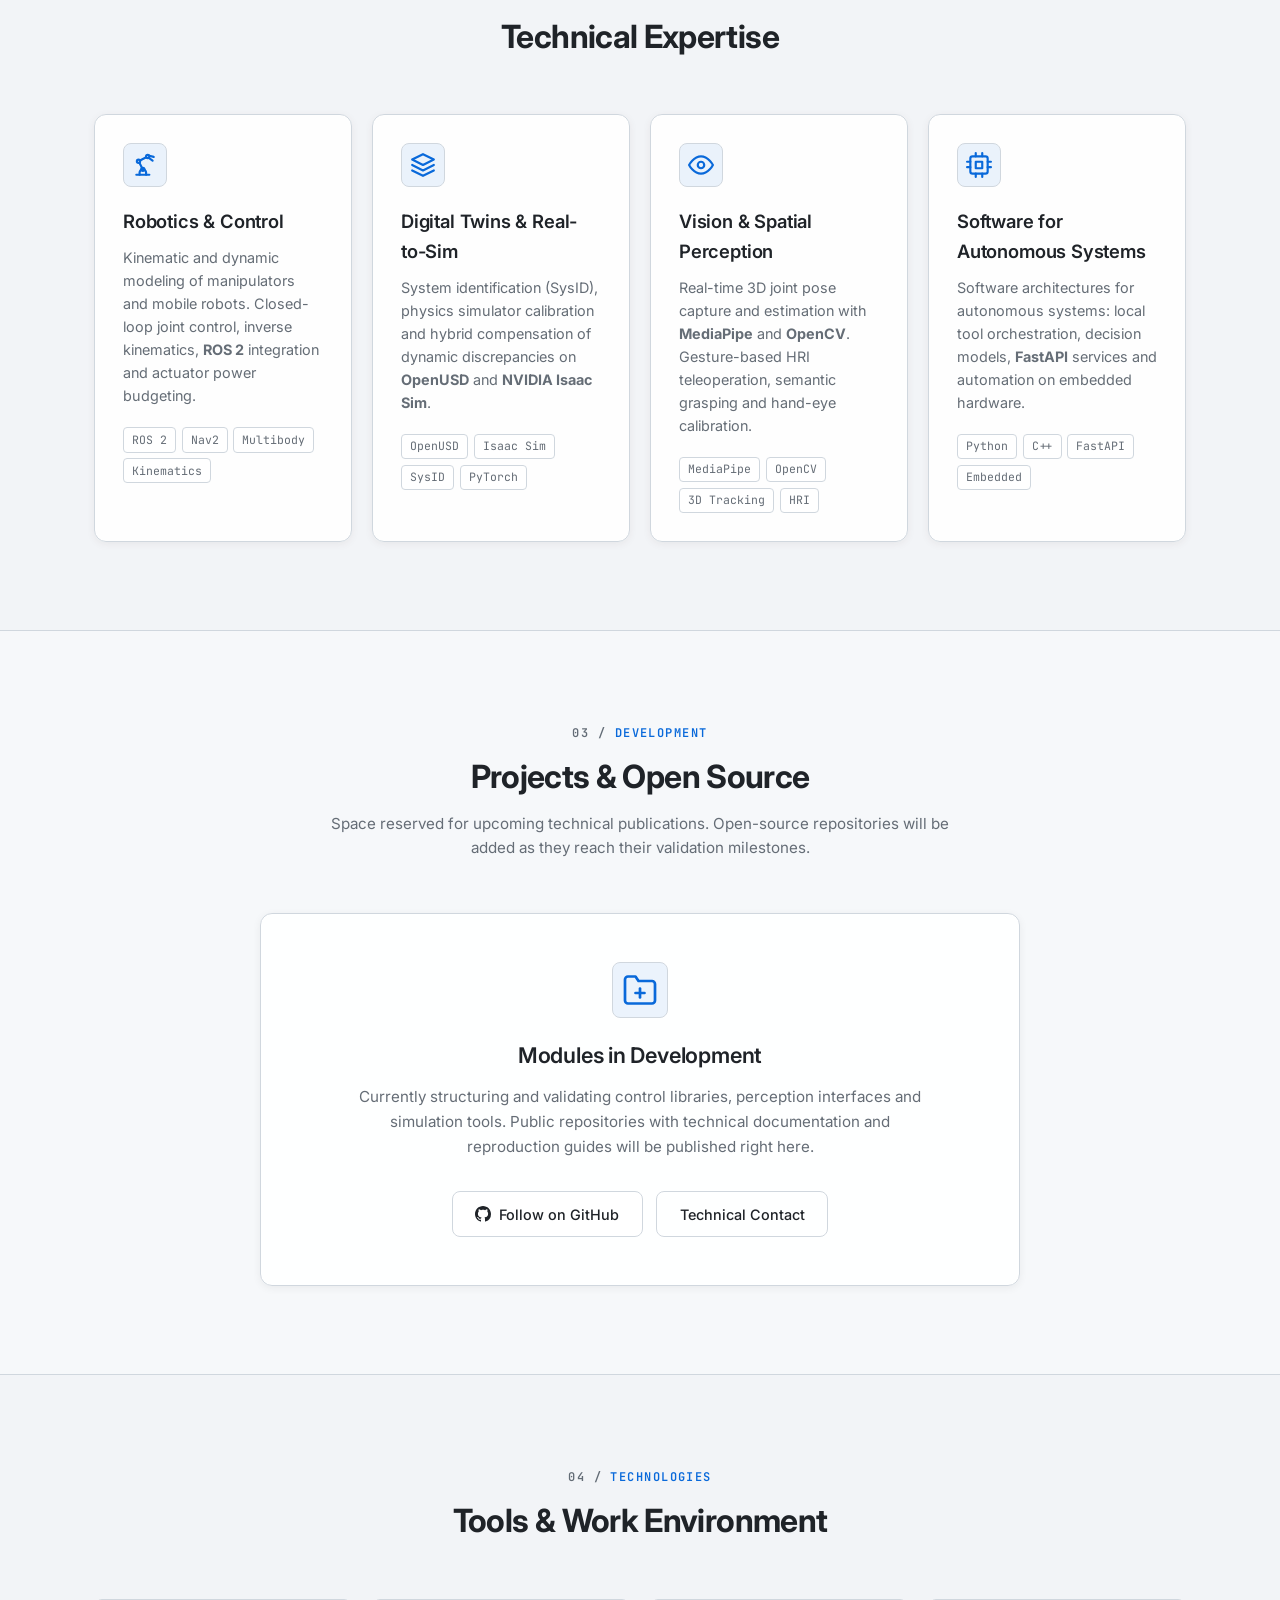
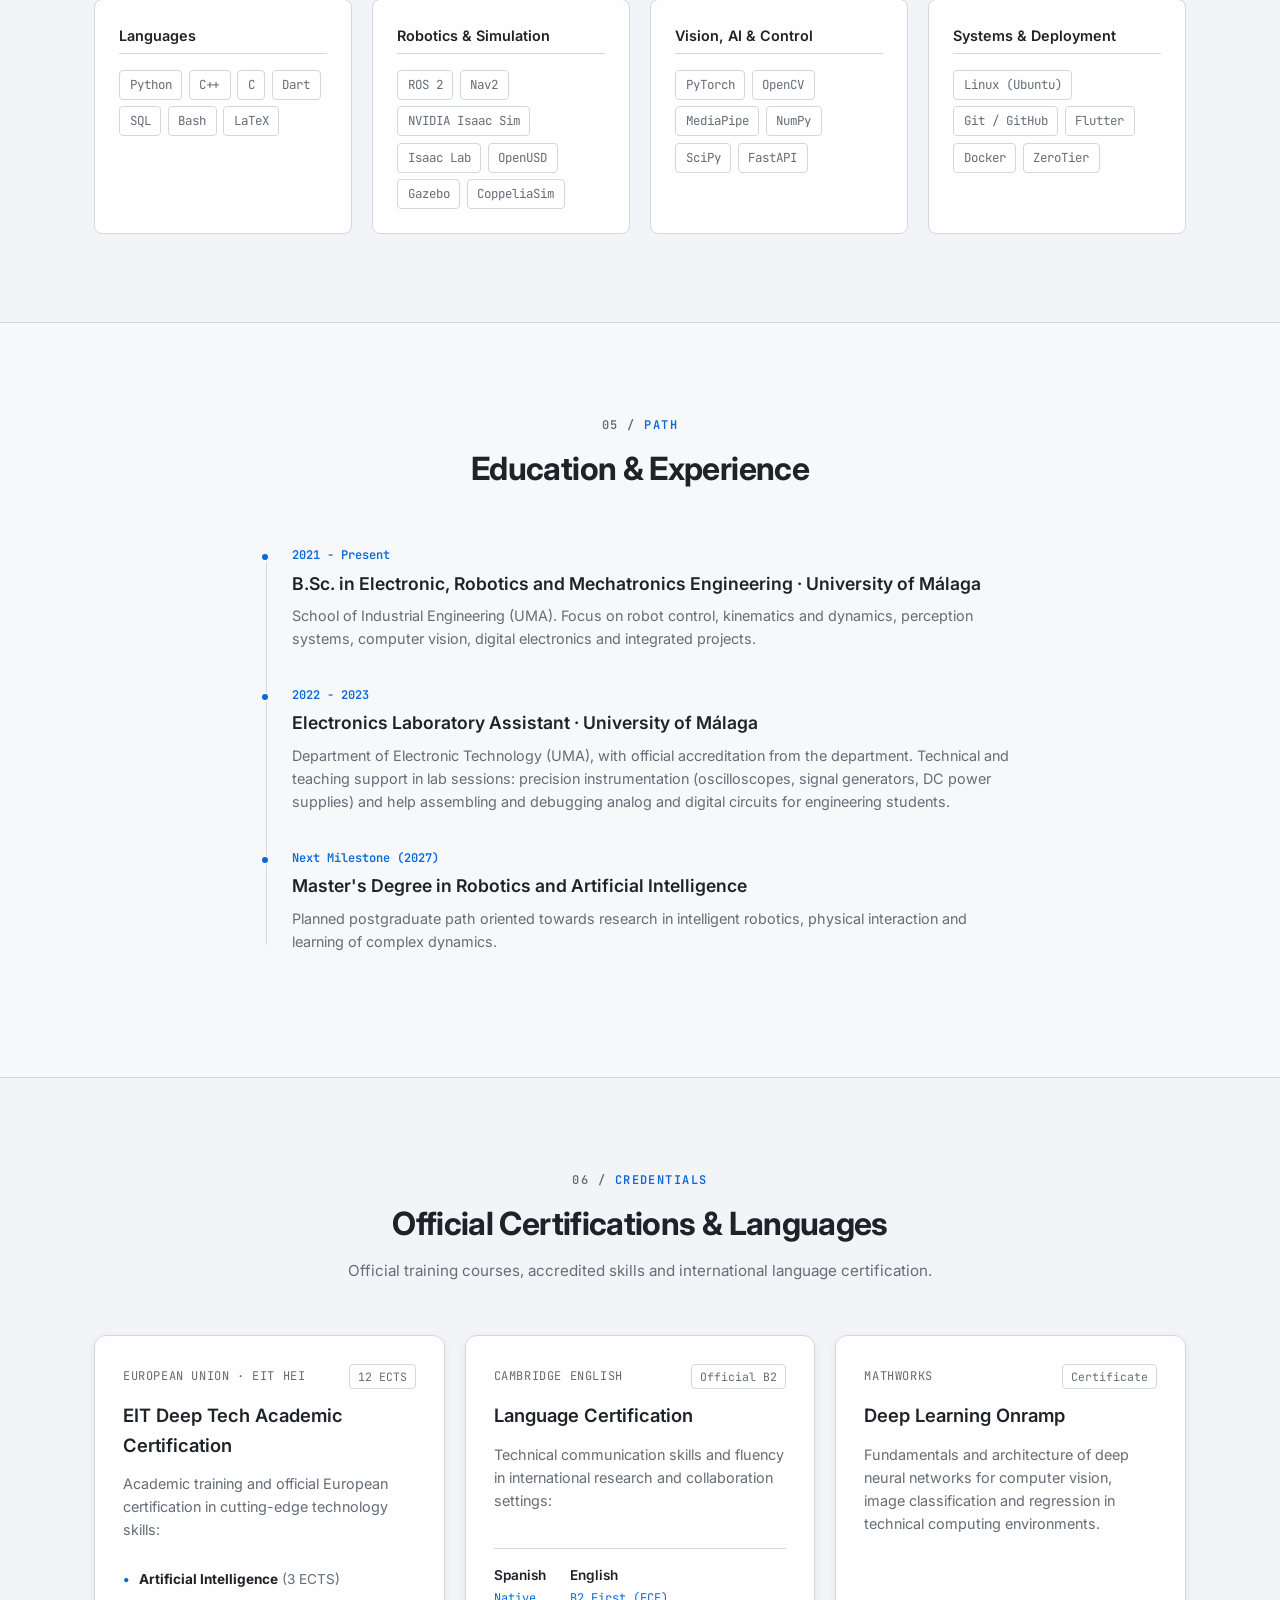
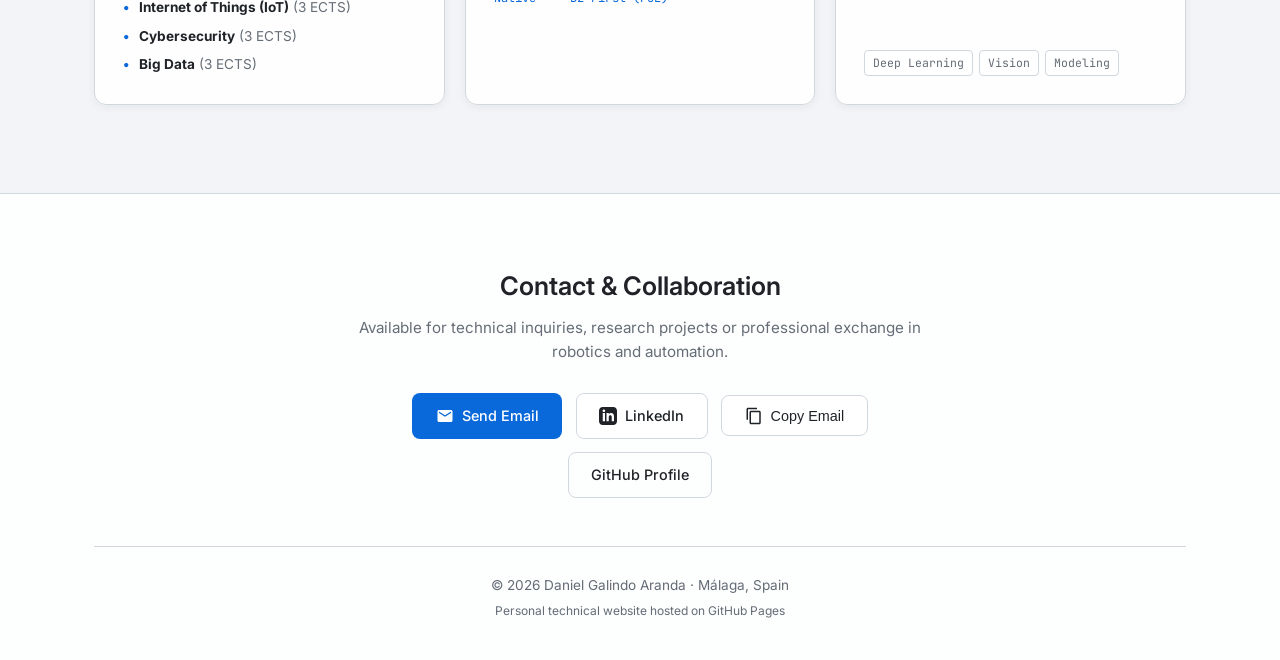
==== commit b204ef5c: "mejoras" ====
--- a/index.html
+++ b/index.html
@@ -6,12 +6,72 @@
   <title>Daniel Galindo Aranda | Ingeniería Robótica, Mecatrónica e IA</title>
   <meta name="description" content="Portfolio profesional de Daniel Galindo Aranda. Ingeniería Electrónica, Robótica y Mecatrónica (Universidad de Málaga). Especializado en dinámica multicuerpo, Real-to-Sim, visión por computador y sistemas autónomos.">
   <meta name="author" content="Daniel Galindo Aranda">
+  <meta name="theme-color" content="#090c10" media="(prefers-color-scheme: dark)">
+  <meta name="theme-color" content="#f6f8fa" media="(prefers-color-scheme: light)">
+  <link id="canonical-link" rel="canonical" href="https://galindo26.github.io/">
+  <link rel="alternate" hreflang="es" href="https://galindo26.github.io/?lang=es">
+  <link rel="alternate" hreflang="en" href="https://galindo26.github.io/?lang=en">
+  <link rel="alternate" hreflang="x-default" href="https://galindo26.github.io/">
+  <link rel="icon" href="favicon.svg" type="image/svg+xml">
+
+  <!-- Open Graph / Social previews -->
+  <meta property="og:type" content="profile">
+  <meta property="og:url" content="https://galindo26.github.io/">
+  <meta property="og:title" content="Daniel Galindo Aranda | Ingeniería Robótica, Mecatrónica e IA">
+  <meta property="og:description" content="Ingeniería Electrónica, Robótica y Mecatrónica (UMA). Dinámica multicuerpo, Real-to-Sim, visión por computador y sistemas autónomos.">
+  <meta property="og:locale" content="es_ES">
+  <meta property="og:locale:alternate" content="en_GB">
+  <meta property="profile:first_name" content="Daniel">
+  <meta property="profile:last_name" content="Galindo Aranda">
+  <meta name="twitter:card" content="summary">
+  <meta name="twitter:title" content="Daniel Galindo Aranda | Ingeniería Robótica, Mecatrónica e IA">
+  <meta name="twitter:description" content="Ingeniería Electrónica, Robótica y Mecatrónica (UMA). Dinámica multicuerpo, Real-to-Sim, visión por computador y sistemas autónomos.">
+
+  <script type="application/ld+json">
+  {
+    "@context": "https://schema.org",
+    "@type": "Person",
+    "name": "Daniel Galindo Aranda",
+    "url": "https://galindo26.github.io/",
+    "email": "mailto:galindoaranda26@gmail.com",
+    "jobTitle": "Estudiante de Ingeniería Electrónica, Robótica y Mecatrónica",
+    "alumniOf": {
+      "@type": "CollegeOrUniversity",
+      "name": "Universidad de Málaga"
+    },
+    "address": {
+      "@type": "PostalAddress",
+      "addressLocality": "Málaga",
+      "addressCountry": "ES"
+    },
+    "knowsAbout": ["Robótica", "Mecatrónica", "ROS 2", "Gemelos digitales", "Real-to-Sim", "Visión por computador", "Sistemas autónomos"],
+    "sameAs": [
+      "https://github.com/Galindo26",
+      "https://www.linkedin.com/in/danigalindo26/"
+    ]
+  }
+  </script>
+
+  <!-- Apply the theme before first paint (saved choice, else system preference) -->
+  <script>
+    (function () {
+      var theme = null;
+      try { theme = localStorage.getItem('theme'); } catch (e) {}
+      if (theme !== 'light' && theme !== 'dark') {
+        theme = window.matchMedia && window.matchMedia('(prefers-color-scheme: light)').matches ? 'light' : 'dark';
+      }
+      document.documentElement.setAttribute('data-theme', theme);
+    })();
+  </script>
+
   <link rel="preconnect" href="https://fonts.googleapis.com">
   <link rel="preconnect" href="https://fonts.gstatic.com" crossorigin>
   <link href="https://fonts.googleapis.com/css2?family=Inter:wght@300;400;500;600;700&family=JetBrains+Mono:wght@400;500;600&display=swap" rel="stylesheet">
   <link rel="stylesheet" href="style.css">
 </head>
 <body>
+
+  <a href="#main" class="skip-link" data-i18n="skip">Saltar al contenido</a>
 
   <!-- Ambient Interactive Canvas (Network & Particles) -->
   <canvas id="ambient-canvas" class="ambient-canvas" aria-hidden="true"></canvas>
@@ -23,71 +83,102 @@
         <span class="brand-code">DG</span>
         <span class="brand-name">Daniel Galindo Aranda</span>
       </a>
-      <nav class="nav-links">
-        <a href="#about">Sobre Mí</a>
-        <a href="#areas">Especialidades</a>
-        <a href="#projects">Proyectos</a>
+      <nav id="nav-links" class="nav-links" aria-label="Secciones" data-i18n-attr="aria-label:nav.aria">
+        <a href="#about" data-i18n="nav.about">Sobre Mí</a>
+        <a href="#areas" data-i18n="nav.areas">Especialidades</a>
+        <a href="#projects" data-i18n="nav.projects">Proyectos</a>
         <a href="#stack">Stack</a>
-        <a href="#timeline">Trayectoria</a>
-        <a href="#certifications">Certificaciones</a>
-        <a href="#contact" class="btn btn-outline-sm">Contacto</a>
+        <a href="#timeline" data-i18n="nav.timeline">Trayectoria</a>
+        <a href="#certifications" data-i18n="nav.certs">Certificaciones</a>
+        <a href="#contact" class="btn btn-outline-sm" data-i18n="nav.contact">Contacto</a>
       </nav>
-      <button id="theme-toggle" class="theme-toggle" aria-label="Cambiar tema">
-        <svg id="theme-icon-sun" class="theme-svg" viewBox="0 0 24 24" width="18" height="18" fill="none" stroke="currentColor" stroke-width="2" stroke-linecap="round" stroke-linejoin="round">
-          <circle cx="12" cy="12" r="5"></circle>
-          <line x1="12" y1="1" x2="12" y2="3"></line>
-          <line x1="12" y1="21" x2="12" y2="23"></line>
-          <line x1="4.22" y1="4.22" x2="5.64" y2="5.64"></line>
-          <line x1="18.36" y1="18.36" x2="19.78" y2="19.78"></line>
-          <line x1="1" y1="12" x2="3" y2="12"></line>
-          <line x1="21" y1="12" x2="23" y2="12"></line>
-          <line x1="4.22" y1="19.78" x2="5.64" y2="18.36"></line>
-          <line x1="18.36" y1="5.64" x2="19.78" y2="4.22"></line>
-        </svg>
-        <svg id="theme-icon-moon" class="theme-svg" viewBox="0 0 24 24" width="18" height="18" fill="none" stroke="currentColor" stroke-width="2" stroke-linecap="round" stroke-linejoin="round" style="display:none;">
-          <path d="M21 12.79A9 9 0 1 1 11.21 3 7 7 0 0 0 21 12.79z"></path>
-        </svg>
-      </button>
+      <div class="nav-actions">
+        <button id="lang-toggle" class="lang-toggle" type="button" aria-label="Switch to English">
+          <span class="lang-option" data-lang-option="es">ES</span>
+          <span class="lang-option" data-lang-option="en">EN</span>
+        </button>
+        <button id="theme-toggle" class="theme-toggle" type="button" aria-label="Cambiar tema">
+          <svg id="theme-icon-sun" class="theme-svg" viewBox="0 0 24 24" width="18" height="18" fill="none" stroke="currentColor" stroke-width="2" stroke-linecap="round" stroke-linejoin="round">
+            <circle cx="12" cy="12" r="5"></circle>
+            <line x1="12" y1="1" x2="12" y2="3"></line>
+            <line x1="12" y1="21" x2="12" y2="23"></line>
+            <line x1="4.22" y1="4.22" x2="5.64" y2="5.64"></line>
+            <line x1="18.36" y1="18.36" x2="19.78" y2="19.78"></line>
+            <line x1="1" y1="12" x2="3" y2="12"></line>
+            <line x1="21" y1="12" x2="23" y2="12"></line>
+            <line x1="4.22" y1="19.78" x2="5.64" y2="18.36"></line>
+            <line x1="18.36" y1="5.64" x2="19.78" y2="4.22"></line>
+          </svg>
+          <svg id="theme-icon-moon" class="theme-svg" viewBox="0 0 24 24" width="18" height="18" fill="none" stroke="currentColor" stroke-width="2" stroke-linecap="round" stroke-linejoin="round" style="display:none;">
+            <path d="M21 12.79A9 9 0 1 1 11.21 3 7 7 0 0 0 21 12.79z"></path>
+          </svg>
+        </button>
+        <button id="nav-toggle" class="nav-toggle" type="button" aria-label="Abrir menú" aria-expanded="false" aria-controls="nav-links">
+          <span class="nav-toggle-bar"></span>
+          <span class="nav-toggle-bar"></span>
+          <span class="nav-toggle-bar"></span>
+        </button>
+      </div>
     </div>
   </header>
+
+  <main id="main" tabindex="-1">
 
   <!-- Hero Section -->
   <section id="hero" class="hero-section">
-    <div class="hero-content">
-      <div class="hero-kicker">
-        <span class="kicker-line"></span>
-        <span class="kicker-text">UNIVERSIDAD DE MÁLAGA · ESCUELA DE INGENIERÍAS INDUSTRIALES</span>
-      </div>
-
-      <h1 class="hero-title">
-        Daniel Galindo Aranda
-      </h1>
-
-      <p class="hero-tagline">
-        Ingeniería Electrónica, Robótica y Mecatrónica
-      </p>
-
-      <p class="hero-subtitle">
-        Graduando especializado en la intersección entre <strong>dinámica física multicuerpo</strong>, 
-        simulación <em>Real-to-Sim</em> de alta fidelidad, <strong>percepción por computador</strong> en tiempo real 
-        y arquitecturas de control para sistemas autónomos.
-      </p>
-
-      <div class="hero-actions">
-        <a href="#areas" class="btn btn-primary">Especialidades Técnicas</a>
-        <a href="https://github.com/Galindo26" target="_blank" rel="noopener noreferrer" class="btn btn-secondary">
-          <svg class="btn-icon" viewBox="0 0 24 24" width="18" height="18" fill="currentColor">
-            <path d="M12 0C5.37 0 0 5.37 0 12c0 5.31 3.435 9.795 8.205 11.385.6.105.825-.255.825-.57 0-.285-.015-1.23-.015-2.235-3.015.555-3.795-.735-4.035-1.41-.135-.345-.72-1.41-1.23-1.695-.42-.225-1.02-.78-.015-.795.945-.015 1.62.87 1.845 1.23 1.08 1.815 2.805 1.305 3.495.99.105-.78.42-1.305.765-1.605-2.67-.3-5.46-1.335-5.46-5.925 0-1.305.465-2.385 1.23-3.225-.12-.3-.54-1.53.12-3.18 0 0 1.005-.315 3.3 1.23.96-.27 1.98-.405 3-.405s2.04.135 3 .405c2.295-1.56 3.3-1.23 3.3-1.23.66 1.65.24 2.88.12 3.18.765.84 1.23 1.905 1.23 3.225 0 4.605-2.805 5.625-5.475 5.925.435.375.81 1.095.81 2.22 0 1.605-.015 2.895-.015 3.3 0 .315.225.69.825.57A12.02 12.02 0 0024 12c0-6.63-5.37-12-12-12z"/>
-          </svg>
-          GitHub
-        </a>
-        <a href="https://www.linkedin.com/in/danigalindo26/" target="_blank" rel="noopener noreferrer" class="btn btn-secondary">
-          <svg class="btn-icon" viewBox="0 0 24 24" width="18" height="18" fill="currentColor">
-            <path d="M19 0h-14c-2.761 0-5 2.239-5 5v14c0 2.761 2.239 5 5 5h14c2.762 0 5-2.239 5-5v-14c0-2.761-2.238-5-5-5zm-11 19h-3v-11h3v11zm-1.5-12.268c-.966 0-1.75-.79-1.75-1.764s.784-1.764 1.75-1.764 1.75.79 1.75 1.764-.783 1.764-1.75 1.764zm13.5 12.268h-3v-5.604c0-3.368-4-3.113-4 0v5.604h-3v-11h3v1.765c1.396-2.586 7-2.777 7 2.476v6.759z"/>
-          </svg>
-          LinkedIn
-        </a>
-        <a href="#contact" class="btn btn-outline">Contacto Directo</a>
+    <div class="hero-inner">
+      <div class="hero-content">
+        <div class="hero-kicker">
+          <span class="kicker-line"></span>
+          <span class="kicker-text" data-i18n="hero.kicker">UNIVERSIDAD DE MÁLAGA · ESCUELA DE INGENIERÍAS INDUSTRIALES</span>
+        </div>
+
+        <h1 class="hero-title">
+          Daniel Galindo Aranda
+        </h1>
+
+        <p class="hero-tagline" data-i18n="hero.tagline">
+          Ingeniería Electrónica, Robótica y Mecatrónica
+        </p>
+
+        <p class="hero-subtitle" data-i18n="hero.subtitle">
+          Graduando especializado en la intersección entre <strong>dinámica física multicuerpo</strong>,
+          simulación <em>Real-to-Sim</em> de alta fidelidad, <strong>percepción por computador</strong> en tiempo real
+          y arquitecturas de control para sistemas autónomos.
+        </p>
+
+        <div class="hero-actions">
+          <a href="#areas" class="btn btn-primary" data-i18n="hero.cta">Especialidades Técnicas</a>
+          <a href="#contact" class="btn btn-outline" data-i18n="hero.contact">Contacto</a>
+          <span class="hero-actions-sep" aria-hidden="true"></span>
+          <a href="https://github.com/Galindo26" target="_blank" rel="noopener noreferrer" class="btn btn-secondary btn-square" aria-label="GitHub" title="GitHub">
+            <svg class="btn-icon" viewBox="0 0 24 24" width="18" height="18" fill="currentColor" aria-hidden="true">
+              <path d="M12 0C5.37 0 0 5.37 0 12c0 5.31 3.435 9.795 8.205 11.385.6.105.825-.255.825-.57 0-.285-.015-1.23-.015-2.235-3.015.555-3.795-.735-4.035-1.41-.135-.345-.72-1.41-1.23-1.695-.42-.225-1.02-.78-.015-.795.945-.015 1.62.87 1.845 1.23 1.08 1.815 2.805 1.305 3.495.99.105-.78.42-1.305.765-1.605-2.67-.3-5.46-1.335-5.46-5.925 0-1.305.465-2.385 1.23-3.225-.12-.3-.54-1.53.12-3.18 0 0 1.005-.315 3.3 1.23.96-.27 1.98-.405 3-.405s2.04.135 3 .405c2.295-1.56 3.3-1.23 3.3-1.23.66 1.65.24 2.88.12 3.18.765.84 1.23 1.905 1.23 3.225 0 4.605-2.805 5.625-5.475 5.925.435.375.81 1.095.81 2.22 0 1.605-.015 2.895-.015 3.3 0 .315.225.69.825.57A12.02 12.02 0 0024 12c0-6.63-5.37-12-12-12z"/>
+            </svg>
+          </a>
+          <a href="https://www.linkedin.com/in/danigalindo26/" target="_blank" rel="noopener noreferrer" class="btn btn-secondary btn-square" aria-label="LinkedIn" title="LinkedIn">
+            <svg class="btn-icon" viewBox="0 0 24 24" width="18" height="18" fill="currentColor" aria-hidden="true">
+              <path d="M19 0h-14c-2.761 0-5 2.239-5 5v14c0 2.761 2.239 5 5 5h14c2.762 0 5-2.239 5-5v-14c0-2.761-2.238-5-5-5zm-11 19h-3v-11h3v11zm-1.5-12.268c-.966 0-1.75-.79-1.75-1.764s.784-1.764 1.75-1.764 1.75.79 1.75 1.764-.783 1.764-1.75 1.764zm13.5 12.268h-3v-5.604c0-3.368-4-3.113-4 0v5.604h-3v-11h3v1.765c1.396-2.586 7-2.777 7 2.476v6.759z"/>
+            </svg>
+          </a>
+        </div>
+      </div>
+
+      <!-- Interactive 2-DOF arm: follows the cursor via inverse kinematics -->
+      <div class="hero-visual" aria-hidden="true">
+        <canvas id="arm-canvas" class="arm-canvas"></canvas>
+        <div class="telemetry telemetry-top">
+          <span class="status-dot"></span>
+          <span>sys.status: online</span>
+          <span class="telemetry-sep">·</span>
+          <span>ik.solver: 2-DOF</span>
+        </div>
+        <div class="telemetry telemetry-bottom">
+          <span>q₁ <b id="tm-q1">0.0°</b></span>
+          <span>q₂ <b id="tm-q2">0.0°</b></span>
+          <span>x <b id="tm-x">0</b></span>
+          <span>y <b id="tm-y">0</b></span>
+        </div>
       </div>
     </div>
   </section>
@@ -96,43 +187,43 @@
   <section id="about" class="section">
     <div class="container">
       <div class="section-header">
-        <span class="section-tag">Perfil Técnico</span>
-        <h2 class="section-title">Sobre Mí & Principios de Ingeniería</h2>
+        <span class="section-tag" data-i18n="about.tag">Perfil Técnico</span>
+        <h2 class="section-title" data-i18n="about.title">Sobre Mí & Principios de Ingeniería</h2>
       </div>
       <div class="about-grid">
         <div class="about-card">
           <div class="quote-box">
-            <p class="quote-text">
+            <p class="quote-text" data-i18n="about.quote">
               "Modelar explícitamente lo que conocemos, identificar únicamente lo que los datos sustentan y aprender únicamente lo que permanece sin explicar."
             </p>
           </div>
-          <p class="about-description">
-            Mi perfil integra el rigor físico y matemático de la <strong>mecatrónica</strong> 
-            (dinámica de sistemas, control en el espacio de estados, cinemática articular e instrumentación electrónica) 
+          <p class="about-description" data-i18n="about.p1">
+            Mi perfil integra el rigor físico y matemático de la <strong>mecatrónica</strong>
+            (dinámica de sistemas, control en el espacio de estados, cinemática articular e instrumentación electrónica)
             con las técnicas de <strong>percepción artificial y modelos de decisión autónomos</strong>.
           </p>
-          <p class="about-description">
-            Cuento con formación aplicada en automatización de flujos técnicos, normalización de datos e 
-            instrumentación sensorial. Mi trabajo se centra en el desarrollo de gemelos digitales reproducibles, 
+          <p class="about-description" data-i18n="about.p2">
+            Cuento con formación aplicada en automatización de flujos técnicos, normalización de datos e
+            instrumentación sensorial. Mi trabajo se centra en el desarrollo de gemelos digitales reproducibles,
             teleoperación reactiva e interacción hombre-máquina (HRI) basada en visión computacional.
           </p>
         </div>
         <div class="stats-card">
           <div class="stat-item">
             <span class="stat-number">GIERM</span>
-            <span class="stat-label">Grado en Electrónica, Robótica y Mecatrónica (UMA)</span>
+            <span class="stat-label" data-i18n="stat1.label">Grado en Electrónica, Robótica y Mecatrónica (UMA)</span>
           </div>
           <div class="stat-item">
             <span class="stat-number">ROS 2</span>
-            <span class="stat-label">Arquitecturas distribuidas de control y navegación</span>
+            <span class="stat-label" data-i18n="stat2.label">Arquitecturas distribuidas de control y navegación</span>
           </div>
           <div class="stat-item">
             <span class="stat-number">Real-to-Sim</span>
-            <span class="stat-label">Gemelos dinámicos sobre OpenUSD y simulación física</span>
+            <span class="stat-label" data-i18n="stat3.label">Gemelos dinámicos sobre OpenUSD y simulación física</span>
           </div>
           <div class="stat-item">
-            <span class="stat-number">Percepción 3D</span>
-            <span class="stat-label">Tracking espacial e interacción visual en tiempo real</span>
+            <span class="stat-number" data-i18n="stat4.number">Percepción 3D</span>
+            <span class="stat-label" data-i18n="stat4.label">Tracking espacial e interacción visual en tiempo real</span>
           </div>
         </div>
       </div>
@@ -143,29 +234,36 @@
   <section id="areas" class="section bg-alt">
     <div class="container">
       <div class="section-header">
-        <span class="section-tag">Disciplinas</span>
-        <h2 class="section-title">Especialidades Técnicas</h2>
+        <span class="section-tag" data-i18n="areas.tag">Disciplinas</span>
+        <h2 class="section-title" data-i18n="areas.title">Especialidades Técnicas</h2>
       </div>
       <div class="grid-4">
         <!-- Area 1 -->
         <div class="card area-card">
           <div class="card-icon-box">
+            <!-- Articulated arm: base, shoulder, elbow, wrist and gripper -->
             <svg viewBox="0 0 24 24" width="26" height="26" fill="none" stroke="currentColor" stroke-width="2" stroke-linecap="round" stroke-linejoin="round">
-              <rect x="3" y="11" width="18" height="11" rx="2" ry="2"></rect>
-              <path d="M7 11V7a5 5 0 0 1 10 0v4"></path>
-              <circle cx="12" cy="16" r="1"></circle>
-            </svg>
-          </div>
-          <h3 class="card-title">Robótica y Control</h3>
-          <p class="card-text">
-            Modelado cinemático y dinámico de manipuladores y robots móviles. Control articular en lazo cerrado, 
+              <path d="M4 21h12"></path>
+              <path d="M7 21v-2a3 3 0 0 1 6 0v2"></path>
+              <circle cx="10" cy="16" r="1.5"></circle>
+              <path d="M9.3 14.7 6.7 9.8"></path>
+              <circle cx="6" cy="8.5" r="1.5"></circle>
+              <path d="M7.4 7.8l5.7-2.9"></path>
+              <circle cx="14.5" cy="4.2" r="1.5"></circle>
+              <path d="M16 3.5 20 4.5"></path>
+              <path d="M15.5 5.5 19 8"></path>
+            </svg>
+          </div>
+          <h3 class="card-title" data-i18n="a1.title">Robótica y Control</h3>
+          <p class="card-text" data-i18n="a1.text">
+            Modelado cinemático y dinámico de manipuladores y robots móviles. Control articular en lazo cerrado,
             cinemática inversa, integración en <strong>ROS 2</strong> y balance de potencia en actuadores.
           </p>
           <div class="tags">
             <span class="tag">ROS 2</span>
             <span class="tag">Nav2</span>
             <span class="tag">Multibody</span>
-            <span class="tag">Cinemática</span>
+            <span class="tag" data-i18n="tag.kinematics">Cinemática</span>
           </div>
         </div>
 
@@ -178,9 +276,9 @@
               <polyline points="2 12 12 17 22 12"></polyline>
             </svg>
           </div>
-          <h3 class="card-title">Gemelos Digitales & Real-to-Sim</h3>
-          <p class="card-text">
-            Identificación paramétrica de sistemas (SysID), calibración de simuladores físicos y compensación 
+          <h3 class="card-title" data-i18n="a2.title">Gemelos Digitales & Real-to-Sim</h3>
+          <p class="card-text" data-i18n="a2.text">
+            Identificación paramétrica de sistemas (SysID), calibración de simuladores físicos y compensación
             híbrida de discrepancias dinámicas sobre <strong>OpenUSD</strong> y <strong>NVIDIA Isaac Sim</strong>.
           </p>
           <div class="tags">
@@ -199,9 +297,9 @@
               <circle cx="12" cy="12" r="3"></circle>
             </svg>
           </div>
-          <h3 class="card-title">Visión y Percepción Espacial</h3>
-          <p class="card-text">
-            Captura y estimación 3D de posturas articulares en tiempo real con <strong>MediaPipe</strong> y 
+          <h3 class="card-title" data-i18n="a3.title">Visión y Percepción Espacial</h3>
+          <p class="card-text" data-i18n="a3.text">
+            Captura y estimación 3D de posturas articulares en tiempo real con <strong>MediaPipe</strong> y
             <strong>OpenCV</strong>. Teleoperación gestual HRI, agarre semántico y calibración mano-ojo.
           </p>
           <div class="tags">
@@ -228,16 +326,16 @@
               <line x1="1" y1="14" x2="4" y2="14"></line>
             </svg>
           </div>
-          <h3 class="card-title">Sistemas Autónomos & Control</h3>
-          <p class="card-text">
-            Diseño e implementación de arquitecturas de software para control inteligente, 
-            orquestación de herramientas locales, modelos de decisión y automatización embebida.
+          <h3 class="card-title" data-i18n="a4.title">Software para Sistemas Autónomos</h3>
+          <p class="card-text" data-i18n="a4.text">
+            Arquitecturas de software para sistemas autónomos: orquestación de herramientas locales,
+            modelos de decisión, servicios con <strong>FastAPI</strong> y automatización sobre hardware embebido.
           </p>
           <div class="tags">
             <span class="tag">Python</span>
             <span class="tag">C++</span>
             <span class="tag">FastAPI</span>
-            <span class="tag">Embebidos</span>
+            <span class="tag" data-i18n="tag.embedded">Embebidos</span>
           </div>
         </div>
       </div>
@@ -248,10 +346,10 @@
   <section id="projects" class="section">
     <div class="container">
       <div class="section-header">
-        <span class="section-tag">Desarrollo</span>
-        <h2 class="section-title">Proyectos & Código Abierto</h2>
-        <p class="section-subtitle">
-          Estructura en preparación para futuras publicaciones técnicas. Los repositorios de código abierto 
+        <span class="section-tag" data-i18n="projects.tag">Desarrollo</span>
+        <h2 class="section-title" data-i18n="projects.title">Proyectos & Código Abierto</h2>
+        <p class="section-subtitle" data-i18n="projects.subtitle">
+          Estructura en preparación para futuras publicaciones técnicas. Los repositorios de código abierto
           se irán incorporando conforme se consoliden sus hitos de validación.
         </p>
       </div>
@@ -265,9 +363,9 @@
               <line x1="9" y1="14" x2="15" y2="14"></line>
             </svg>
           </div>
-          <h3 class="placeholder-title">Módulos en Fase de Desarrollo</h3>
-          <p class="placeholder-text">
-            Actualmente estructurando y validando librerías de control, interfaces de percepción y herramientas de 
+          <h3 class="placeholder-title" data-i18n="projects.phTitle">Módulos en Fase de Desarrollo</h3>
+          <p class="placeholder-text" data-i18n="projects.phText">
+            Actualmente estructurando y validando librerías de control, interfaces de percepción y herramientas de
             simulación. Los repositorios públicos con documentación técnica y guías de reproducción se publicarán directamente aquí.
           </p>
           <div class="placeholder-actions">
@@ -275,9 +373,9 @@
               <svg class="btn-icon" viewBox="0 0 24 24" width="16" height="16" fill="currentColor">
                 <path d="M12 0C5.37 0 0 5.37 0 12c0 5.31 3.435 9.795 8.205 11.385.6.105.825-.255.825-.57 0-.285-.015-1.23-.015-2.235-3.015.555-3.795-.735-4.035-1.41-.135-.345-.72-1.41-1.23-1.695-.42-.225-1.02-.78-.015-.795.945-.015 1.62.87 1.845 1.23 1.08 1.815 2.805 1.305 3.495.99.105-.78.42-1.305.765-1.605-2.67-.3-5.46-1.335-5.46-5.925 0-1.305.465-2.385 1.23-3.225-.12-.3-.54-1.53.12-3.18 0 0 1.005-.315 3.3 1.23.96-.27 1.98-.405 3-.405s2.04.135 3 .405c2.295-1.56 3.3-1.23 3.3-1.23.66 1.65.24 2.88.12 3.18.765.84 1.23 1.905 1.23 3.225 0 4.605-2.805 5.625-5.475 5.925.435.375.81 1.095.81 2.22 0 1.605-.015 2.895-.015 3.3 0 .315.225.69.825.57A12.02 12.02 0 0024 12c0-6.63-5.37-12-12-12z"/>
               </svg>
-              Seguir en GitHub
+              <span data-i18n="projects.github">Seguir en GitHub</span>
             </a>
-            <a href="#contact" class="btn btn-outline">
+            <a href="#contact" class="btn btn-outline" data-i18n="projects.contact">
               Contacto Técnico
             </a>
           </div>
@@ -290,12 +388,12 @@
   <section id="stack" class="section bg-alt">
     <div class="container">
       <div class="section-header">
-        <span class="section-tag">Tecnologías</span>
-        <h2 class="section-title">Herramientas & Entorno de Trabajo</h2>
+        <span class="section-tag" data-i18n="stack.tag">Tecnologías</span>
+        <h2 class="section-title" data-i18n="stack.title">Herramientas & Entorno de Trabajo</h2>
       </div>
       <div class="stack-container">
         <div class="stack-group">
-          <h4 class="stack-group-title">Lenguajes</h4>
+          <h4 class="stack-group-title" data-i18n="stack.g1">Lenguajes</h4>
           <div class="stack-pills">
             <span class="pill">Python</span>
             <span class="pill">C++</span>
@@ -308,7 +406,7 @@
         </div>
 
         <div class="stack-group">
-          <h4 class="stack-group-title">Robótica & Simulación</h4>
+          <h4 class="stack-group-title" data-i18n="stack.g2">Robótica & Simulación</h4>
           <div class="stack-pills">
             <span class="pill">ROS 2</span>
             <span class="pill">Nav2</span>
@@ -321,7 +419,7 @@
         </div>
 
         <div class="stack-group">
-          <h4 class="stack-group-title">Visión, IA & Control</h4>
+          <h4 class="stack-group-title" data-i18n="stack.g3">Visión, IA & Control</h4>
           <div class="stack-pills">
             <span class="pill">PyTorch</span>
             <span class="pill">OpenCV</span>
@@ -333,7 +431,7 @@
         </div>
 
         <div class="stack-group">
-          <h4 class="stack-group-title">Sistemas & Despliegue</h4>
+          <h4 class="stack-group-title" data-i18n="stack.g4">Sistemas & Despliegue</h4>
           <div class="stack-pills">
             <span class="pill">Linux (Ubuntu)</span>
             <span class="pill">Git / GitHub</span>
@@ -350,17 +448,17 @@
   <section id="timeline" class="section">
     <div class="container">
       <div class="section-header">
-        <span class="section-tag">Trayectoria</span>
-        <h2 class="section-title">Formación y Experiencia</h2>
+        <span class="section-tag" data-i18n="timeline.tag">Trayectoria</span>
+        <h2 class="section-title" data-i18n="timeline.title">Formación y Experiencia</h2>
       </div>
       <div class="timeline">
         <div class="timeline-item">
           <div class="timeline-dot"></div>
           <div class="timeline-content">
-            <span class="timeline-date">2021 - Presente</span>
-            <h3 class="timeline-title">Grado en Ing. Electrónica, Robótica y Mecatrónica · Universidad de Málaga</h3>
-            <p class="timeline-desc">
-              Escuela de Ingenierías Industriales (UMA). Especialización en control de robots, cinemática y dinámica, 
+            <span class="timeline-date" data-i18n="t1.date">2021 - Presente</span>
+            <h3 class="timeline-title" data-i18n="t1.title">Grado en Ing. Electrónica, Robótica y Mecatrónica · Universidad de Málaga</h3>
+            <p class="timeline-desc" data-i18n="t1.desc">
+              Escuela de Ingenierías Industriales (UMA). Especialización en control de robots, cinemática y dinámica,
               sistemas de percepción, visión por computador, electrónica digital y proyectos integrados.
             </p>
           </div>
@@ -370,11 +468,11 @@
           <div class="timeline-dot"></div>
           <div class="timeline-content">
             <span class="timeline-date">2022 - 2023</span>
-            <h3 class="timeline-title">Monitor de Laboratorio de Electrónica · Universidad de Málaga</h3>
-            <p class="timeline-desc">
-              Departamento de Tecnología Electrónica (UMA). Soporte técnico y formativo en laboratorios docentes: 
-              instrumentación de precisión (osciloscopios, generadores, fuentes DC), asistencia en ensamblaje y depuración 
-              de circuitos electrónicos analógicos y digitales para estudiantes de ingeniería.
+            <h3 class="timeline-title" data-i18n="t2.title">Monitor de Laboratorio de Electrónica · Universidad de Málaga</h3>
+            <p class="timeline-desc" data-i18n="t2.desc">
+              Departamento de Tecnología Electrónica (UMA), con acreditación oficial del departamento. Soporte técnico y
+              formativo en laboratorios docentes: instrumentación de precisión (osciloscopios, generadores, fuentes DC),
+              asistencia en ensamblaje y depuración de circuitos electrónicos analógicos y digitales para estudiantes de ingeniería.
             </p>
           </div>
         </div>
@@ -382,10 +480,10 @@
         <div class="timeline-item">
           <div class="timeline-dot"></div>
           <div class="timeline-content">
-            <span class="timeline-date">Próximo Hito (2027)</span>
-            <h3 class="timeline-title">Máster Universitario en Robótica e Inteligencia Artificial</h3>
-            <p class="timeline-desc">
-              Proyección académica de posgrado orientada a la investigación en robótica inteligente, interacción física 
+            <span class="timeline-date" data-i18n="t3.date">Próximo Hito (2027)</span>
+            <h3 class="timeline-title" data-i18n="t3.title">Máster Universitario en Robótica e Inteligencia Artificial</h3>
+            <p class="timeline-desc" data-i18n="t3.desc">
+              Proyección académica de posgrado orientada a la investigación en robótica inteligente, interacción física
               y aprendizaje de dinámicas complejas.
             </p>
           </div>
@@ -398,9 +496,9 @@
   <section id="certifications" class="section bg-alt">
     <div class="container">
       <div class="section-header">
-        <span class="section-tag">Acreditaciones</span>
-        <h2 class="section-title">Certificaciones Oficiales e Idiomas</h2>
-        <p class="section-subtitle">
+        <span class="section-tag" data-i18n="certs.tag">Acreditaciones</span>
+        <h2 class="section-title" data-i18n="certs.title">Certificaciones Oficiales e Idiomas</h2>
+        <p class="section-subtitle" data-i18n="certs.subtitle">
           Cursos formativos oficiales, competencias acreditadas y acreditación lingüística internacional.
         </p>
       </div>
@@ -408,17 +506,17 @@
         <!-- EIT Certificate -->
         <div class="card cert-card">
           <div class="cert-header">
-            <span class="cert-issuer">Unión Europea · EIT HEI</span>
+            <span class="cert-issuer" data-i18n="c1.issuer">Unión Europea · EIT HEI</span>
             <span class="tag">12 ECTS</span>
           </div>
           <h3 class="cert-title">EIT Deep Tech Academic Certification</h3>
-          <p class="card-text">
+          <p class="card-text" data-i18n="c1.text">
             Formación académica y acreditación oficial europea en competencias tecnológicas de vanguardia:
           </p>
           <ul class="cert-list">
-            <li><strong>Inteligencia Artificial</strong> (3 ECTS)</li>
+            <li data-i18n="c1.l1"><strong>Inteligencia Artificial</strong> (3 ECTS)</li>
             <li><strong>Internet of Things (IoT)</strong> (3 ECTS)</li>
-            <li><strong>Ciberseguridad</strong> (3 ECTS)</li>
+            <li data-i18n="c1.l3"><strong>Ciberseguridad</strong> (3 ECTS)</li>
             <li><strong>Big Data</strong> (3 ECTS)</li>
           </ul>
         </div>
@@ -427,39 +525,21 @@
         <div class="card cert-card">
           <div class="cert-header">
             <span class="cert-issuer">Cambridge English</span>
-            <span class="tag">B2 Oficial</span>
-          </div>
-          <h3 class="cert-title">Acreditación Lingüística</h3>
-          <p class="card-text">
+            <span class="tag" data-i18n="c2.badge">B2 Oficial</span>
+          </div>
+          <h3 class="cert-title" data-i18n="c2.title">Acreditación Lingüística</h3>
+          <p class="card-text" data-i18n="c2.text">
             Capacidad de comunicación técnica y fluidez en entornos de investigación y colaboración internacional:
           </p>
           <div class="lang-box">
             <div class="lang-item">
-              <span class="lang-name">Español</span>
-              <span class="lang-level">Nativo</span>
+              <span class="lang-name" data-i18n="c2.spanish">Español</span>
+              <span class="lang-level" data-i18n="c2.native">Nativo</span>
             </div>
             <div class="lang-item">
-              <span class="lang-name">Inglés</span>
+              <span class="lang-name" data-i18n="c2.english">Inglés</span>
               <span class="lang-level">B2 First (FCE)</span>
             </div>
-          </div>
-        </div>
-
-        <!-- UMA Monitor -->
-        <div class="card cert-card">
-          <div class="cert-header">
-            <span class="cert-issuer">Universidad de Málaga</span>
-            <span class="tag">Oficial</span>
-          </div>
-          <h3 class="cert-title">Monitor de Laboratorio Electrónico</h3>
-          <p class="card-text">
-            Acreditación oficial emitida por el Dpto. de Tecnología Electrónica (UMA). Manejo de instrumentación de testeo, 
-            montaje y diagnóstico de circuitería y apoyo docente.
-          </p>
-          <div class="tags" style="margin-top: auto;">
-            <span class="tag">Instrumentación</span>
-            <span class="tag">Electrónica</span>
-            <span class="tag">Docencia</span>
           </div>
         </div>
 
@@ -467,29 +547,31 @@
         <div class="card cert-card">
           <div class="cert-header">
             <span class="cert-issuer">MathWorks</span>
-            <span class="tag">Certificado</span>
+            <span class="tag" data-i18n="c3.badge">Certificado</span>
           </div>
           <h3 class="cert-title">Deep Learning Onramp</h3>
-          <p class="card-text">
-            Fundamentos y arquitectura de redes neuronales profundas para visión artificial, clasificación de imágenes 
+          <p class="card-text" data-i18n="c3.text">
+            Fundamentos y arquitectura de redes neuronales profundas para visión artificial, clasificación de imágenes
             y regresión sobre entornos de computación técnica.
           </p>
           <div class="tags" style="margin-top: auto;">
             <span class="tag">Deep Learning</span>
-            <span class="tag">Visión</span>
-            <span class="tag">Modelado</span>
+            <span class="tag" data-i18n="c3.tagVision">Visión</span>
+            <span class="tag" data-i18n="c3.tagModeling">Modelado</span>
           </div>
         </div>
       </div>
     </div>
   </section>
+
+  </main>
 
   <!-- Contact / Footer -->
   <footer id="contact" class="footer">
     <div class="container footer-content">
       <div class="footer-cta">
-        <h2 class="footer-title">Contacto & Colaboración</h2>
-        <p class="footer-subtitle">
+        <h2 class="footer-title" data-i18n="footer.title">Contacto & Colaboración</h2>
+        <p class="footer-subtitle" data-i18n="footer.subtitle">
           Disponible para consultas técnicas, proyectos de investigación o intercambio profesional en robótica y automatización.
         </p>
         <div class="footer-buttons">
@@ -497,7 +579,7 @@
             <svg class="btn-icon" viewBox="0 0 24 24" width="18" height="18" fill="currentColor">
               <path d="M20 4H4c-1.1 0-1.99.9-1.99 2L2 18c0 1.1.9 2 2 2h16c1.1 0 2-.9 2-2V6c0-1.1-.9-2-2-2zm0 4l-8 5-8-5V6l8 5 8-5v2z"/>
             </svg>
-            Enviar Correo
+            <span data-i18n="footer.email">Enviar Correo</span>
           </a>
           <a href="https://www.linkedin.com/in/danigalindo26/" target="_blank" rel="noopener noreferrer" class="btn btn-secondary">
             <svg class="btn-icon" viewBox="0 0 24 24" width="18" height="18" fill="currentColor">
@@ -509,20 +591,21 @@
             <svg class="btn-icon" viewBox="0 0 24 24" width="18" height="18" fill="currentColor">
               <path d="M16 1H4c-1.1 0-2 .9-2 2v14h2V3h12V1zm3 4H8c-1.1 0-2 .9-2 2v14c0 1.1.9 2 2 2h11c1.1 0 2-.9 2-2V7c0-1.1-.9-2-2-2zm0 16H8V7h11v14z"/>
             </svg>
-            <span id="copy-text">Copiar Email</span>
+            <span id="copy-text" data-i18n="footer.copy">Copiar Email</span>
           </button>
-          <a href="https://github.com/Galindo26" target="_blank" rel="noopener noreferrer" class="btn btn-outline">
+          <a href="https://github.com/Galindo26" target="_blank" rel="noopener noreferrer" class="btn btn-outline" data-i18n="footer.github">
             Perfil de GitHub
           </a>
         </div>
       </div>
       <div class="footer-bottom">
-        <p>© 2026 Daniel Galindo Aranda · Málaga, España</p>
-        <p class="footer-subtext">Sitio web personal y técnico alojado en GitHub Pages</p>
+        <p data-i18n="footer.bottom">© 2026 Daniel Galindo Aranda · Málaga, España</p>
+        <p class="footer-subtext" data-i18n="footer.subtext">Sitio web personal y técnico alojado en GitHub Pages</p>
       </div>
     </div>
   </footer>
 
+  <script src="i18n.js"></script>
   <script src="script.js"></script>
 </body>
 </html>
--- a/style.css
+++ b/style.css
@@ -11,14 +11,16 @@
   --bg-primary: #090c10;
   --bg-secondary: #0d1117;
   --bg-alt: #0b0f14;
-  --bg-card: #121820;
-  --bg-card-hover: #161e28;
+  --bg-card: rgba(18, 24, 32, 0.88);
+  --bg-card-hover: rgba(22, 30, 40, 0.94);
+  --bg-alt-glass: rgba(11, 15, 20, 0.55);
+  --bg-footer-glass: rgba(13, 17, 23, 0.75);
   --border-color: rgba(255, 255, 255, 0.08);
   --border-color-hover: rgba(255, 255, 255, 0.16);
 
   --text-primary: #f0f6fc;
   --text-secondary: #8b949e;
-  --text-muted: #586069;
+  --text-muted: #7d8590;
 
   --accent-primary: #2f81f7;
   --accent-hover: #1f6feb;
@@ -43,14 +45,16 @@
   --bg-primary: #f6f8fa;
   --bg-secondary: #ffffff;
   --bg-alt: #f0f2f5;
-  --bg-card: #ffffff;
-  --bg-card-hover: #fcfdfd;
+  --bg-card: rgba(255, 255, 255, 0.9);
+  --bg-card-hover: rgba(252, 253, 253, 0.95);
+  --bg-alt-glass: rgba(240, 242, 245, 0.6);
+  --bg-footer-glass: rgba(255, 255, 255, 0.78);
   --border-color: #d0d7de;
   --border-color-hover: #afb8c1;
 
   --text-primary: #1f2328;
   --text-secondary: #656d76;
-  --text-muted: #8c959f;
+  --text-muted: #636c76;
 
   --accent-primary: #0969da;
   --accent-hover: #0860ca;
@@ -108,7 +112,6 @@
   height: 100vh;
   pointer-events: none;
   z-index: 0;
-  opacity: 0.9;
   transition: opacity 0.5s ease;
 }
 
@@ -170,6 +173,7 @@
 
 .brand-name {
   color: var(--text-primary);
+  white-space: nowrap;
 }
 
 .nav-links {
@@ -182,11 +186,105 @@
 }
 
 .nav-links a {
+  position: relative;
   transition: color var(--transition-fast);
 }
 
-.nav-links a:hover {
+.nav-links a:hover,
+.nav-links a.active {
   color: var(--text-primary);
+}
+
+.nav-links a:not(.btn)::after {
+  content: '';
+  position: absolute;
+  left: 0;
+  right: 0;
+  bottom: -0.35rem;
+  height: 1px;
+  background: var(--accent-primary);
+  transform: scaleX(0);
+  transition: transform var(--transition-normal);
+}
+
+.nav-links a.active:not(.btn)::after {
+  transform: scaleX(1);
+}
+
+.nav-links a.btn.active {
+  border-color: var(--accent-primary);
+}
+
+.nav-actions {
+  display: flex;
+  align-items: center;
+  gap: 0.5rem;
+}
+
+.lang-toggle {
+  display: flex;
+  align-items: center;
+  gap: 2px;
+  padding: 3px;
+  background: transparent;
+  border: 1px solid var(--border-color);
+  border-radius: var(--radius-md);
+  cursor: pointer;
+  font-family: var(--font-mono);
+  font-size: 0.7rem;
+  font-weight: 600;
+  transition: border-color var(--transition-fast);
+}
+
+.lang-toggle:hover {
+  border-color: var(--border-color-hover);
+}
+
+.lang-option {
+  padding: 0.2rem 0.4rem;
+  border-radius: var(--radius-sm);
+  color: var(--text-muted);
+  transition: color var(--transition-fast), background-color var(--transition-fast);
+}
+
+html[lang="es"] .lang-option[data-lang-option="es"],
+html[lang="en"] .lang-option[data-lang-option="en"] {
+  background: var(--accent-soft);
+  color: var(--accent-primary);
+}
+
+.nav-toggle {
+  display: none;
+  flex-direction: column;
+  justify-content: center;
+  gap: 4px;
+  width: 34px;
+  height: 34px;
+  padding: 0 8px;
+  background: transparent;
+  border: 1px solid var(--border-color);
+  border-radius: var(--radius-md);
+  cursor: pointer;
+}
+
+.nav-toggle-bar {
+  display: block;
+  height: 1.5px;
+  background: var(--text-primary);
+  border-radius: 1px;
+  transition: transform var(--transition-normal), opacity var(--transition-fast);
+}
+
+.nav-open .nav-toggle-bar:nth-child(1) {
+  transform: translateY(5.5px) rotate(45deg);
+}
+
+.nav-open .nav-toggle-bar:nth-child(2) {
+  opacity: 0;
+}
+
+.nav-open .nav-toggle-bar:nth-child(3) {
+  transform: translateY(-5.5px) rotate(-45deg);
 }
 
 .theme-toggle {
@@ -212,18 +310,92 @@
    Hero Section
    ========================================================================== */
 .hero-section {
-  min-height: 80vh;
-  display: flex;
-  align-items: center;
-  justify-content: center;
-  text-align: center;
+  min-height: 88vh;
+  display: flex;
+  align-items: center;
   padding: 7.5rem 1.5rem 4.5rem;
-  background: radial-gradient(circle at 50% 25%, rgba(47, 129, 247, 0.05), transparent 60%);
+  background: radial-gradient(circle at 70% 35%, rgba(47, 129, 247, 0.07), transparent 60%);
+}
+
+.hero-inner {
+  width: 100%;
+  max-width: 1140px;
+  margin: 0 auto;
+  display: grid;
+  grid-template-columns: minmax(0, 1.2fr) minmax(0, 0.8fr);
+  gap: 2.5rem;
+  align-items: center;
 }
 
 .hero-content {
-  max-width: 820px;
-  margin: 0 auto;
+  min-width: 0;
+}
+
+/* Interactive arm panel */
+.hero-visual {
+  position: relative;
+  height: 440px;
+  border: 1px solid var(--border-color);
+  border-radius: var(--radius-lg);
+  background:
+    linear-gradient(var(--border-color) 1px, transparent 1px) 0 0 / 32px 32px,
+    linear-gradient(90deg, var(--border-color) 1px, transparent 1px) 0 0 / 32px 32px,
+    var(--bg-alt-glass);
+  overflow: hidden;
+}
+
+.arm-canvas {
+  position: absolute;
+  inset: 0;
+  width: 100%;
+  height: 100%;
+}
+
+.telemetry {
+  position: absolute;
+  left: 1rem;
+  right: 1rem;
+  display: flex;
+  flex-wrap: wrap;
+  align-items: center;
+  gap: 0.35rem 1rem;
+  font-family: var(--font-mono);
+  font-size: 0.7rem;
+  color: var(--text-muted);
+  pointer-events: none;
+}
+
+.telemetry-top {
+  top: 0.85rem;
+  gap: 0.5rem;
+}
+
+.telemetry-bottom {
+  bottom: 0.75rem;
+  justify-content: space-between;
+}
+
+.telemetry b {
+  font-weight: 500;
+  color: var(--accent-primary);
+  font-variant-numeric: tabular-nums;
+}
+
+.telemetry-sep {
+  opacity: 0.5;
+}
+
+.status-dot {
+  width: 6px;
+  height: 6px;
+  border-radius: 50%;
+  background: var(--accent-secondary);
+  animation: status-pulse 2.4s ease-out infinite;
+}
+
+@keyframes status-pulse {
+  0% { box-shadow: 0 0 0 0 rgba(63, 185, 80, 0.55); }
+  70%, 100% { box-shadow: 0 0 0 7px rgba(63, 185, 80, 0); }
 }
 
 .hero-kicker {
@@ -246,12 +418,16 @@
 }
 
 .hero-title {
-  font-size: 3rem;
+  font-size: clamp(2.5rem, 5.4vw, 4.5rem);
   font-weight: 700;
-  line-height: 1.15;
-  letter-spacing: -0.03em;
-  margin-bottom: 0.75rem;
+  line-height: 1.04;
+  letter-spacing: -0.04em;
+  margin-bottom: 1rem;
   color: var(--text-primary);
+  background: linear-gradient(115deg, var(--text-primary) 35%, var(--accent-primary) 115%);
+  -webkit-background-clip: text;
+  background-clip: text;
+  -webkit-text-fill-color: transparent;
 }
 
 .hero-tagline {
@@ -267,9 +443,7 @@
   color: var(--text-secondary);
   line-height: 1.7;
   margin-bottom: 2.25rem;
-  max-width: 720px;
-  margin-left: auto;
-  margin-right: auto;
+  max-width: 620px;
 }
 
 .hero-subtitle strong {
@@ -280,7 +454,7 @@
 .hero-actions {
   display: flex;
   align-items: center;
-  justify-content: center;
+  justify-content: flex-start;
   gap: 0.85rem;
   flex-wrap: wrap;
 }
@@ -306,6 +480,20 @@
   flex-shrink: 0;
 }
 
+/* Icon-only button (same height as text buttons) */
+.btn-square {
+  padding: 0;
+  width: var(--btn-height, 2.9rem);
+  height: var(--btn-height, 2.9rem);
+}
+
+.hero-actions-sep {
+  width: 1px;
+  height: 1.75rem;
+  margin: 0 0.25rem;
+  background: var(--border-color);
+}
+
 .btn-primary {
   background: var(--accent-primary);
   color: #ffffff;
@@ -355,13 +543,22 @@
 /* ==========================================================================
    Section Components
    ========================================================================== */
+main {
+  counter-reset: section;
+}
+
+main:focus {
+  outline: none;
+}
+
 .section {
   padding: 5.5rem 0;
   border-top: 1px solid var(--border-color);
+  counter-increment: section;
 }
 
 .bg-alt {
-  background-color: var(--bg-alt);
+  background-color: var(--bg-alt-glass);
 }
 
 .section-header {
@@ -378,6 +575,11 @@
   letter-spacing: 0.12em;
   color: var(--accent-primary);
   margin-bottom: 0.5rem;
+}
+
+.section-tag::before {
+  content: counter(section, decimal-leading-zero) " / ";
+  color: var(--text-muted);
 }
 
 .section-title {
@@ -436,19 +638,36 @@
   font-weight: 600;
 }
 
+/* Bento tiles */
 .stats-card {
+  display: grid;
+  grid-template-columns: repeat(2, minmax(0, 1fr));
+  gap: 1rem;
+  counter-reset: stat;
+}
+
+.stat-item {
   display: flex;
   flex-direction: column;
-  gap: 1rem;
-}
-
-.stat-item {
+  justify-content: flex-end;
+  min-height: 150px;
   background: var(--bg-card);
   border: 1px solid var(--border-color);
-  padding: 1.25rem 1.5rem;
-  border-radius: var(--radius-md);
+  padding: 1.25rem 1.35rem;
+  border-radius: var(--radius-lg);
   box-shadow: var(--shadow-subtle);
   transition: border-color var(--transition-fast);
+  counter-increment: stat;
+}
+
+.stat-item::after {
+  content: counter(stat, decimal-leading-zero);
+  position: absolute;
+  top: 1rem;
+  right: 1.1rem;
+  font-family: var(--font-mono);
+  font-size: 0.7rem;
+  color: var(--text-muted);
 }
 
 .stat-item:hover {
@@ -813,7 +1032,7 @@
    Footer
    ========================================================================== */
 .footer {
-  background: var(--bg-secondary);
+  background: var(--bg-footer-glass);
   border-top: 1px solid var(--border-color);
   padding: 4.5rem 0 2.5rem;
 }
@@ -860,25 +1079,150 @@
 }
 
 /* ==========================================================================
+   Scroll Reveal (class added by JS only, so content is visible without it)
+   `translate` is used so the hover `transform` lift keeps working.
+   ========================================================================== */
+.reveal {
+  opacity: 0;
+  translate: 0 16px;
+  transition:
+    opacity 0.5s cubic-bezier(0.16, 1, 0.3, 1),
+    translate 0.5s cubic-bezier(0.16, 1, 0.3, 1),
+    transform var(--transition-normal),
+    background-color var(--transition-normal),
+    border-color var(--transition-normal),
+    box-shadow var(--transition-normal);
+}
+
+.reveal.visible {
+  opacity: 1;
+  translate: 0 0;
+}
+
+/* ==========================================================================
+   Accessibility
+   ========================================================================== */
+:focus-visible {
+  outline: 2px solid var(--accent-primary);
+  outline-offset: 3px;
+  border-radius: var(--radius-sm);
+}
+
+.skip-link {
+  position: fixed;
+  top: 0.75rem;
+  left: 0.75rem;
+  z-index: 2000;
+  padding: 0.5rem 1rem;
+  background: var(--accent-primary);
+  color: #ffffff;
+  border-radius: var(--radius-md);
+  font-size: 0.9rem;
+  font-weight: 500;
+  transform: translateY(-200%);
+  transition: transform var(--transition-fast);
+}
+
+.skip-link:focus {
+  transform: translateY(0);
+}
+
+@media (prefers-reduced-motion: reduce) {
+  html {
+    scroll-behavior: auto;
+  }
+
+  .status-dot {
+    animation: none;
+  }
+}
+
+/* ==========================================================================
    Responsive Breakpoints
    ========================================================================== */
-@media (max-width: 900px) {
-  .hero-title {
-    font-size: 2.4rem;
-  }
-  
+@media (max-width: 960px) {
+  .nav-toggle {
+    display: flex;
+  }
+
+  .nav-links {
+    position: absolute;
+    top: 100%;
+    left: 0;
+    right: 0;
+    flex-direction: column;
+    align-items: stretch;
+    gap: 0;
+    padding: 0.5rem 1.5rem 1.25rem;
+    background: var(--bg-primary);
+    border-bottom: 1px solid var(--border-color);
+    display: none;
+  }
+
+  .nav-open .nav-links {
+    display: flex;
+  }
+
+  .nav-links a {
+    padding: 0.7rem 0;
+    border-bottom: 1px solid var(--border-color);
+  }
+
+  .nav-links a:not(.btn)::after {
+    display: none;
+  }
+
+  .nav-links a.active {
+    color: var(--accent-primary);
+  }
+
+  .nav-links .btn-outline-sm {
+    margin-top: 0.9rem;
+    padding: 0.6rem 0.8rem;
+    text-align: center;
+    justify-content: center;
+    border-bottom: 1px solid var(--border-color);
+  }
+
+  .hero-inner {
+    grid-template-columns: 1fr;
+    text-align: center;
+  }
+
+  .hero-subtitle {
+    margin-left: auto;
+    margin-right: auto;
+  }
+
+  .hero-actions {
+    justify-content: center;
+  }
+
+  .hero-visual {
+    display: none;
+  }
+
   .about-grid {
     grid-template-columns: 1fr;
   }
 }
 
 @media (max-width: 650px) {
-  .nav-links {
+  .hero-actions-sep,
+  .kicker-line {
     display: none;
   }
 
-  .hero-title {
-    font-size: 1.85rem;
+  .kicker-text {
+    letter-spacing: 0.06em;
+  }
+
+  .stats-card {
+    grid-template-columns: 1fr;
+  }
+
+  .stat-item {
+    min-height: 0;
   }
 
   .hero-tagline {
@@ -897,3 +1241,9 @@
     padding: 1.35rem;
   }
 }
+
+@media (max-width: 400px) {
+  .brand-name {
+    display: none;
+  }
+}
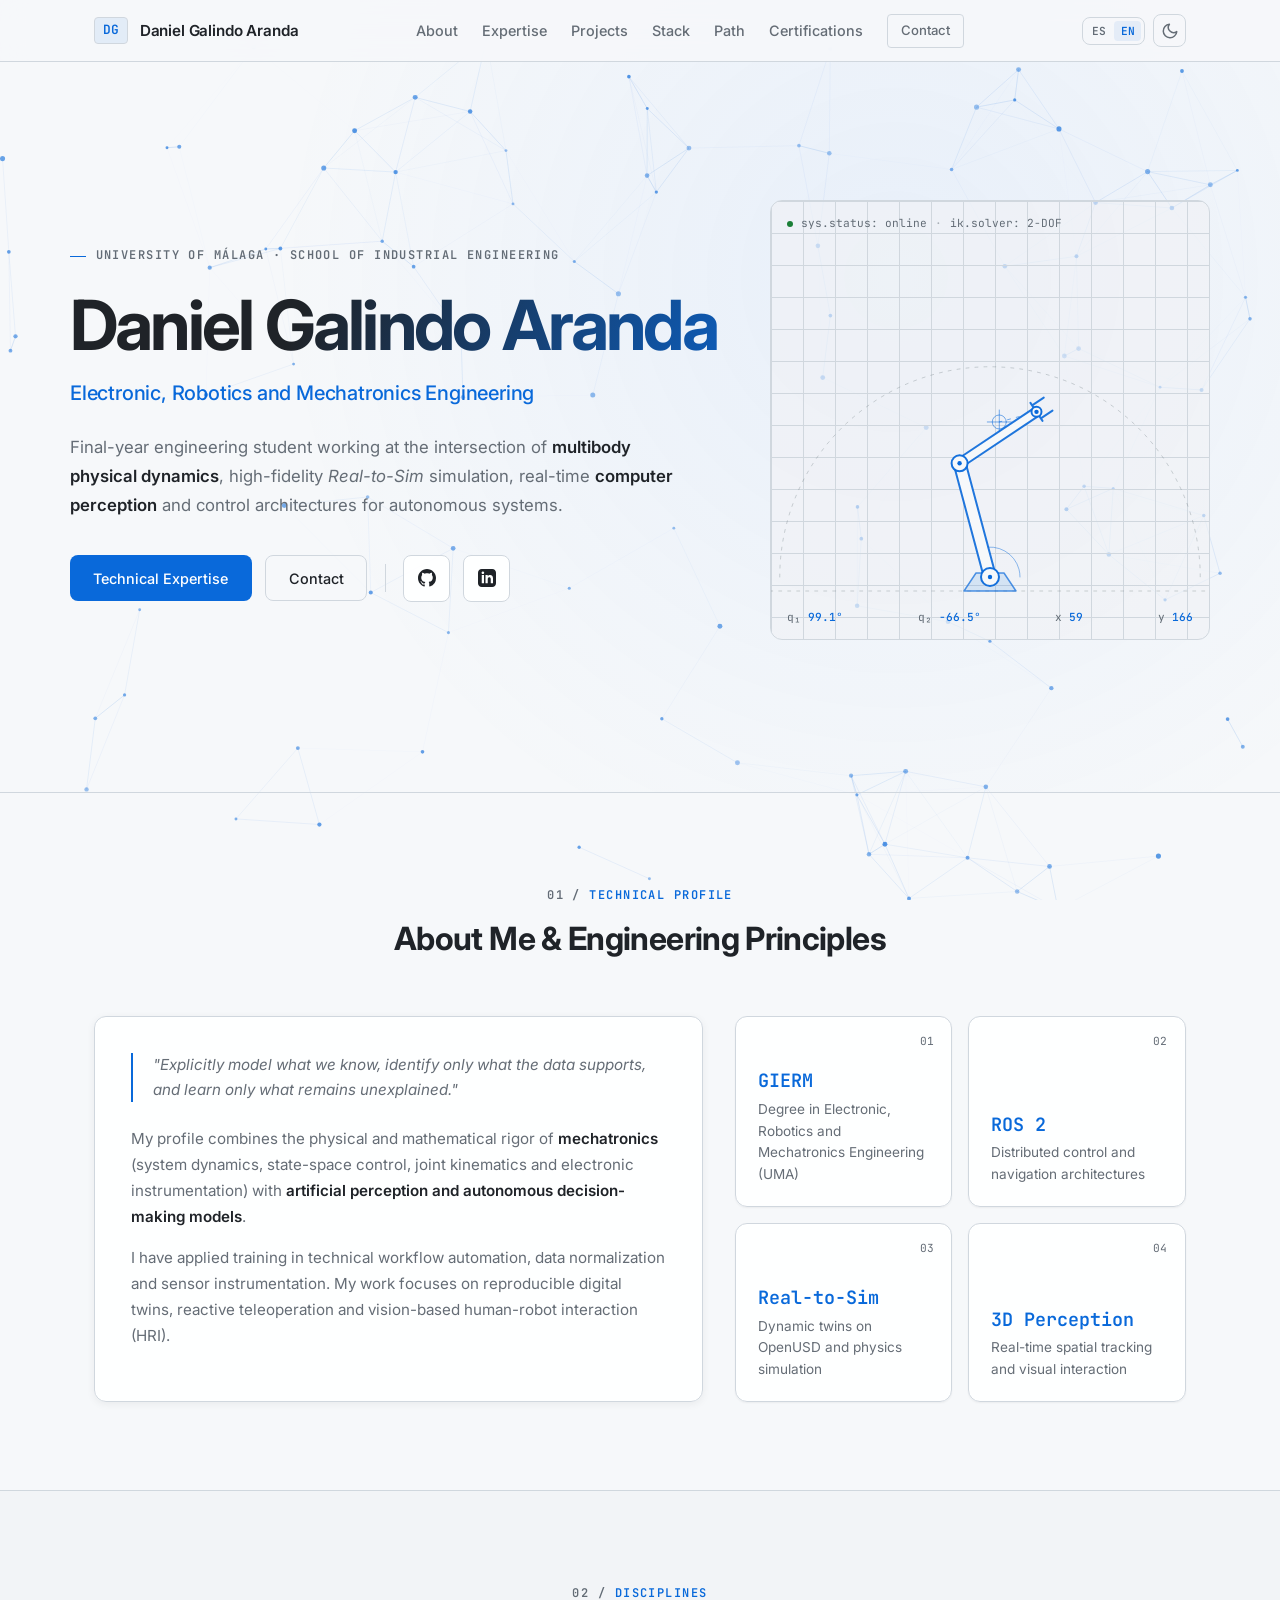
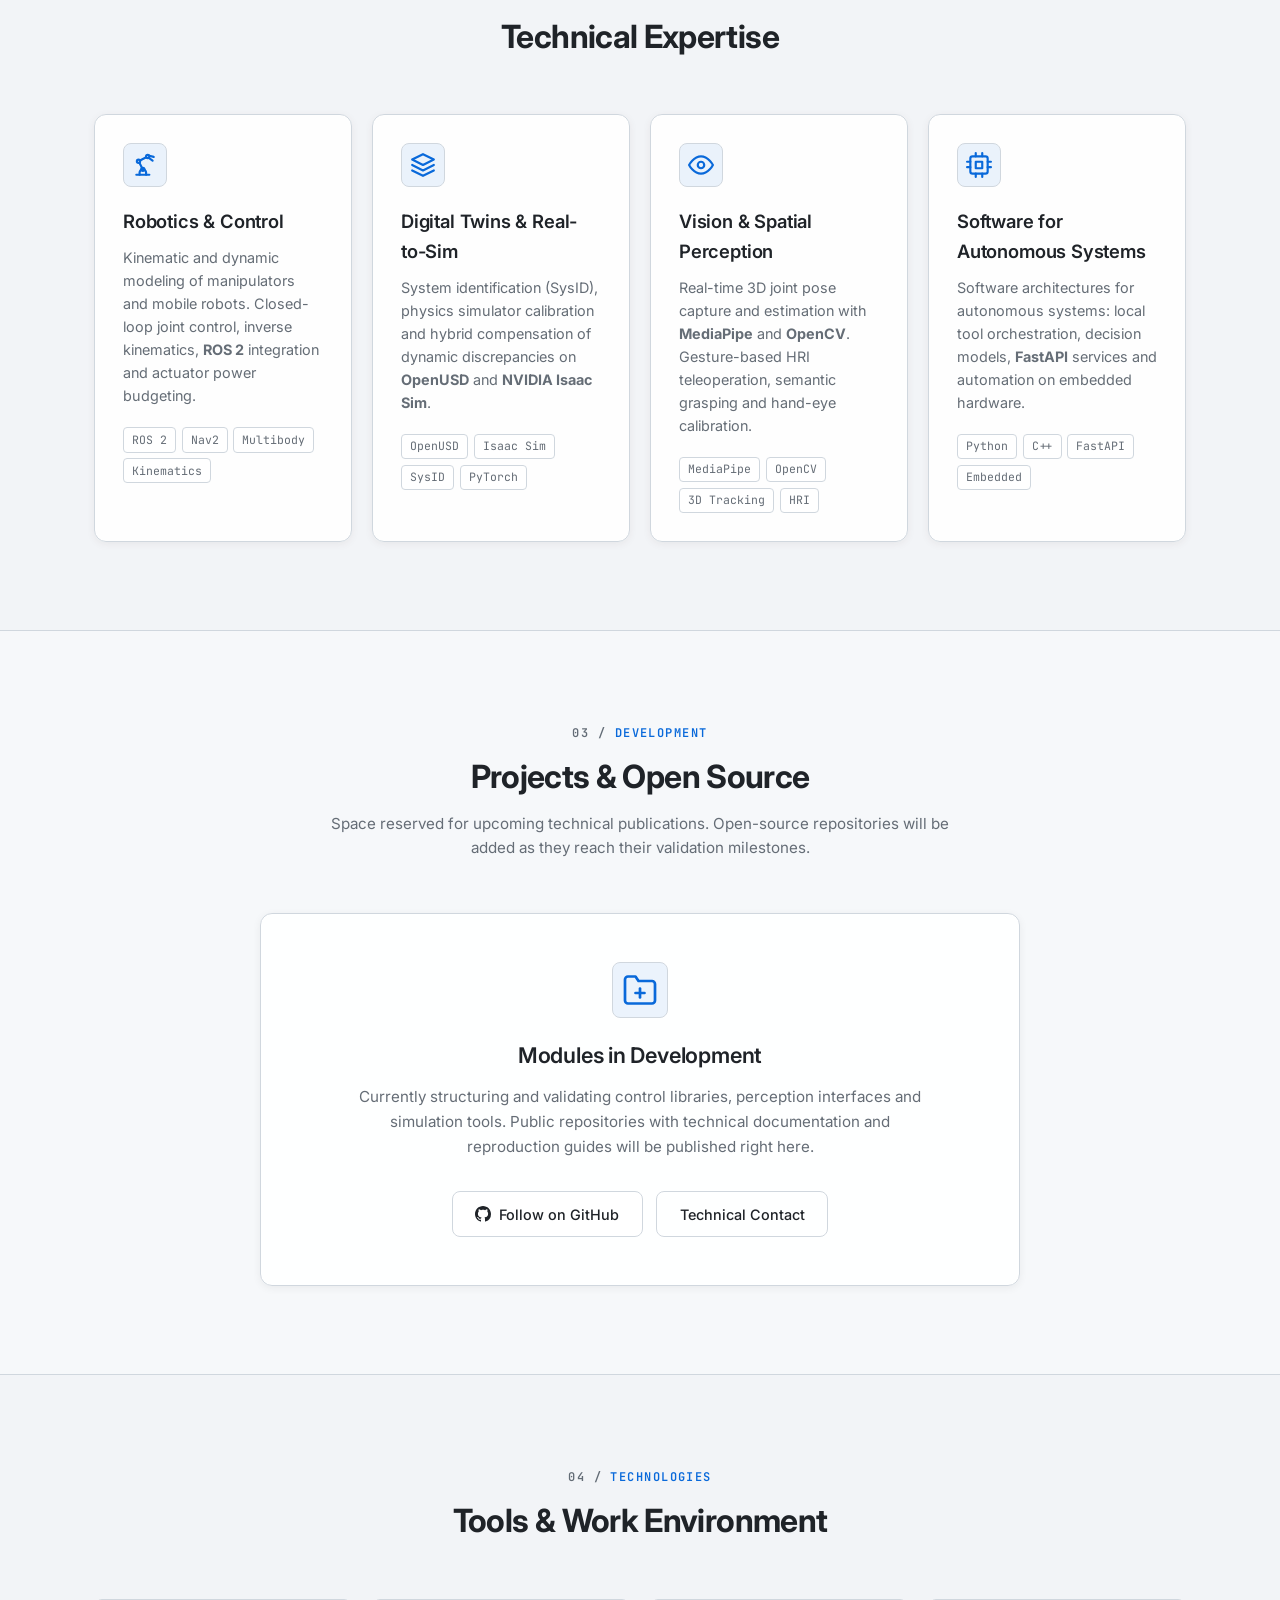
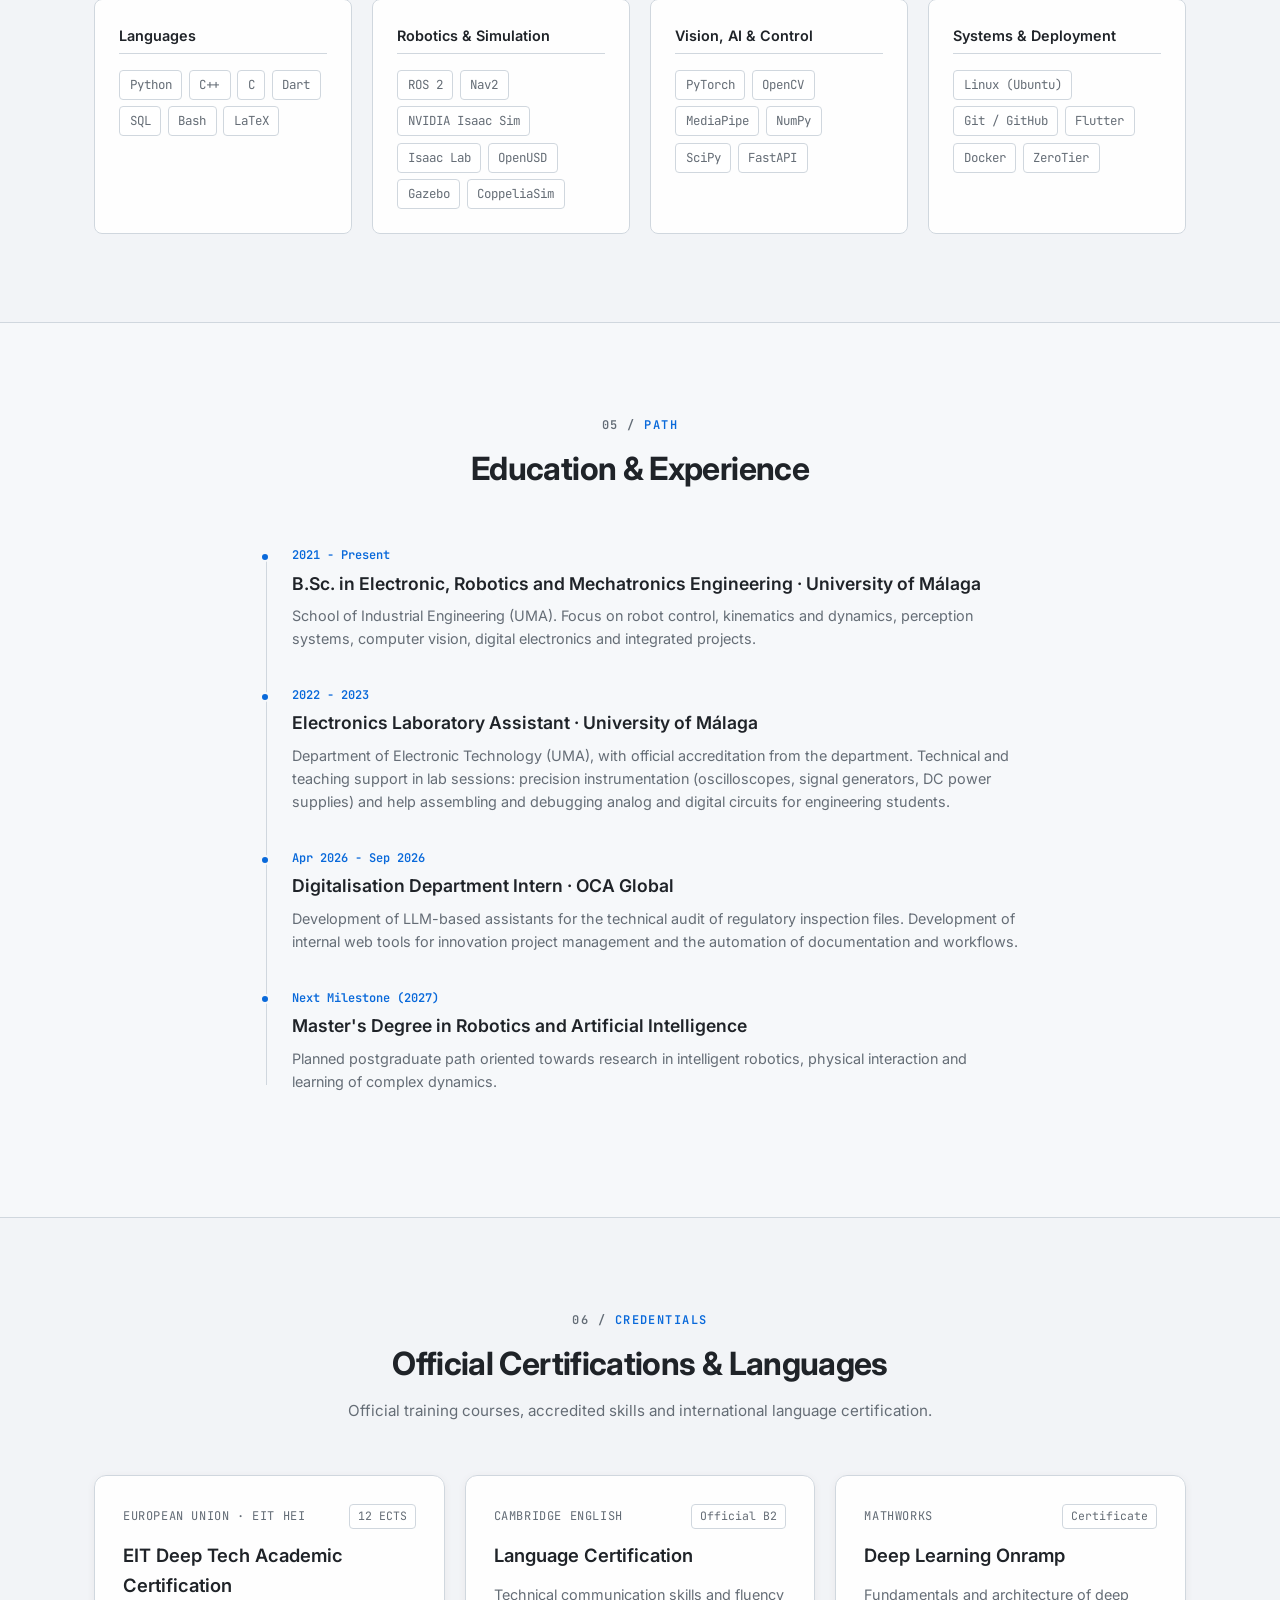
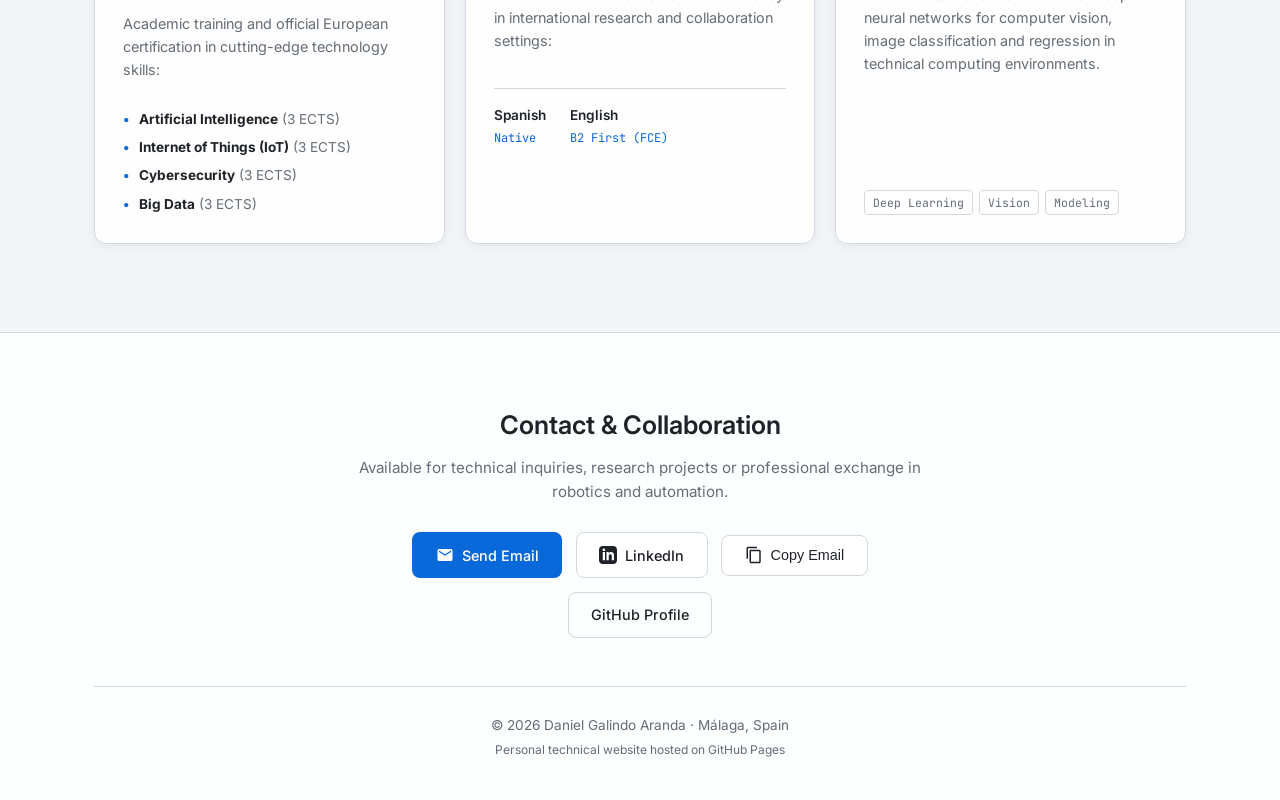
==== commit cc51357f: "feat: anadir experiencia como becario en el Departamento de Digitalizacion de OCA Global Co-Authored" ====
--- a/index.html
+++ b/index.html
@@ -480,6 +480,19 @@
         <div class="timeline-item">
           <div class="timeline-dot"></div>
           <div class="timeline-content">
+            <span class="timeline-date" data-i18n="t4.date">Abr 2026 - Sep 2026</span>
+            <h3 class="timeline-title" data-i18n="t4.title">Becario en el Departamento de Digitalización · OCA Global</h3>
+            <p class="timeline-desc" data-i18n="t4.desc">
+              Desarrollo de asistentes basados en modelos de lenguaje (LLM) para la auditoría técnica de expedientes de
+              inspección reglamentaria. Desarrollo de herramientas web internas para la gestión de proyectos de innovación
+              y la automatización de documentación y flujos de trabajo.
+            </p>
+          </div>
+        </div>
+
+        <div class="timeline-item">
+          <div class="timeline-dot"></div>
+          <div class="timeline-content">
             <span class="timeline-date" data-i18n="t3.date">Próximo Hito (2027)</span>
             <h3 class="timeline-title" data-i18n="t3.title">Máster Universitario en Robótica e Inteligencia Artificial</h3>
             <p class="timeline-desc" data-i18n="t3.desc">
--- a/style.css
+++ b/style.css
@@ -1127,16 +1127,6 @@
   transform: translateY(0);
 }
 
-@media (prefers-reduced-motion: reduce) {
-  html {
-    scroll-behavior: auto;
-  }
-
-  .status-dot {
-    animation: none;
-  }
-}
-
 /* ==========================================================================
    Responsive Breakpoints
    ========================================================================== */
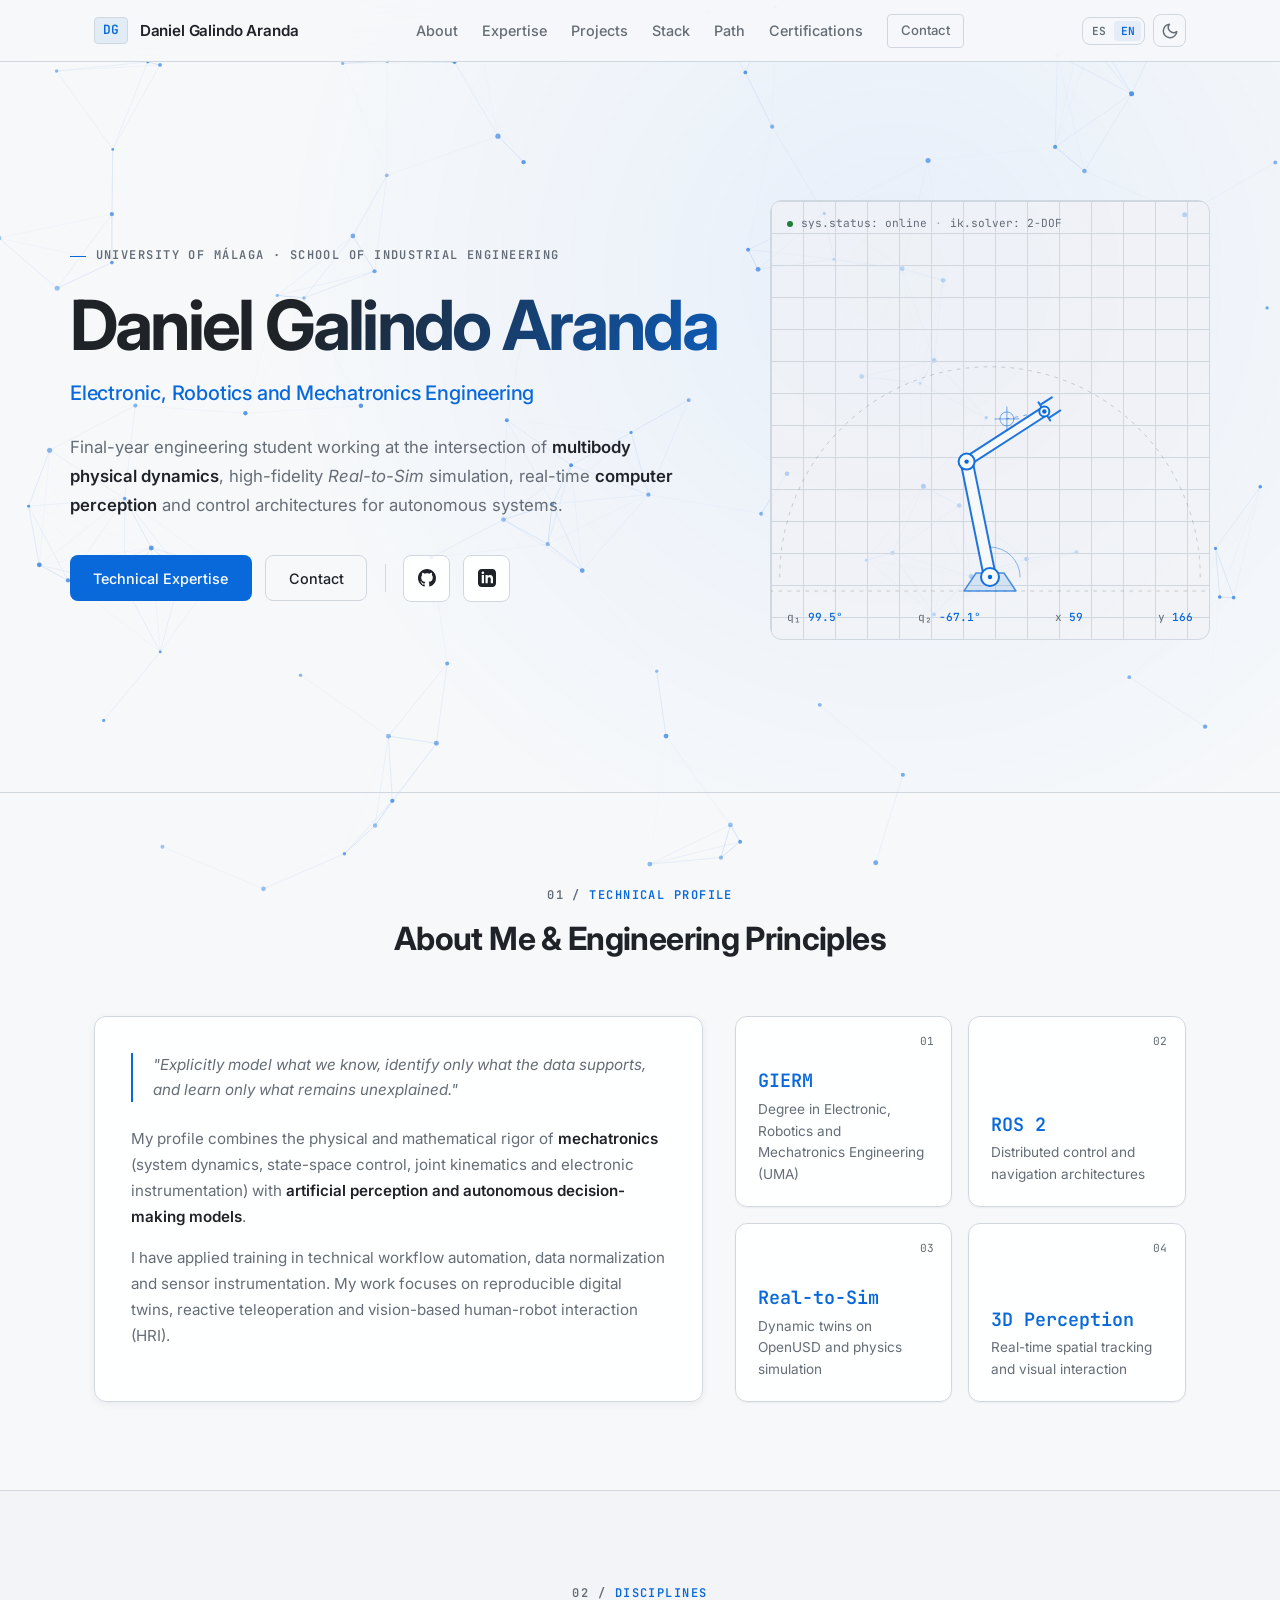
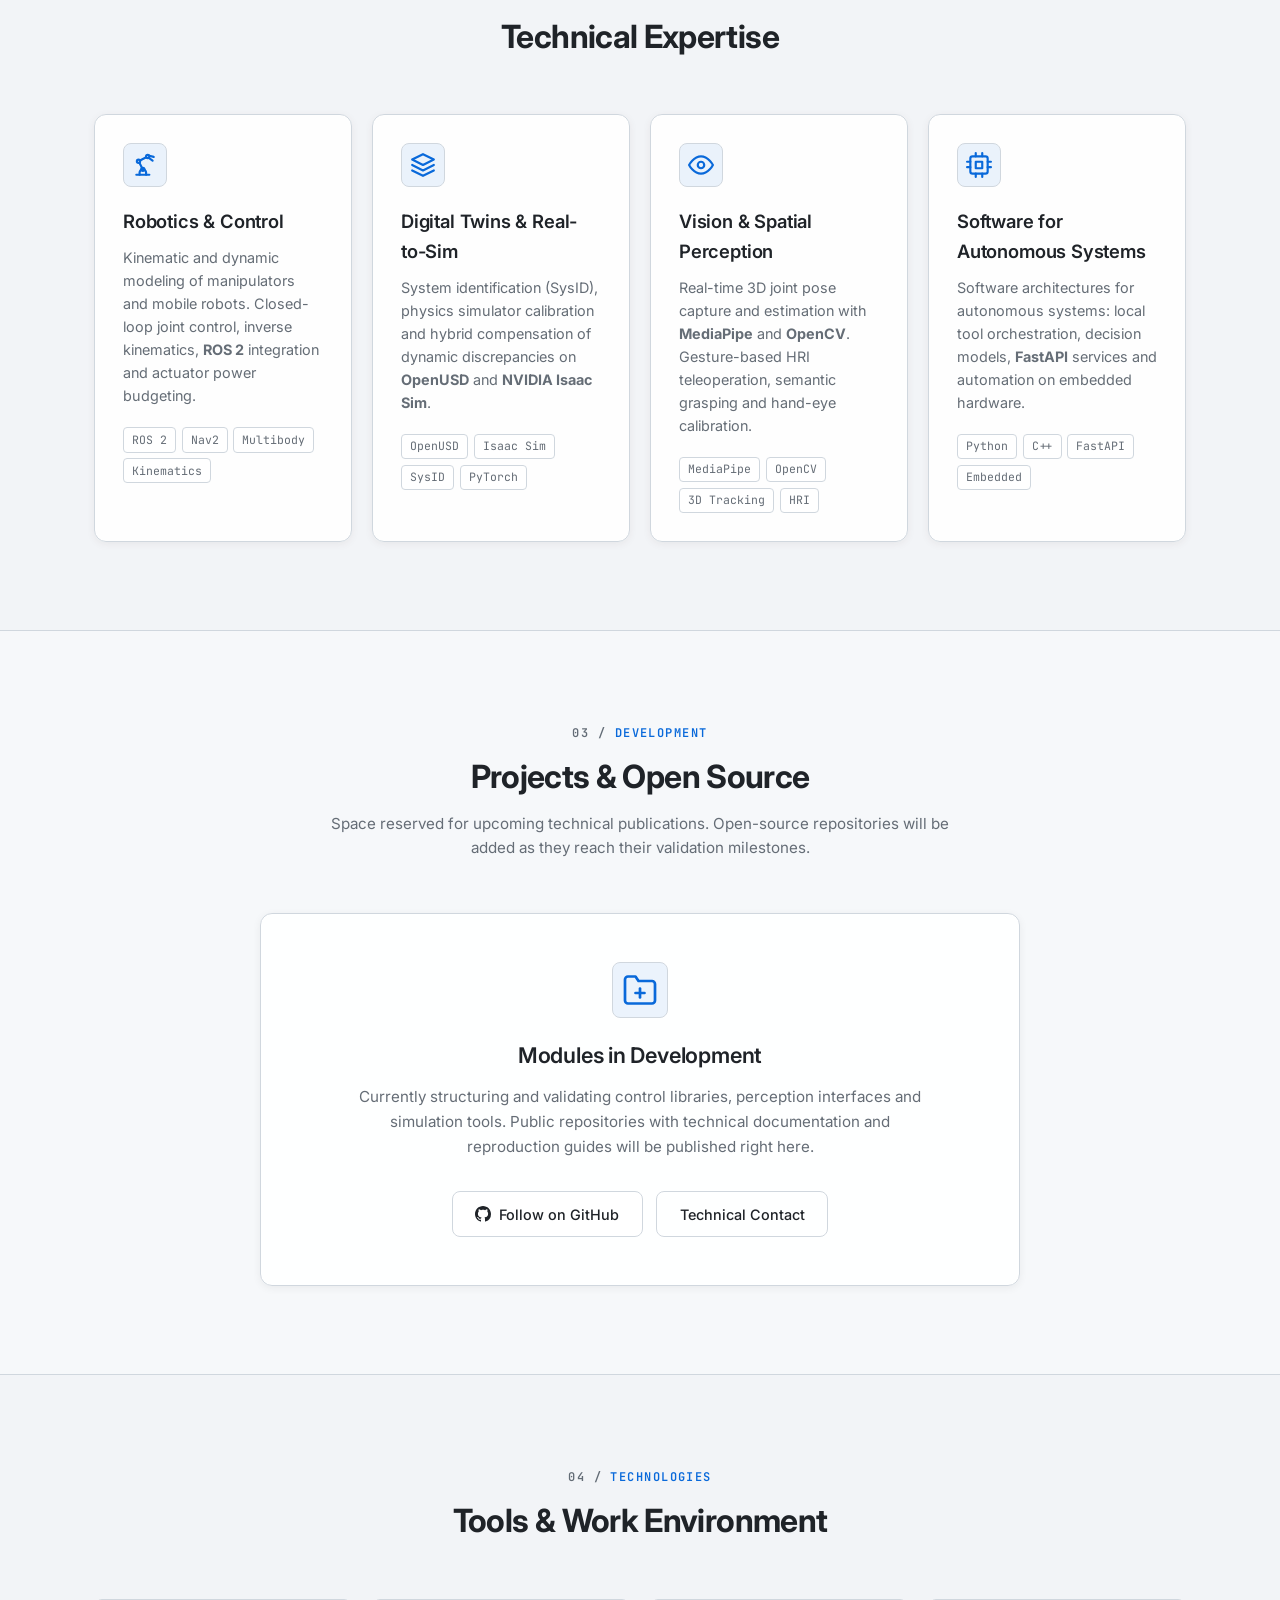
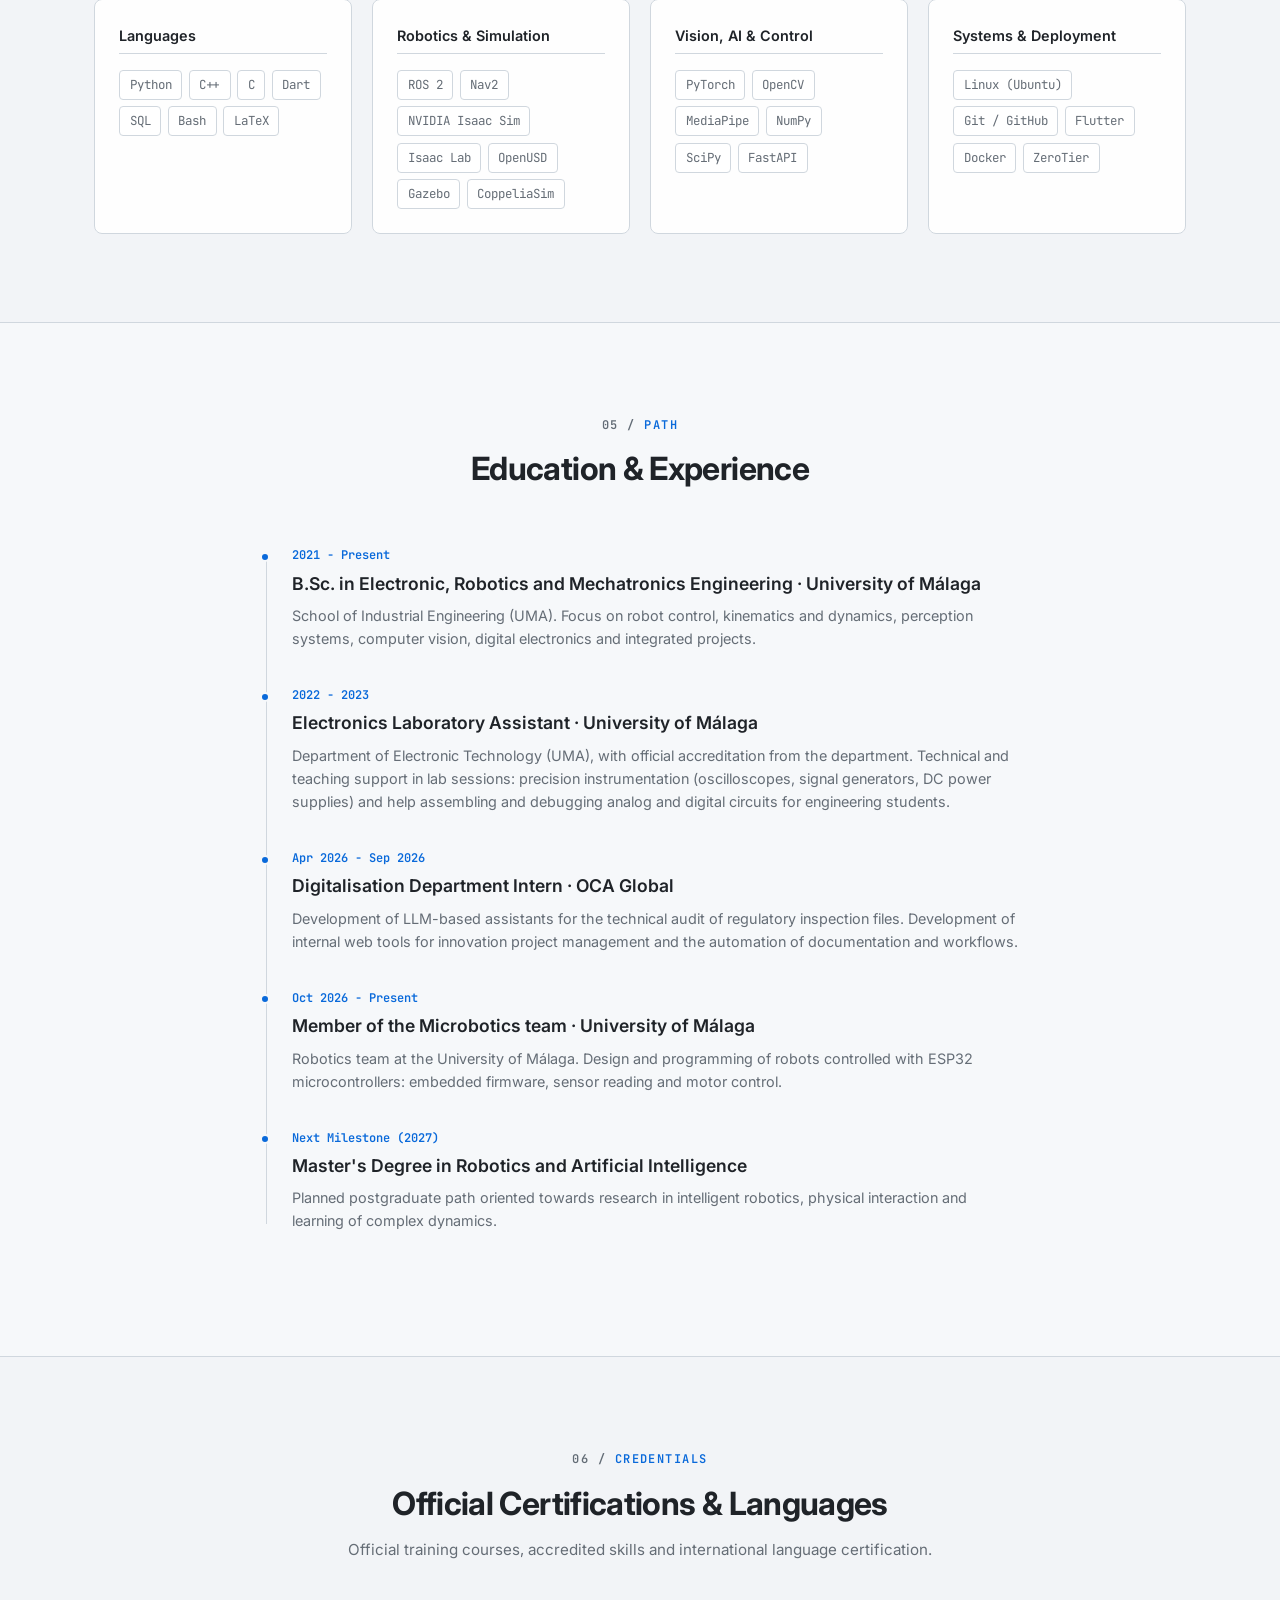
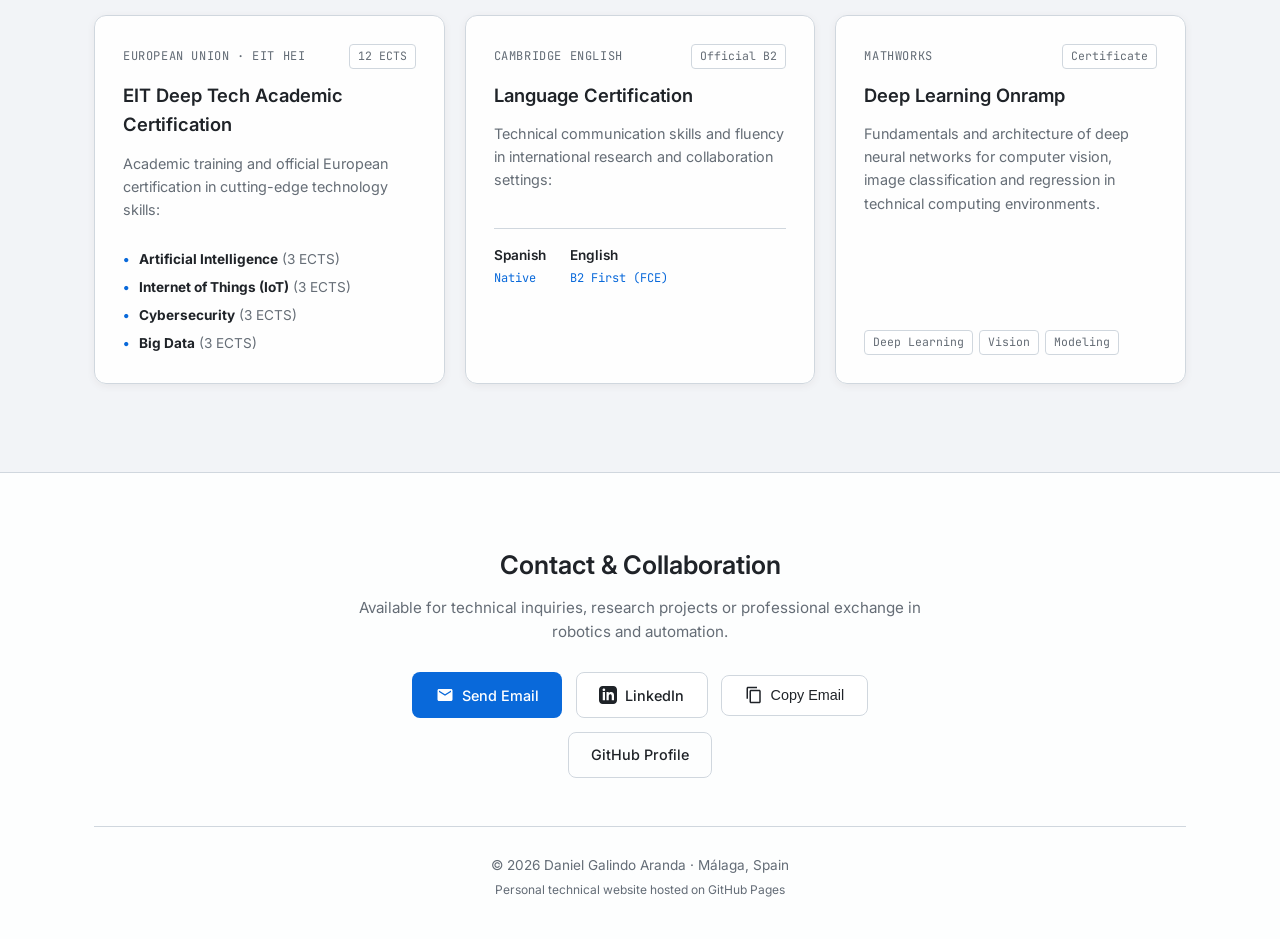
==== commit 299fd6ab: "feat: anadir pertenencia al equipo Microbotics de la UMA Co-Authored-By: Claude Opus 5.5 <noreply@an" ====
--- a/index.html
+++ b/index.html
@@ -493,6 +493,18 @@
         <div class="timeline-item">
           <div class="timeline-dot"></div>
           <div class="timeline-content">
+            <span class="timeline-date" data-i18n="t5.date">Oct 2026 - Presente</span>
+            <h3 class="timeline-title" data-i18n="t5.title">Miembro del equipo Microbotics · Universidad de Málaga</h3>
+            <p class="timeline-desc" data-i18n="t5.desc">
+              Equipo de robótica de la Universidad de Málaga. Diseño y programación de robots controlados con
+              microcontroladores ESP32: firmware embebido, lectura de sensores y control de motores.
+            </p>
+          </div>
+        </div>
+
+        <div class="timeline-item">
+          <div class="timeline-dot"></div>
+          <div class="timeline-content">
             <span class="timeline-date" data-i18n="t3.date">Próximo Hito (2027)</span>
             <h3 class="timeline-title" data-i18n="t3.title">Máster Universitario en Robótica e Inteligencia Artificial</h3>
             <p class="timeline-desc" data-i18n="t3.desc">
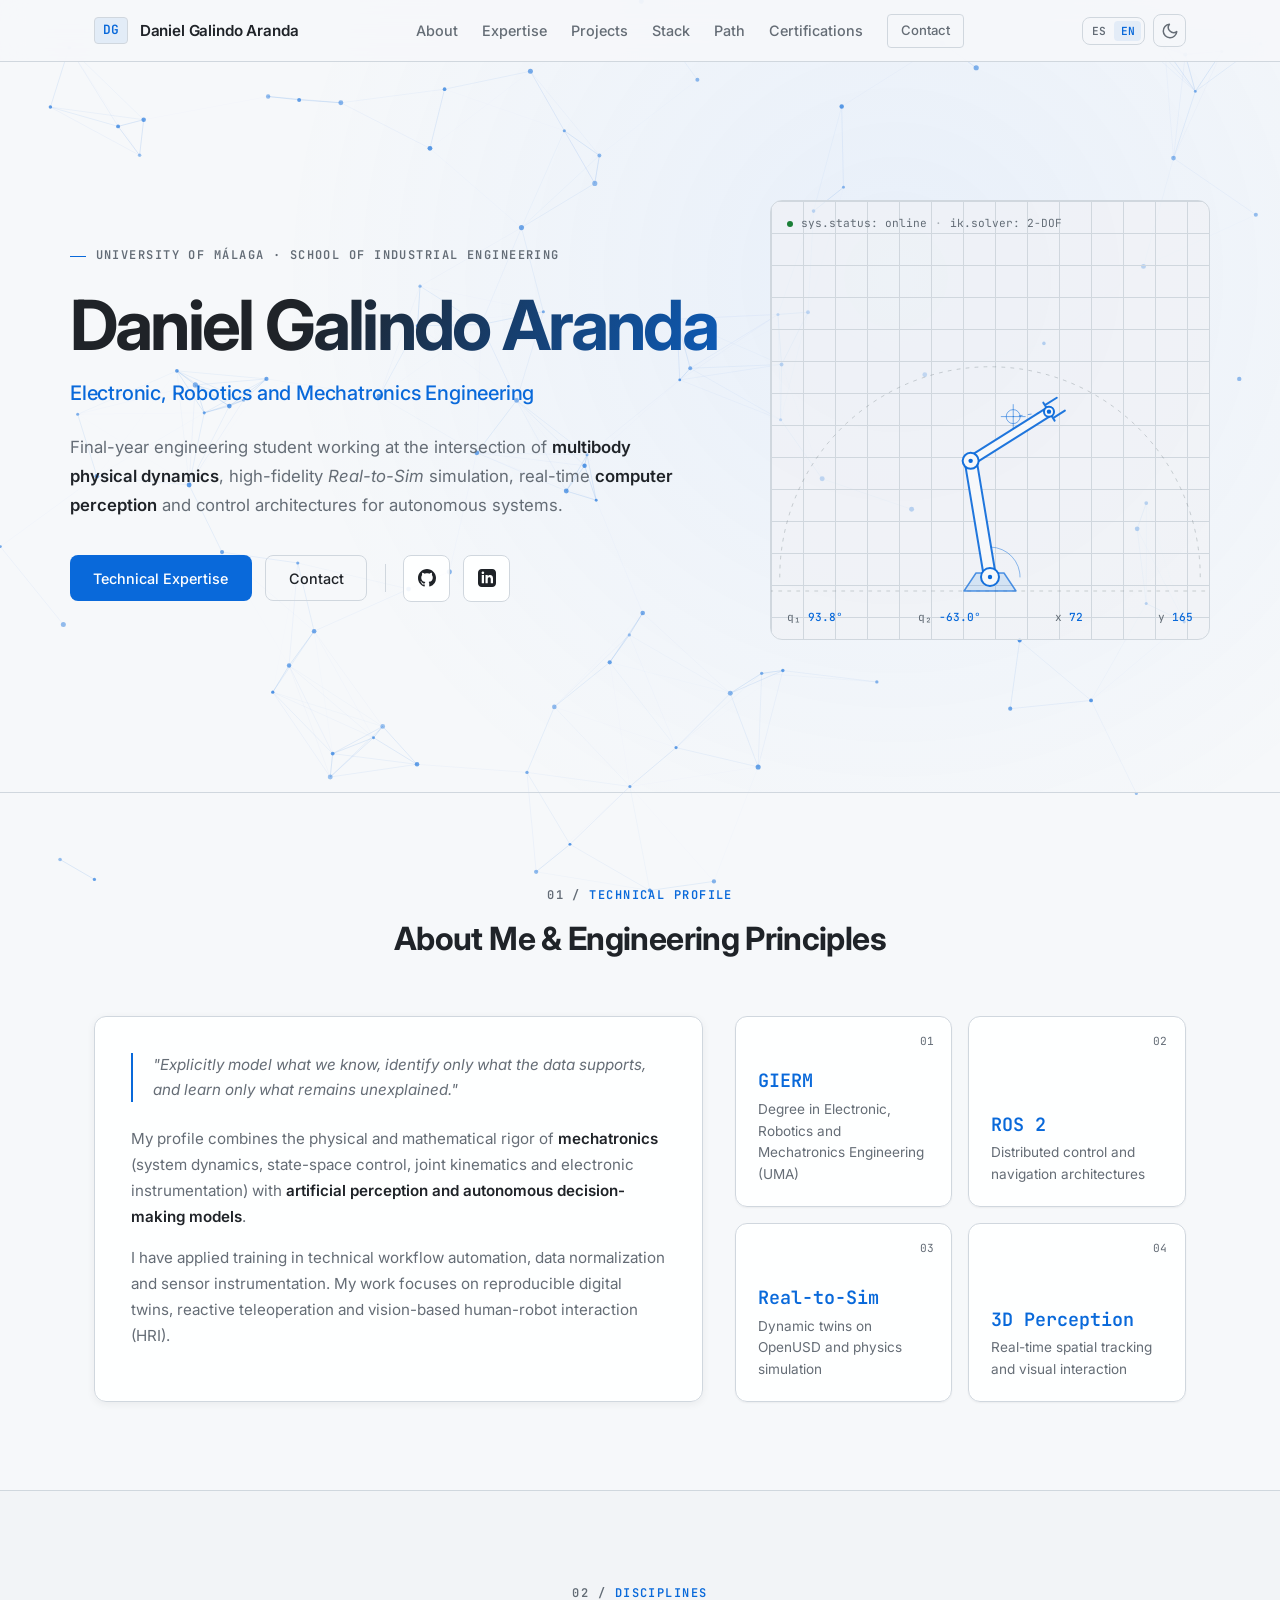
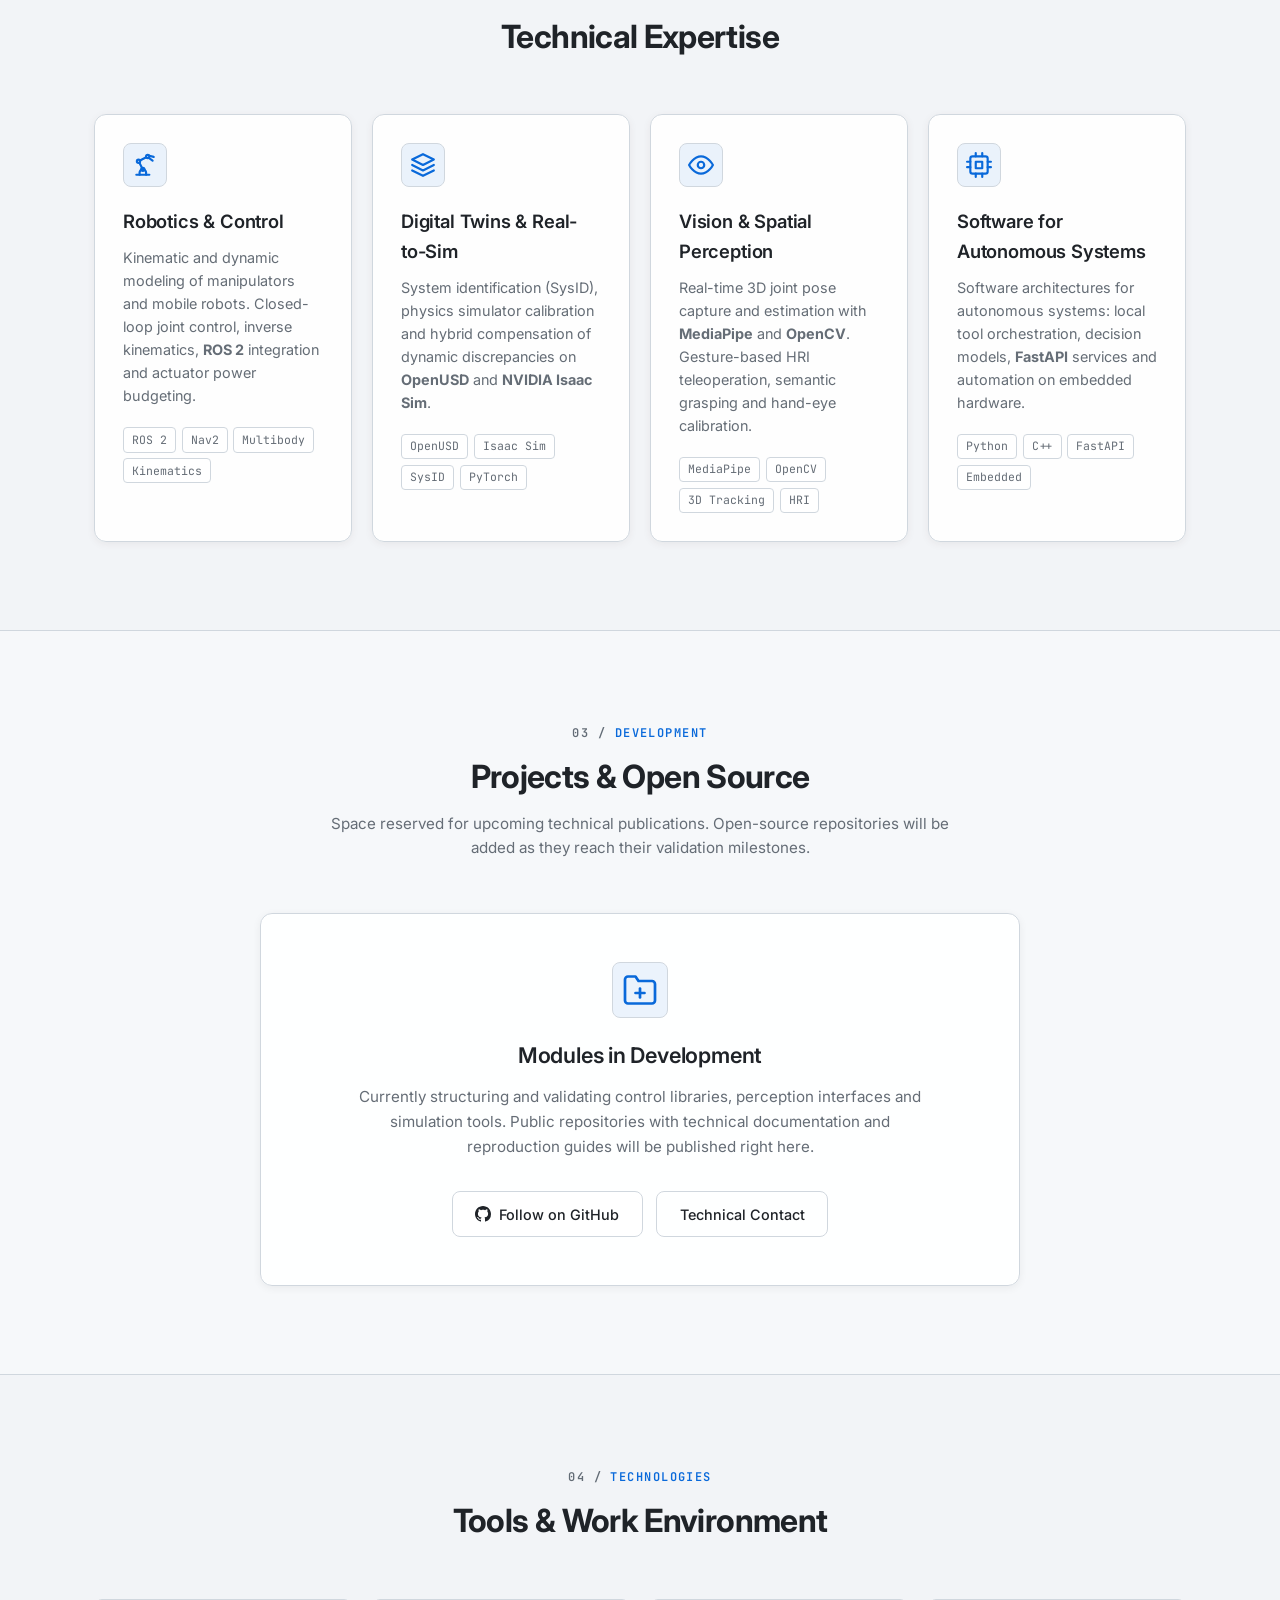
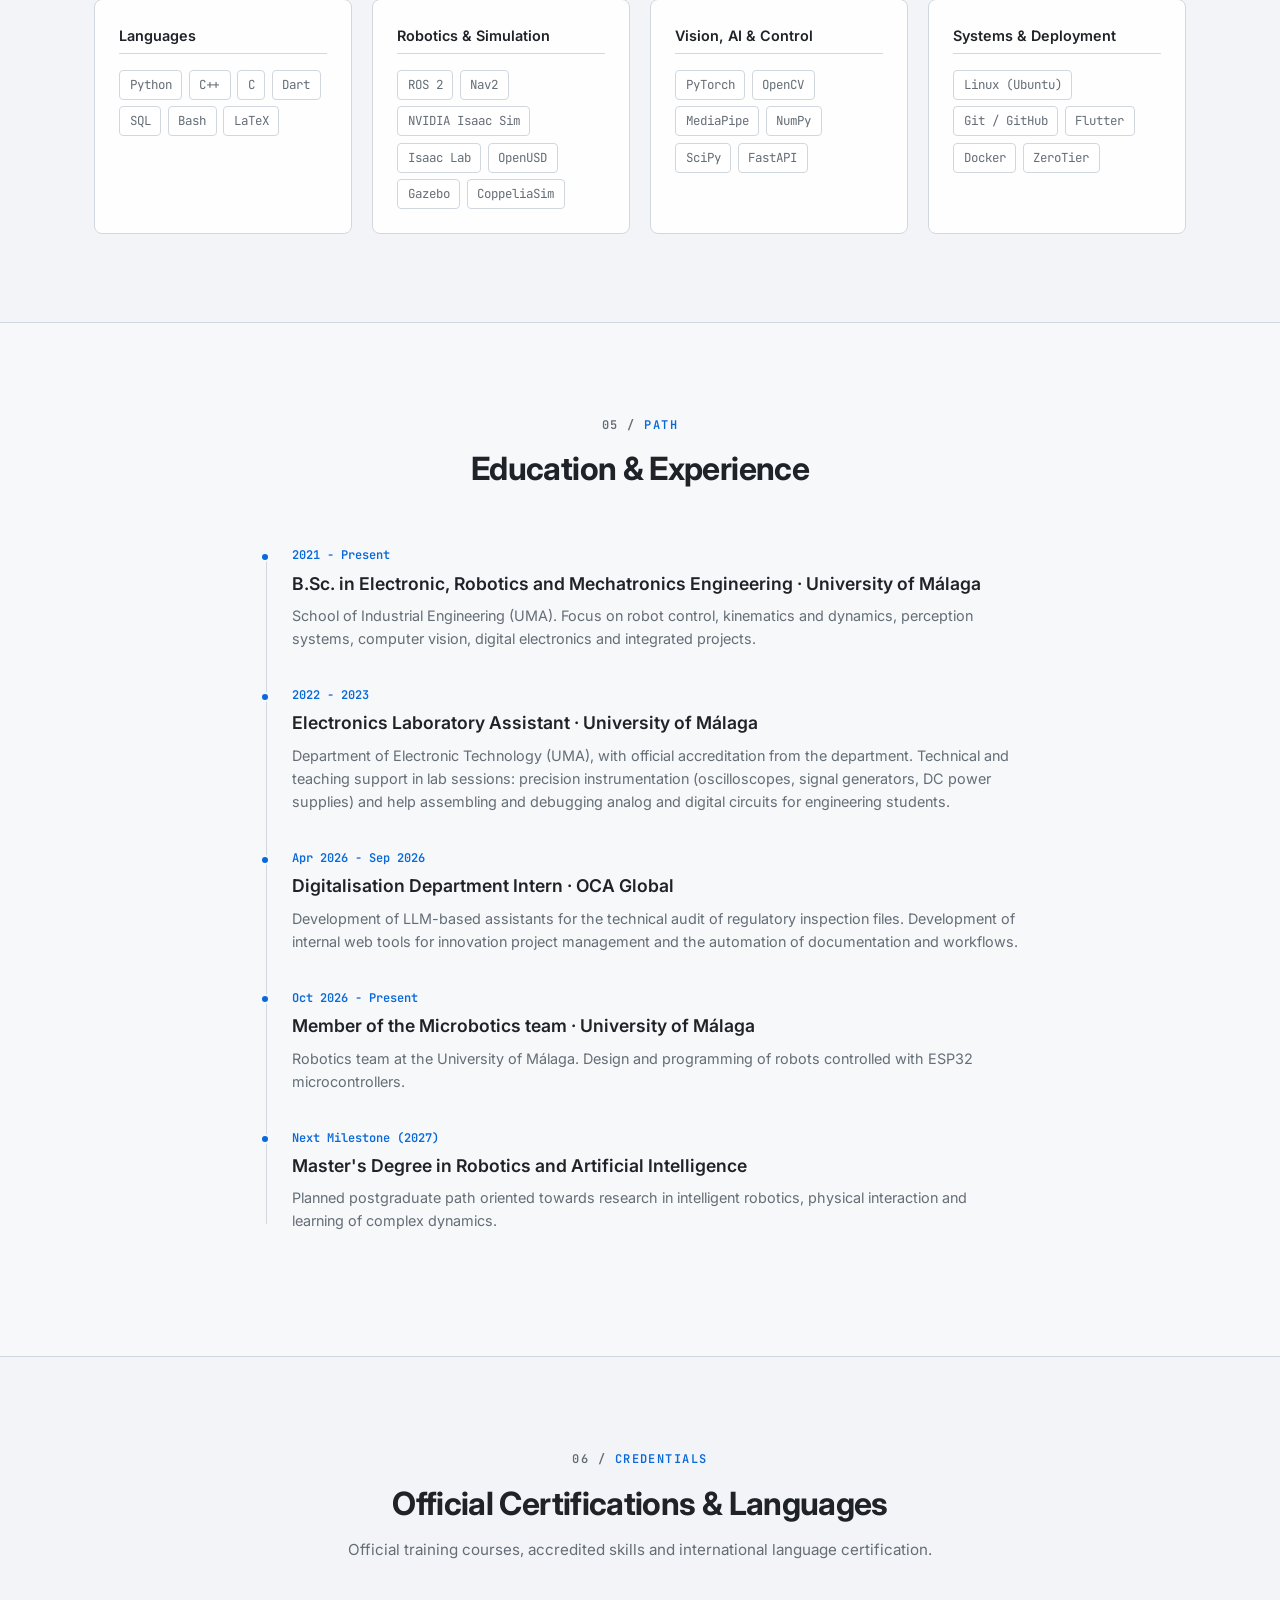
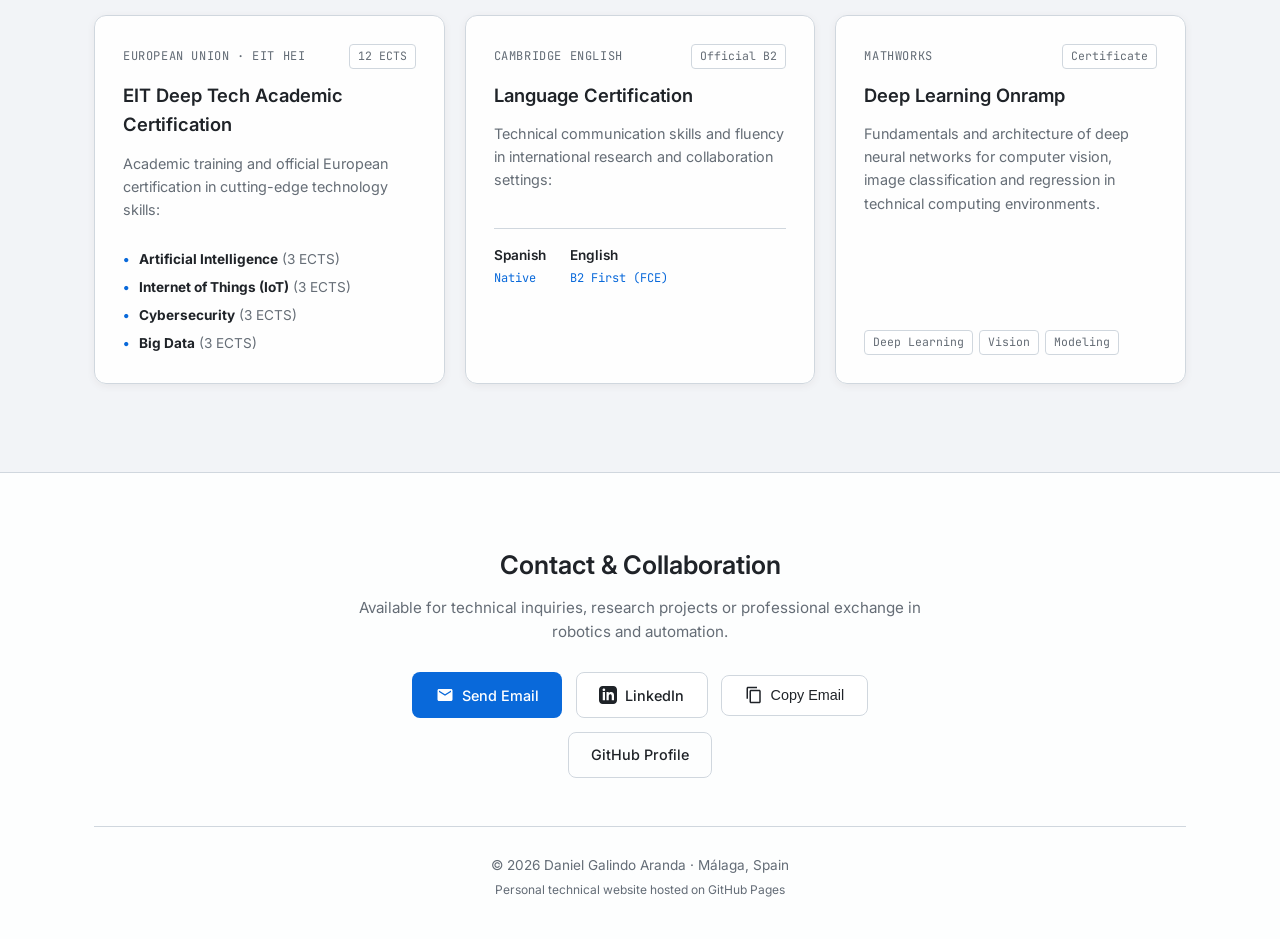
==== commit 7de099b5: "fix: simplificar la descripcion del equipo Microbotics Co-Authored-By: Claude Opus 5.5 <noreply@anth" ====
--- a/index.html
+++ b/index.html
@@ -497,7 +497,7 @@
             <h3 class="timeline-title" data-i18n="t5.title">Miembro del equipo Microbotics · Universidad de Málaga</h3>
             <p class="timeline-desc" data-i18n="t5.desc">
               Equipo de robótica de la Universidad de Málaga. Diseño y programación de robots controlados con
-              microcontroladores ESP32: firmware embebido, lectura de sensores y control de motores.
+              microcontroladores ESP32.
             </p>
           </div>
         </div>
